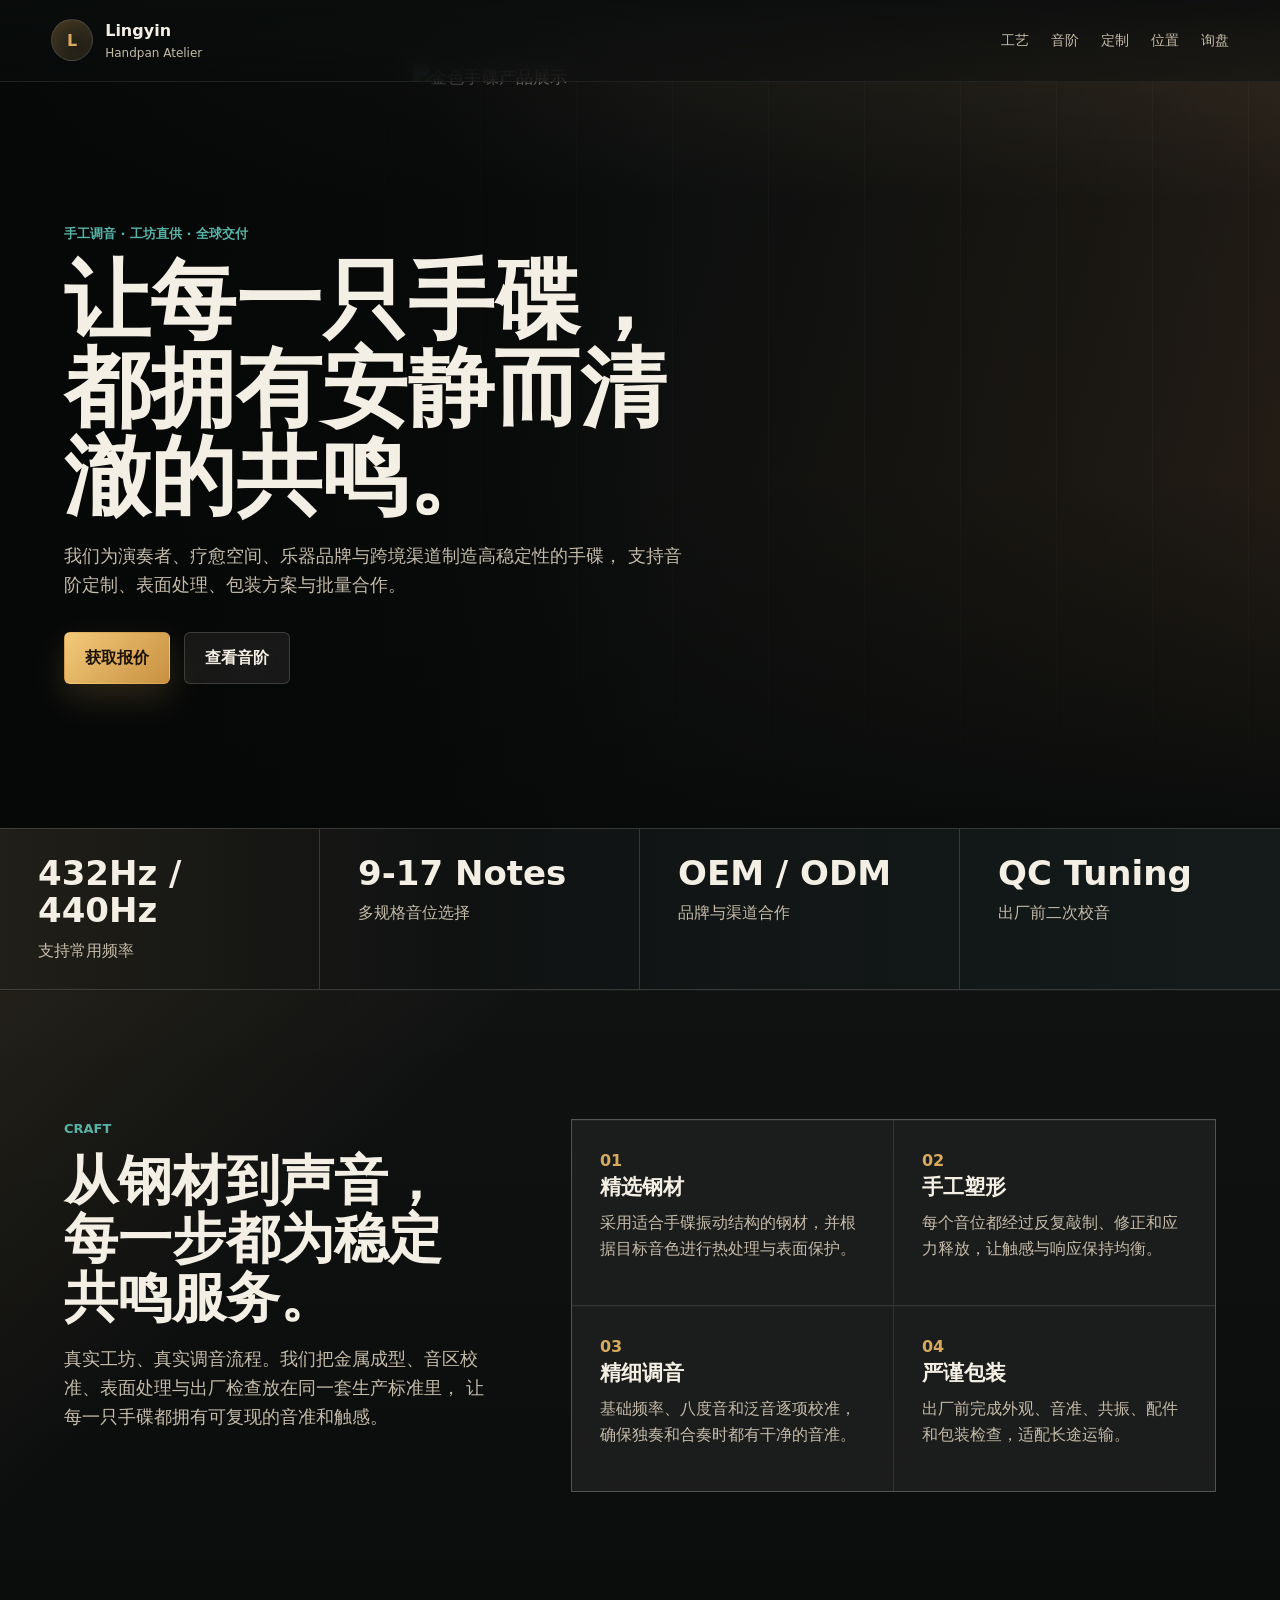
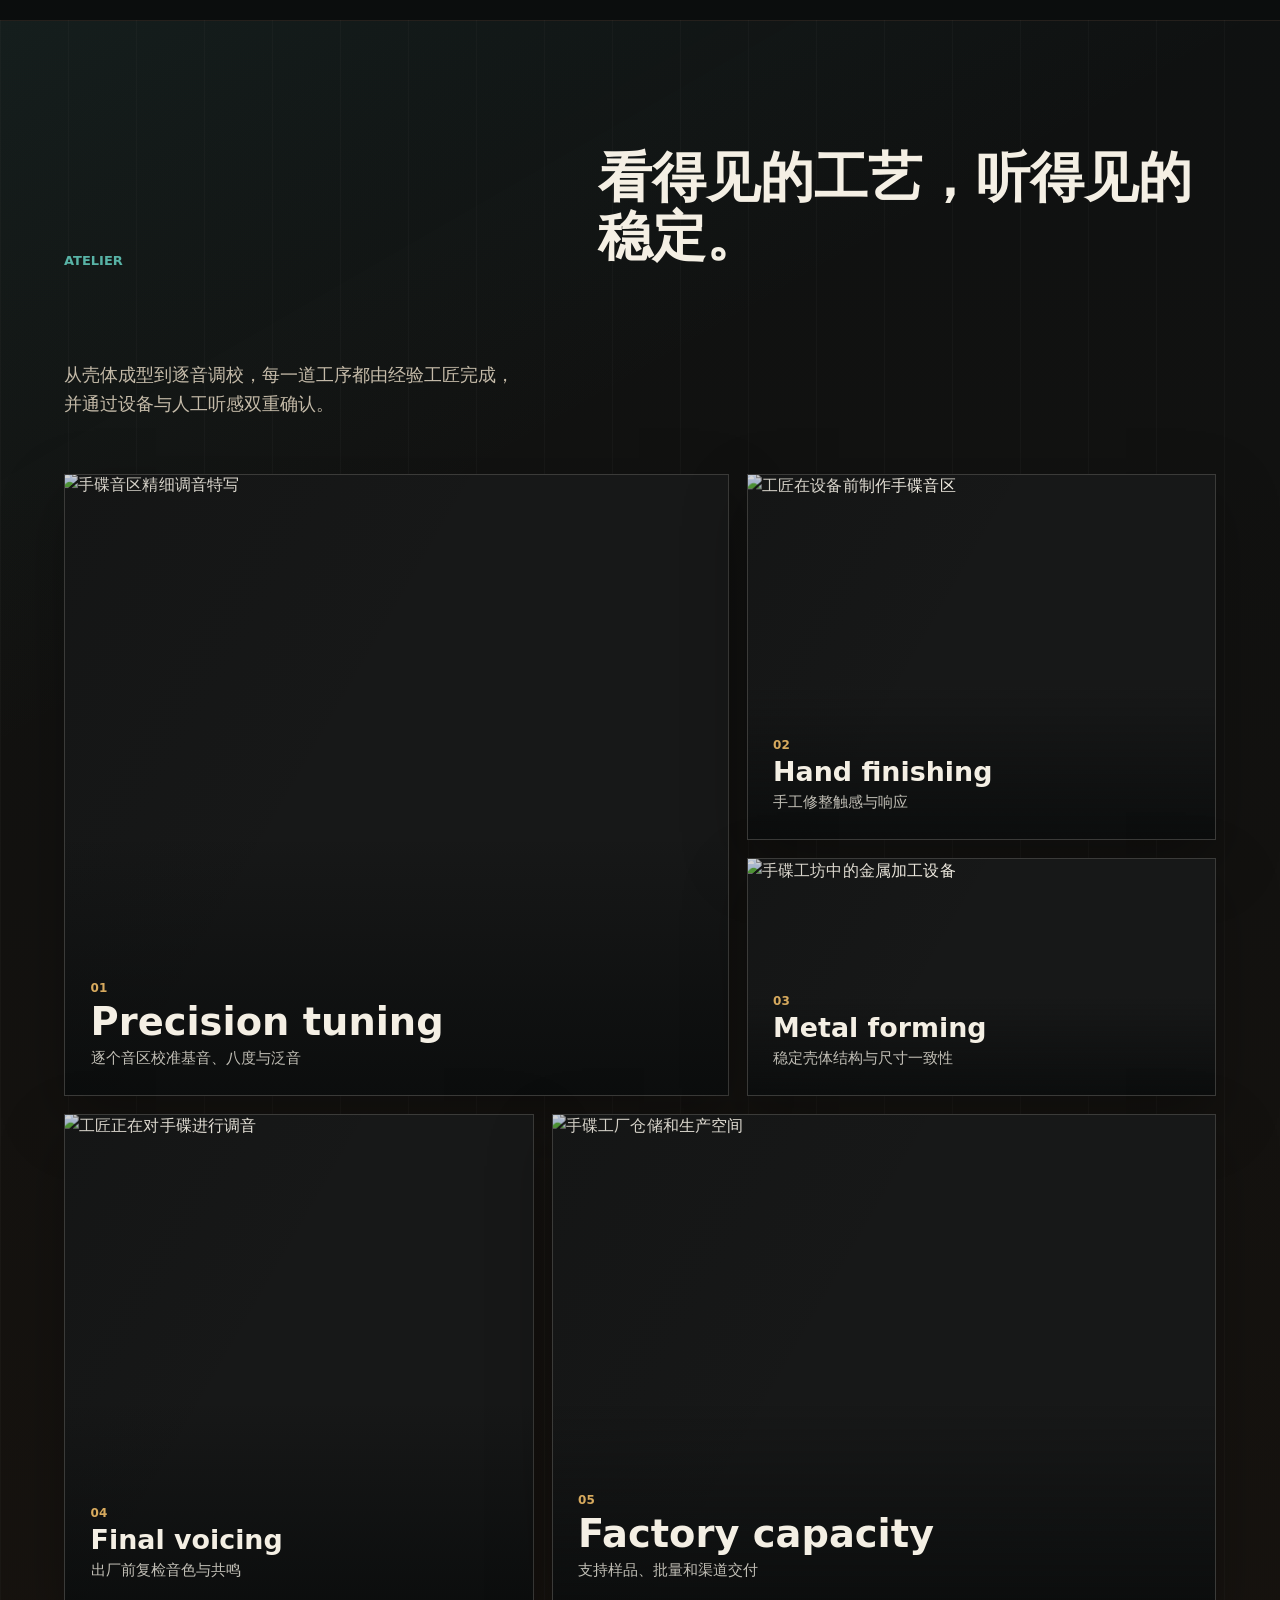
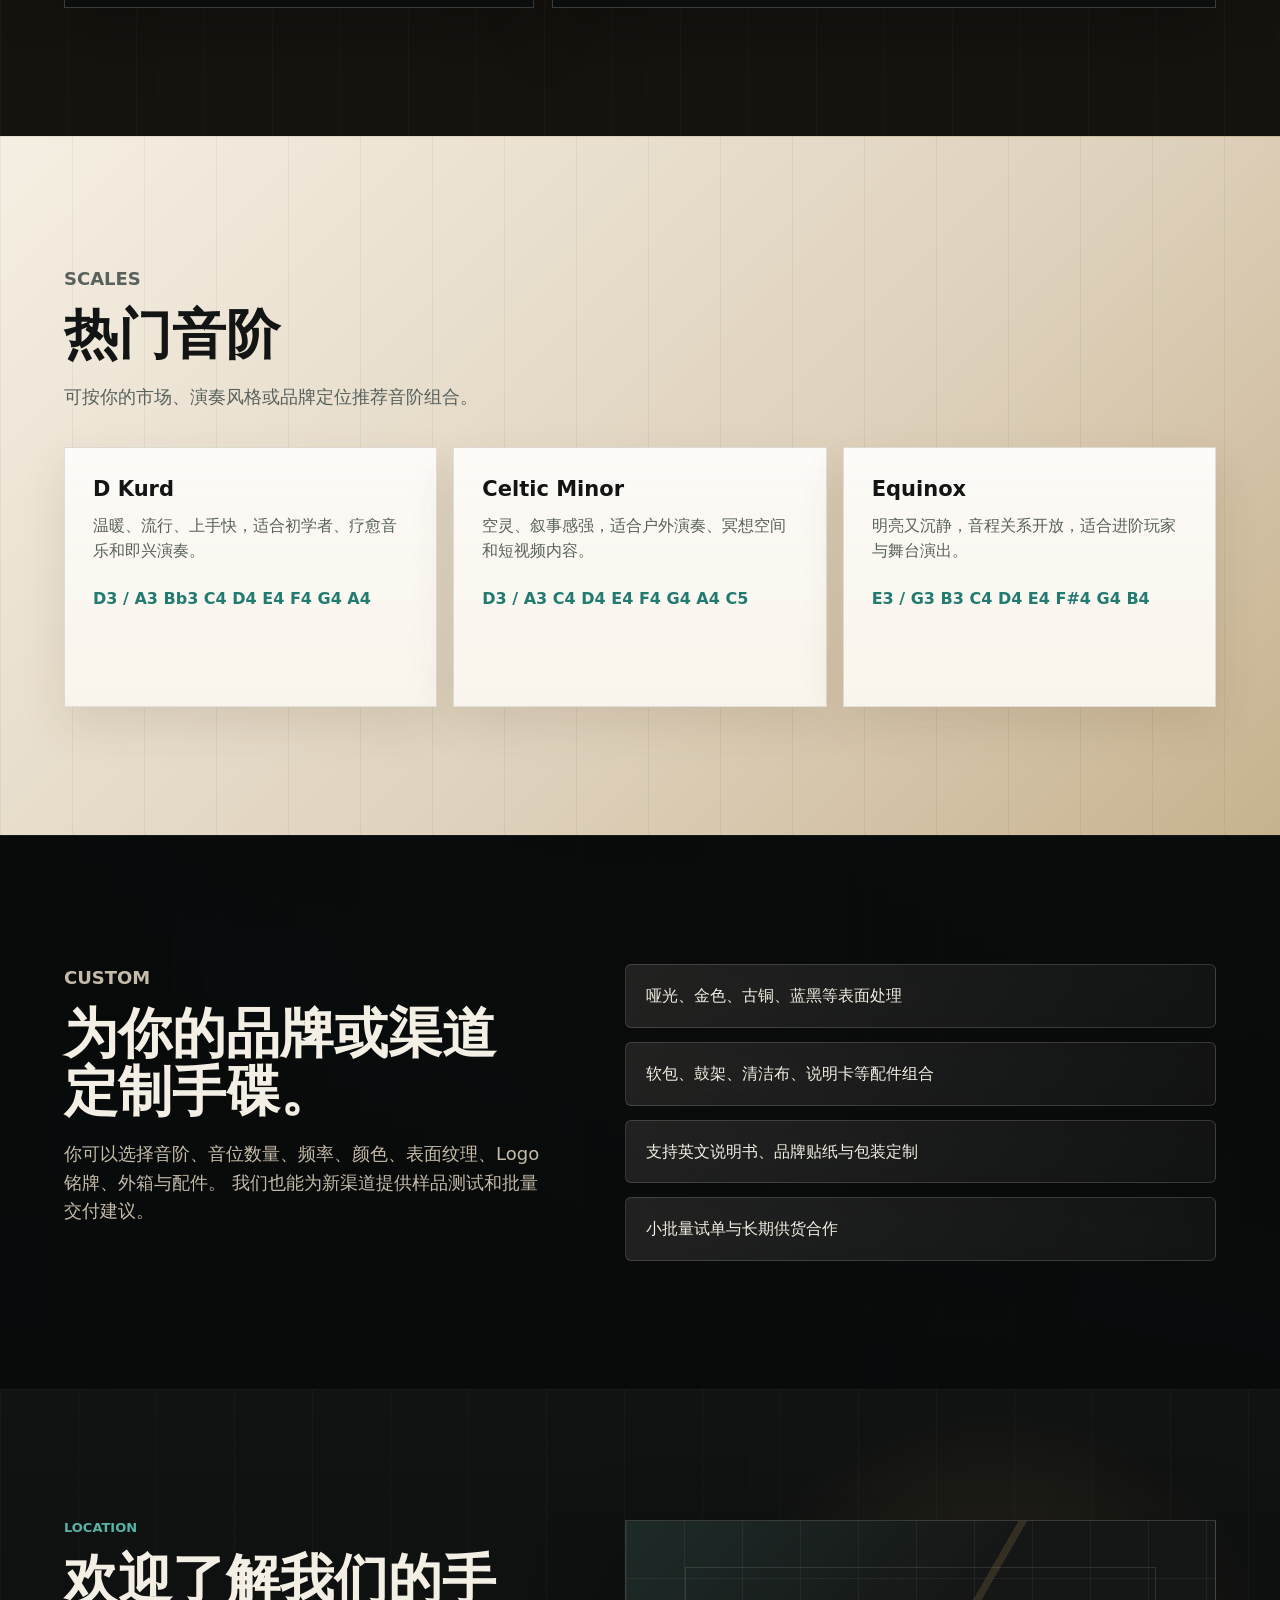
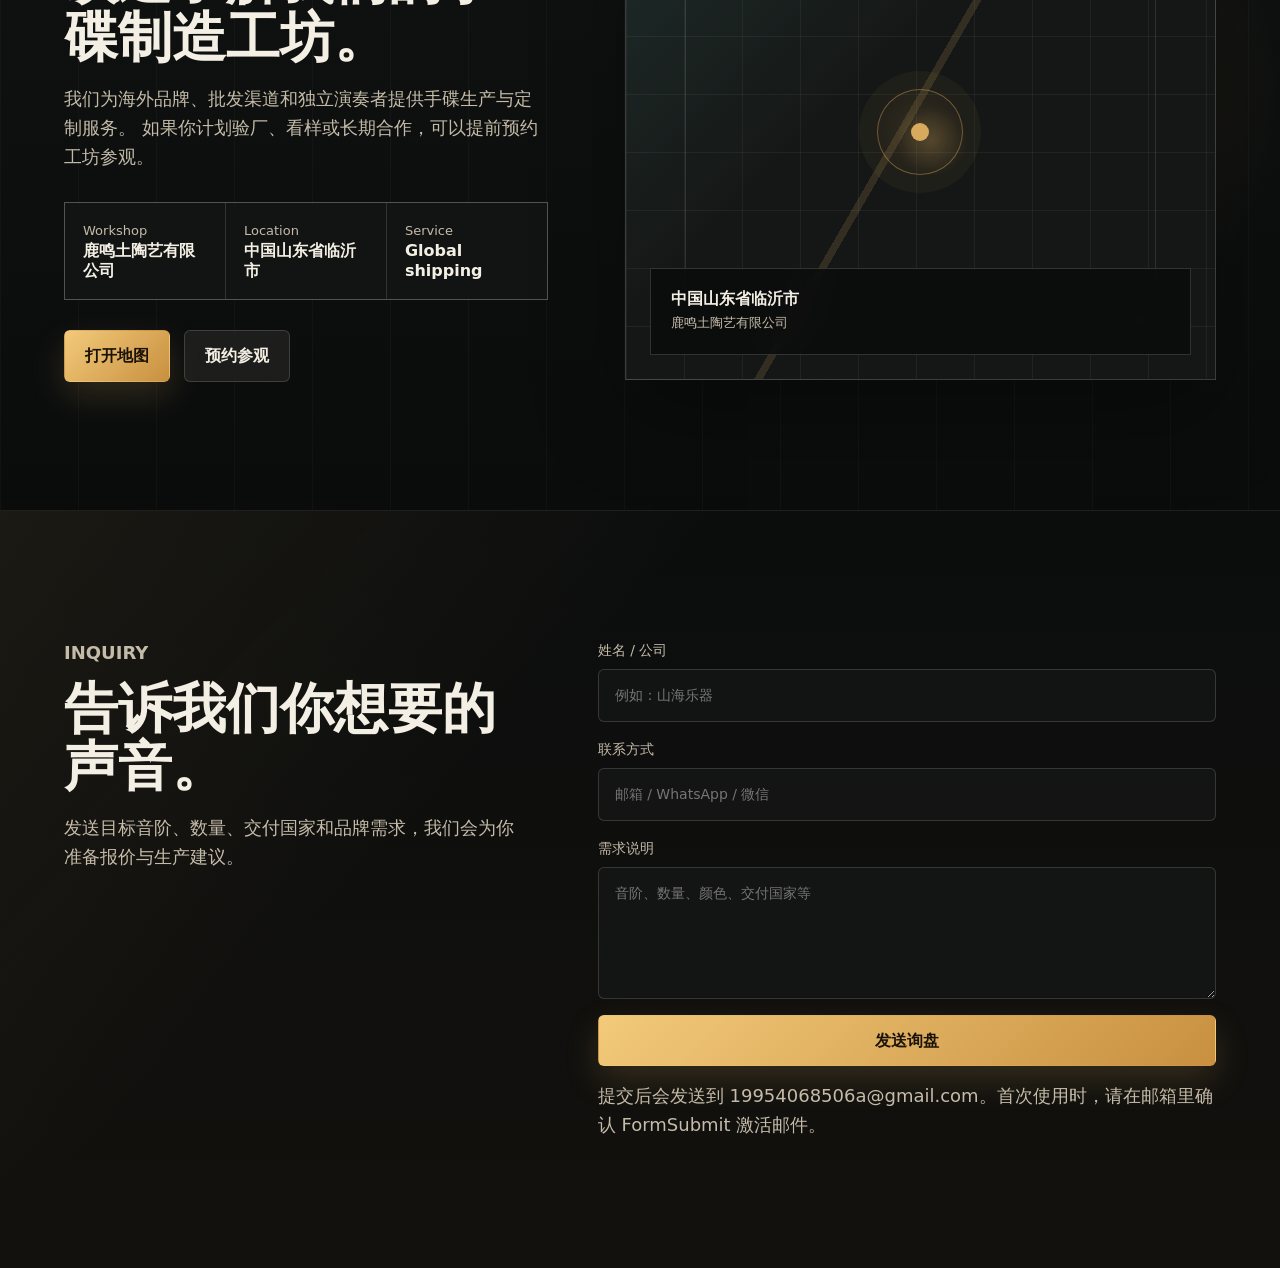
==== index.html @ 6cb2b8e4 "Deploy handpan website to GitHub Pages" ====
﻿<!doctype html>
<html lang="zh-CN">
  <head>
    <meta charset="utf-8" />
    <meta name="viewport" content="width=device-width, initial-scale=1" />
    <title>Lingyin Handpan | 手碟制造工坊</title>
    <meta
      name="description"
      content="Lingyin Handpan 是一家专注手工调音、定制音阶与出口交付的手碟制造工坊。"
    />
    <link rel="stylesheet" href="./styles.css" />
  </head>
  <body>
    <header class="site-header">
      <a class="brand" href="#top" aria-label="Lingyin Handpan 首页">
        <span class="brand-mark">L</span>
        <span>
          <strong>Lingyin</strong>
          <small>Handpan Atelier</small>
        </span>
      </a>
      <nav class="nav" aria-label="主导航">
        <a href="#craft">工艺</a>
        <a href="#scales">音阶</a>
        <a href="#custom">定制</a>
        <a href="#location">位置</a>
        <a href="#contact">询盘</a>
      </nav>
    </header>

    <main id="top">
      <section class="hero" aria-label="手碟品牌首页">
        <img class="hero-product" src="./assets/hero-gold-handpan-cutout-clean.png" alt="金色手碟产品展示" />
        <div class="hero-shade"></div>
        <div class="hero-copy">
          <p class="eyebrow">手工调音 · 工坊直供 · 全球交付</p>
          <h1>让每一只手碟，都拥有安静而清澈的共鸣。</h1>
          <p>
            我们为演奏者、疗愈空间、乐器品牌与跨境渠道制造高稳定性的手碟，
            支持音阶定制、表面处理、包装方案与批量合作。
          </p>
          <div class="hero-actions">
            <a class="button primary" href="#contact">获取报价</a>
            <a class="button secondary" href="#scales">查看音阶</a>
          </div>
        </div>
      </section>

      <section class="stats" aria-label="生产能力">
        <div>
          <strong>432Hz / 440Hz</strong>
          <span>支持常用频率</span>
        </div>
        <div>
          <strong>9-17 Notes</strong>
          <span>多规格音位选择</span>
        </div>
        <div>
          <strong>OEM / ODM</strong>
          <span>品牌与渠道合作</span>
        </div>
        <div>
          <strong>QC Tuning</strong>
          <span>出厂前二次校音</span>
        </div>
      </section>

      <section class="section split" id="craft">
        <div>
          <p class="eyebrow">Craft</p>
          <h2>从钢材到声音，每一步都为稳定共鸣服务。</h2>
          <p class="section-note">
            真实工坊、真实调音流程。我们把金属成型、音区校准、表面处理与出厂检查放在同一套生产标准里，
            让每一只手碟都拥有可复现的音准和触感。
          </p>
        </div>
        <div class="feature-grid">
          <article>
            <span>01</span>
            <h3>精选钢材</h3>
            <p>采用适合手碟振动结构的钢材，并根据目标音色进行热处理与表面保护。</p>
          </article>
          <article>
            <span>02</span>
            <h3>手工塑形</h3>
            <p>每个音位都经过反复敲制、修正和应力释放，让触感与响应保持均衡。</p>
          </article>
          <article>
            <span>03</span>
            <h3>精细调音</h3>
            <p>基础频率、八度音和泛音逐项校准，确保独奏和合奏时都有干净的音准。</p>
          </article>
          <article>
            <span>04</span>
            <h3>严谨包装</h3>
            <p>出厂前完成外观、音准、共振、配件和包装检查，适配长途运输。</p>
          </article>
        </div>
      </section>

      <section class="atelier-gallery" aria-label="手碟工坊实拍">
        <div class="gallery-intro">
          <p class="eyebrow">Atelier</p>
          <h2>看得见的工艺，听得见的稳定。</h2>
          <p>
            从壳体成型到逐音调校，每一道工序都由经验工匠完成，并通过设备与人工听感双重确认。
          </p>
        </div>
        <div class="gallery-grid refined">
          <figure class="gallery-card hero-shot">
            <img src="./assets/craft-tuning-close.jpg" alt="手碟音区精细调音特写" />
            <figcaption>
              <span>01</span>
              <strong>Precision tuning</strong>
              <em>逐个音区校准基音、八度与泛音</em>
            </figcaption>
          </figure>
          <figure class="gallery-card detail-shot">
            <img src="./assets/craft-maker.jpg" alt="工匠在设备前制作手碟音区" />
            <figcaption>
              <span>02</span>
              <strong>Hand finishing</strong>
              <em>手工修整触感与响应</em>
            </figcaption>
          </figure>
          <figure class="gallery-card detail-shot">
            <img src="./assets/craft-machine.jpg" alt="手碟工坊中的金属加工设备" />
            <figcaption>
              <span>03</span>
              <strong>Metal forming</strong>
              <em>稳定壳体结构与尺寸一致性</em>
            </figcaption>
          </figure>
          <figure class="gallery-card process-shot">
            <img src="./assets/craft-tuning-worker.jpg" alt="工匠正在对手碟进行调音" />
            <figcaption>
              <span>04</span>
              <strong>Final voicing</strong>
              <em>出厂前复检音色与共鸣</em>
            </figcaption>
          </figure>
          <figure class="gallery-card capacity-shot">
            <img src="./assets/craft-workshop-wide.jpg" alt="手碟工厂仓储和生产空间" />
            <figcaption>
              <span>05</span>
              <strong>Factory capacity</strong>
              <em>支持样品、批量和渠道交付</em>
            </figcaption>
          </figure>
        </div>
      </section>

      <section class="section tonal" id="scales">
        <div class="section-head">
          <p class="eyebrow">Scales</p>
          <h2>热门音阶</h2>
          <p>可按你的市场、演奏风格或品牌定位推荐音阶组合。</p>
        </div>
        <div class="scale-list">
          <article>
            <h3>D Kurd</h3>
            <p>温暖、流行、上手快，适合初学者、疗愈音乐和即兴演奏。</p>
            <span>D3 / A3 Bb3 C4 D4 E4 F4 G4 A4</span>
          </article>
          <article>
            <h3>Celtic Minor</h3>
            <p>空灵、叙事感强，适合户外演奏、冥想空间和短视频内容。</p>
            <span>D3 / A3 C4 D4 E4 F4 G4 A4 C5</span>
          </article>
          <article>
            <h3>Equinox</h3>
            <p>明亮又沉静，音程关系开放，适合进阶玩家与舞台演出。</p>
            <span>E3 / G3 B3 C4 D4 E4 F#4 G4 B4</span>
          </article>
        </div>
      </section>

      <section class="section product-band" id="custom">
        <div>
          <p class="eyebrow">Custom</p>
          <h2>为你的品牌或渠道定制手碟。</h2>
          <p>
            你可以选择音阶、音位数量、频率、颜色、表面纹理、Logo 铭牌、外箱与配件。
            我们也能为新渠道提供样品测试和批量交付建议。
          </p>
        </div>
        <ul class="check-list">
          <li>哑光、金色、古铜、蓝黑等表面处理</li>
          <li>软包、鼓架、清洁布、说明卡等配件组合</li>
          <li>支持英文说明书、品牌贴纸与包装定制</li>
          <li>小批量试单与长期供货合作</li>
        </ul>
      </section>

      <section class="section location-section" id="location">
        <div class="location-copy">
          <p class="eyebrow">Location</p>
          <h2>欢迎了解我们的手碟制造工坊。</h2>
          <p>
            我们为海外品牌、批发渠道和独立演奏者提供手碟生产与定制服务。
            如果你计划验厂、看样或长期合作，可以提前预约工坊参观。
          </p>
          <div class="location-meta">
            <div>
              <span>Workshop</span>
              <strong>鹿鸣土陶艺有限公司</strong>
            </div>
            <div>
              <span>Location</span>
              <strong>中国山东省临沂市</strong>
            </div>
            <div>
              <span>Service</span>
              <strong>Global shipping</strong>
            </div>
          </div>
          <div class="location-actions">
            <a class="button primary" href="https://www.google.com/maps/search/?api=1&query=%E4%B8%AD%E5%9B%BD%E5%B1%B1%E4%B8%9C%E7%9C%81%E4%B8%B4%E6%B2%82%E5%B8%82%E9%B9%BF%E9%B8%A3%E5%9C%9F%E9%99%B6%E8%89%BA%E6%9C%89%E9%99%90%E5%85%AC%E5%8F%B8" target="_blank" rel="noreferrer">打开地图</a>
            <a class="button secondary" href="#contact">预约参观</a>
          </div>
        </div>
        <div class="map-card" aria-label="工坊位置地图展示">
          <div class="map-grid"></div>
          <div class="map-pin">
            <span></span>
          </div>
          <div class="map-label">
            <strong>中国山东省临沂市</strong>
            <span>鹿鸣土陶艺有限公司</span>
          </div>
        </div>
      </section>

      <section class="section contact" id="contact">
        <div>
          <p class="eyebrow">Inquiry</p>
          <h2>告诉我们你想要的声音。</h2>
          <p>
            发送目标音阶、数量、交付国家和品牌需求，我们会为你准备报价与生产建议。
          </p>
        </div>
        <form name="inquiry" method="POST" action="https://formsubmit.co/19954068506a@gmail.com">
          <input type="hidden" name="_subject" value="Handpan website inquiry" />
          <input type="hidden" name="_template" value="table" />
          <input type="hidden" name="_captcha" value="false" />
          <input type="hidden" name="_next" value="https://ming172865.github.io/handpanfactorydirect/success.html" />
          <input type="hidden" name="source" value="handpanfactorydirect.com" />
          <label>
            姓名 / 公司
            <input type="text" name="name" placeholder="例如：山海乐器" required />
          </label>
          <label>
            联系方式
            <input type="text" name="contact" placeholder="邮箱 / WhatsApp / 微信" required />
          </label>
          <label>
            需求说明
            <textarea name="message" placeholder="音阶、数量、颜色、交付国家等" required></textarea>
          </label>
          <button type="submit">发送询盘</button>
          <p class="form-status" aria-live="polite">提交后会发送到 19954068506a@gmail.com。首次使用时，请在邮箱里确认 FormSubmit 激活邮件。</p>
        </form>
      </section>
    </main>
  </body>
</html>
---- styles.css ----
:root {
  color-scheme: dark;
  --ink: #f4efe4;
  --muted: #c5bba9;
  --panel: rgba(23, 24, 24, 0.84);
  --line: rgba(244, 239, 228, 0.16);
  --gold: #d7aa5e;
  --teal: #58b3a6;
  --deep: #0b0d0d;
  --bronze: #7a5632;
  --smoke: #111514;
}

* {
  box-sizing: border-box;
}

html {
  scroll-behavior: smooth;
}

body {
  margin: 0;
  background:
    linear-gradient(90deg, rgba(255, 255, 255, 0.025) 1px, transparent 1px) 0 0 / 72px 72px,
    linear-gradient(180deg, #090b0b 0%, #141716 34%, #090b0b 100%);
  color: var(--ink);
  font-family:
    Inter, "PingFang SC", "Microsoft YaHei", system-ui, -apple-system, sans-serif;
  line-height: 1.6;
}

body::before {
  content: "";
  position: fixed;
  z-index: -1;
  inset: 0;
  pointer-events: none;
  background:
    linear-gradient(125deg, rgba(215, 170, 94, 0.11), transparent 32%, rgba(88, 179, 166, 0.07) 62%, transparent 100%),
    repeating-linear-gradient(100deg, rgba(244, 239, 228, 0.035) 0 1px, transparent 1px 13px);
  opacity: 0.58;
}

a {
  color: inherit;
  text-decoration: none;
}

.site-header {
  position: fixed;
  z-index: 10;
  top: 0;
  left: 0;
  right: 0;
  display: flex;
  align-items: center;
  justify-content: space-between;
  gap: 24px;
  padding: 18px clamp(18px, 4vw, 56px);
  border-bottom: 1px solid rgba(244, 239, 228, 0.09);
  background: linear-gradient(rgba(11, 13, 13, 0.9), rgba(11, 13, 13, 0.46));
  backdrop-filter: blur(14px);
}

.brand {
  display: flex;
  align-items: center;
  gap: 12px;
  min-width: 188px;
}

.brand-mark {
  display: grid;
  width: 42px;
  height: 42px;
  place-items: center;
  border: 1px solid var(--line);
  border-radius: 50%;
  background:
    linear-gradient(145deg, rgba(215, 170, 94, 0.24), rgba(244, 239, 228, 0.04));
  color: var(--gold);
  font-weight: 800;
  box-shadow: inset 0 0 22px rgba(215, 170, 94, 0.12);
}

.brand strong,
.brand small {
  display: block;
}

.brand small {
  color: var(--muted);
  font-size: 12px;
}

.nav {
  display: flex;
  flex-wrap: wrap;
  justify-content: flex-end;
  gap: 8px 22px;
  color: var(--muted);
  font-size: 14px;
}

.nav a:hover {
  color: var(--ink);
}

.hero {
  position: relative;
  min-height: 92svh;
  display: grid;
  align-items: center;
  overflow: hidden;
  background:
    linear-gradient(90deg, rgba(244, 239, 228, 0.035) 1px, transparent 1px) 0 0 / 96px 96px,
    linear-gradient(180deg, rgba(255, 255, 255, 0.035), transparent 25%),
    linear-gradient(110deg, #080a0a 0%, #111313 45%, #2c2318 100%);
}

.hero img {
  position: absolute;
  inset: 0;
  width: 100%;
  height: 100%;
}

.hero-product {
  object-fit: contain;
  object-position: 88% 60%;
  padding: clamp(54px, 7vw, 96px) clamp(0px, 2vw, 28px) clamp(22px, 4vw, 52px) clamp(220px, 35vw, 480px);
  transform: scale(1.07);
  transform-origin: 74% 56%;
  mix-blend-mode: normal;
  opacity: 1;
  filter: drop-shadow(0 46px 72px rgba(0, 0, 0, 0.66)) brightness(1.03) saturate(1.12) contrast(1.05);
}

.hero-shade {
  position: absolute;
  inset: 0;
  background:
    linear-gradient(90deg, rgba(6, 8, 8, 0.98), rgba(6, 8, 8, 0.8) 34%, rgba(6, 8, 8, 0.42) 52%, rgba(6, 8, 8, 0.18) 100%),
    linear-gradient(0deg, var(--deep), transparent 42%),
    linear-gradient(180deg, rgba(215, 170, 94, 0.1), transparent 24%);
}

.hero-copy {
  position: relative;
  z-index: 1;
  width: min(760px, calc(100% - 36px));
  margin-left: clamp(18px, 5vw, 72px);
  padding-top: 80px;
}

.eyebrow {
  margin: 0 0 12px;
  color: var(--teal);
  font-size: 13px;
  font-weight: 700;
  letter-spacing: 0;
  text-transform: uppercase;
}

h1,
h2,
h3,
p {
  margin-top: 0;
}

h1 {
  max-width: 680px;
  margin-bottom: 22px;
  font-size: clamp(42px, 8vw, 86px);
  line-height: 1.02;
  letter-spacing: 0;
}

h2 {
  margin-bottom: 18px;
  font-size: clamp(30px, 5vw, 54px);
  line-height: 1.08;
  letter-spacing: 0;
}

h3 {
  margin-bottom: 10px;
  font-size: 21px;
  line-height: 1.25;
}

.hero-copy p:not(.eyebrow),
.section-head p,
.section-note,
.product-band p,
.contact p {
  max-width: 620px;
  color: var(--muted);
  font-size: 18px;
}

.hero-actions {
  display: flex;
  flex-wrap: wrap;
  gap: 14px;
  margin-top: 32px;
}

.button,
button {
  min-height: 48px;
  border: 1px solid var(--line);
  border-radius: 6px;
  padding: 12px 20px;
  font: inherit;
  font-weight: 700;
  cursor: pointer;
}

.button.primary,
button {
  background: linear-gradient(135deg, #f2ca7a, #c89040);
  color: #1b1308;
  border-color: transparent;
  box-shadow: 0 14px 34px rgba(215, 170, 94, 0.18);
}

.button.secondary {
  background: rgba(244, 239, 228, 0.07);
  backdrop-filter: blur(10px);
}

.stats {
  display: grid;
  grid-template-columns: repeat(4, 1fr);
  border-top: 1px solid var(--line);
  border-bottom: 1px solid var(--line);
  background:
    linear-gradient(90deg, rgba(215, 170, 94, 0.08), transparent 35%, rgba(88, 179, 166, 0.06)),
    #101212;
}

.stats div {
  min-height: 124px;
  padding: 26px clamp(18px, 3vw, 38px);
  border-right: 1px solid var(--line);
}

.stats div:last-child {
  border-right: 0;
}

.stats strong,
.stats span {
  display: block;
}

.stats strong {
  font-size: clamp(22px, 3vw, 34px);
  line-height: 1.1;
}

.stats span {
  margin-top: 8px;
  color: var(--muted);
}

.section {
  padding: clamp(72px, 10vw, 128px) clamp(18px, 5vw, 72px);
  position: relative;
  border-top: 1px solid rgba(244, 239, 228, 0.06);
}

.split {
  display: grid;
  grid-template-columns: minmax(260px, 0.8fr) minmax(300px, 1.2fr);
  gap: clamp(32px, 6vw, 88px);
  background:
    linear-gradient(135deg, rgba(215, 170, 94, 0.09), transparent 28%),
    linear-gradient(180deg, rgba(255, 255, 255, 0.02), transparent),
    var(--deep);
}

.feature-grid {
  display: grid;
  grid-template-columns: repeat(2, minmax(0, 1fr));
  gap: 1px;
  background: var(--line);
  border: 1px solid var(--line);
}

.feature-grid article,
.scale-list article {
  background: var(--panel);
  padding: 28px;
}

.feature-grid article {
  backdrop-filter: blur(18px);
  box-shadow: inset 0 1px 0 rgba(255, 255, 255, 0.04);
}

.feature-grid span {
  color: var(--gold);
  font-weight: 800;
}

.feature-grid p,
.scale-list p {
  color: var(--muted);
}

.atelier-gallery {
  padding: clamp(72px, 10vw, 128px) clamp(18px, 5vw, 72px);
  border-top: 1px solid rgba(244, 239, 228, 0.06);
  background:
    linear-gradient(90deg, rgba(255, 255, 255, 0.025) 1px, transparent 1px) 0 0 / 68px 68px,
    linear-gradient(150deg, rgba(88, 179, 166, 0.08), transparent 30%),
    linear-gradient(180deg, #0f1111, #17130f 100%);
}

.gallery-intro {
  display: grid;
  grid-template-columns: minmax(260px, 0.85fr) minmax(300px, 1.15fr);
  gap: clamp(24px, 6vw, 90px);
  align-items: end;
  margin-bottom: clamp(30px, 5vw, 56px);
}

.gallery-intro p:not(.eyebrow) {
  max-width: 620px;
  margin-bottom: 0;
  color: var(--muted);
  font-size: 18px;
}

.gallery-grid {
  display: grid;
  grid-template-columns: repeat(12, minmax(0, 1fr));
  grid-auto-rows: 110px;
  gap: 18px;
}

.gallery-card {
  position: relative;
  min-height: 0;
  margin: 0;
  overflow: hidden;
  border: 1px solid var(--line);
  background: #171818;
  box-shadow: 0 22px 60px rgba(0, 0, 0, 0.28);
}

.gallery-card.hero-shot {
  grid-column: 1 / span 7;
  grid-row: 1 / span 5;
}

.gallery-card.detail-shot:nth-of-type(2) {
  grid-column: 8 / span 5;
  grid-row: 1 / span 3;
}

.gallery-card.detail-shot:nth-of-type(3) {
  grid-column: 8 / span 5;
  grid-row: 4 / span 2;
}

.gallery-card.process-shot {
  grid-column: 1 / span 5;
  grid-row: 6 / span 4;
}

.gallery-card.capacity-shot {
  grid-column: 6 / span 7;
  grid-row: 6 / span 4;
}

.gallery-card img {
  width: 100%;
  height: 100%;
  display: block;
  object-fit: cover;
  transform: scale(1.01);
  filter: saturate(0.92) contrast(1.05);
}

.gallery-card.hero-shot img {
  object-position: 50% 50%;
}

.gallery-card.detail-shot:nth-of-type(2) img {
  object-position: 52% 44%;
}

.gallery-card.detail-shot:nth-of-type(3) img {
  object-position: 50% 52%;
}

.gallery-card.process-shot img {
  object-position: 58% 50%;
}

.gallery-card.capacity-shot img {
  object-position: 50% 46%;
}

.gallery-card::after {
  content: "";
  position: absolute;
  inset: 0;
  background:
    linear-gradient(0deg, rgba(8, 10, 10, 0.76), transparent 42%),
    linear-gradient(120deg, rgba(8, 10, 10, 0.18), transparent 45%);
}

.gallery-card figcaption {
  position: absolute;
  z-index: 1;
  left: clamp(18px, 2vw, 28px);
  right: clamp(18px, 2vw, 28px);
  bottom: clamp(18px, 2vw, 28px);
  display: grid;
  gap: 2px;
}

.gallery-card span {
  color: var(--gold);
  font-size: 12px;
  font-weight: 800;
}

.gallery-card strong {
  font-size: clamp(22px, 2.1vw, 32px);
  line-height: 1.15;
}

.gallery-card.hero-shot strong,
.gallery-card.capacity-shot strong {
  font-size: clamp(30px, 3vw, 48px);
}

.gallery-card em {
  color: rgba(244, 239, 228, 0.78);
  font-style: normal;
  font-size: 15px;
}

.tonal {
  background:
    linear-gradient(90deg, rgba(18, 21, 20, 0.05) 1px, transparent 1px) 0 0 / 72px 72px,
    linear-gradient(135deg, #f5efe3, #dfd2bd 58%, #c7b28f);
  color: #121514;
}

.tonal .eyebrow,
.tonal .scale-list span {
  color: #217b71;
}

.tonal .section-head p,
.tonal .scale-list p {
  color: #58615c;
}

.scale-list {
  display: grid;
  grid-template-columns: repeat(3, 1fr);
  gap: 16px;
  margin-top: 36px;
}

.scale-list article {
  min-height: 260px;
  border: 1px solid rgba(18, 21, 20, 0.12);
  background:
    linear-gradient(180deg, rgba(255, 255, 255, 0.68), rgba(255, 255, 255, 0.2)),
    #f8f2e7;
  color: #121514;
  box-shadow: 0 18px 42px rgba(74, 55, 25, 0.12);
}

.scale-list span {
  display: block;
  margin-top: 22px;
  font-weight: 800;
}

.product-band {
  display: grid;
  grid-template-columns: minmax(280px, 0.9fr) minmax(280px, 1.1fr);
  gap: clamp(28px, 6vw, 88px);
  background:
    linear-gradient(90deg, rgba(9, 11, 11, 0.92), rgba(9, 11, 11, 0.76)),
    linear-gradient(0deg, rgba(9, 11, 11, 0.75), rgba(9, 11, 11, 0.35)),
    url("./assets/craft-workshop-wide.jpg") center / cover;
}

.location-section {
  display: grid;
  grid-template-columns: minmax(280px, 0.9fr) minmax(320px, 1.1fr);
  gap: clamp(32px, 6vw, 86px);
  align-items: center;
  overflow: hidden;
  background:
    radial-gradient(circle at 78% 42%, rgba(215, 170, 94, 0.18), transparent 26%),
    linear-gradient(90deg, rgba(244, 239, 228, 0.028) 1px, transparent 1px) 0 0 / 78px 78px,
    linear-gradient(180deg, #111312, #0a0c0c);
}

.location-copy p:not(.eyebrow) {
  max-width: 620px;
  color: var(--muted);
  font-size: 18px;
}

.location-meta {
  display: grid;
  grid-template-columns: repeat(3, minmax(0, 1fr));
  gap: 1px;
  margin: 30px 0;
  border: 1px solid var(--line);
  background: var(--line);
}

.location-meta div {
  padding: 18px;
  background: rgba(15, 17, 17, 0.9);
}

.location-meta span,
.map-label span {
  display: block;
  color: var(--muted);
  font-size: 13px;
}

.location-meta strong,
.map-label strong {
  display: block;
  color: var(--ink);
  line-height: 1.25;
}

.location-actions {
  display: flex;
  flex-wrap: wrap;
  gap: 14px;
}

.map-card {
  position: relative;
  min-height: 460px;
  overflow: hidden;
  border: 1px solid var(--line);
  background:
    radial-gradient(circle at 52% 48%, rgba(215, 170, 94, 0.22), transparent 9%),
    linear-gradient(135deg, rgba(88, 179, 166, 0.13), transparent 38%),
    #151716;
  box-shadow: 0 34px 80px rgba(0, 0, 0, 0.34);
}

.map-card::before {
  content: "";
  position: absolute;
  inset: 10%;
  border: 1px solid rgba(244, 239, 228, 0.12);
}

.map-grid {
  position: absolute;
  inset: 0;
  background:
    linear-gradient(90deg, rgba(244, 239, 228, 0.08) 1px, transparent 1px) 0 0 / 58px 58px,
    linear-gradient(0deg, rgba(244, 239, 228, 0.08) 1px, transparent 1px) 0 0 / 58px 58px,
    linear-gradient(120deg, transparent 0 46%, rgba(215, 170, 94, 0.22) 46% 47%, transparent 47% 100%);
  opacity: 0.72;
}

.map-pin {
  position: absolute;
  left: 50%;
  top: 46%;
  width: 86px;
  height: 86px;
  transform: translate(-50%, -50%);
  border: 1px solid rgba(215, 170, 94, 0.42);
  border-radius: 50%;
  background: rgba(215, 170, 94, 0.08);
  box-shadow: 0 0 0 18px rgba(215, 170, 94, 0.05);
}

.map-pin span {
  position: absolute;
  left: 50%;
  top: 50%;
  width: 18px;
  height: 18px;
  transform: translate(-50%, -50%);
  border-radius: 50%;
  background: var(--gold);
  box-shadow: 0 0 34px rgba(215, 170, 94, 0.72);
}

.map-label {
  position: absolute;
  left: 24px;
  right: 24px;
  bottom: 24px;
  display: grid;
  gap: 4px;
  padding: 20px;
  border: 1px solid var(--line);
  background: rgba(9, 11, 11, 0.78);
  backdrop-filter: blur(14px);
}

.check-list {
  display: grid;
  gap: 14px;
  margin: 0;
  padding: 0;
  list-style: none;
}

.check-list li {
  border: 1px solid var(--line);
  border-radius: 6px;
  padding: 18px 20px;
  background:
    linear-gradient(120deg, rgba(244, 239, 228, 0.1), rgba(244, 239, 228, 0.04));
  backdrop-filter: blur(8px);
}

.contact {
  display: grid;
  grid-template-columns: minmax(280px, 0.85fr) minmax(300px, 1.15fr);
  gap: clamp(30px, 6vw, 90px);
  background:
    linear-gradient(135deg, rgba(215, 170, 94, 0.08), transparent 36%),
    linear-gradient(180deg, #0b0d0d, #13110e);
}

form {
  display: grid;
  gap: 16px;
}

.hidden-field {
  display: none;
}

.form-status {
  min-height: 1.5em;
  margin: 0;
  color: var(--teal);
  font-size: 15px;
}

label {
  display: grid;
  gap: 8px;
  color: var(--muted);
  font-size: 14px;
}

input,
textarea {
  width: 100%;
  border: 1px solid var(--line);
  border-radius: 6px;
  background: rgba(20, 22, 22, 0.86);
  color: var(--ink);
  font: inherit;
  padding: 14px 16px;
  outline: none;
}

textarea {
  min-height: 132px;
  resize: vertical;
}

input:focus,
textarea:focus {
  border-color: var(--teal);
}

@media (max-width: 860px) {
  .site-header {
    position: absolute;
    align-items: flex-start;
  }

  .nav {
    max-width: 190px;
  }

  .hero {
    min-height: 860px;
  }

  .hero {
    background:
      linear-gradient(90deg, rgba(244, 239, 228, 0.035) 1px, transparent 1px) 0 0 / 64px 64px,
      linear-gradient(180deg, #15120f 0%, #29231b 38%, #0b0d0d 76%);
  }

  .hero-product {
    object-position: center center;
    padding: clamp(210px, 28svh, 250px) 24px clamp(380px, 48svh, 430px);
    transform: scale(1.12);
    transform-origin: 50% 43%;
    opacity: 0.95;
    filter: drop-shadow(0 34px 54px rgba(0, 0, 0, 0.58)) brightness(0.98) saturate(1.1) contrast(1.06);
  }

  .hero-copy {
    align-self: end;
    margin: 0 auto;
    padding-bottom: 70px;
  }

  .hero-shade {
    background:
      linear-gradient(0deg, rgba(6, 8, 8, 0.97), rgba(6, 8, 8, 0.72) 42%, rgba(6, 8, 8, 0.14) 72%),
      linear-gradient(0deg, var(--deep), transparent 35%);
  }

  .stats,
  .split,
  .gallery-intro,
  .scale-list,
  .product-band,
  .location-section,
  .contact {
    grid-template-columns: 1fr;
  }

  .location-meta {
    grid-template-columns: 1fr;
  }

  .map-card {
    min-height: 340px;
  }

  .stats div {
    border-right: 0;
    border-bottom: 1px solid var(--line);
  }

  .stats div:last-child {
    border-bottom: 0;
  }

  .feature-grid {
    grid-template-columns: 1fr;
  }

  .gallery-grid {
    display: flex;
    flex-direction: column;
    gap: 18px;
  }

  .gallery-card.large,
  .gallery-card.tall,
  .gallery-card.wide,
  .gallery-card.hero-shot,
  .gallery-card.detail-shot,
  .gallery-card.process-shot,
  .gallery-card.capacity-shot,
  .gallery-card:not(.hero-shot):not(.detail-shot):not(.process-shot):not(.capacity-shot) {
    width: 100%;
    min-height: 320px;
    grid-column: auto;
    grid-row: auto;
  }

  .gallery-card.hero-shot strong,
  .gallery-card.capacity-shot strong {
    font-size: 28px;
  }
}

@media (max-width: 560px) {
  .site-header {
    display: grid;
  }

  .nav {
    justify-content: flex-start;
    max-width: none;
  }

  h1 {
    font-size: 40px;
  }

  h2 {
    font-size: 30px;
  }

  .hero-copy p:not(.eyebrow),
  .section-head p,
  .product-band p,
  .contact p {
    font-size: 16px;
  }

  .hero-product {
    padding: 168px 22px 438px;
    transform: scale(1.08);
  }
}
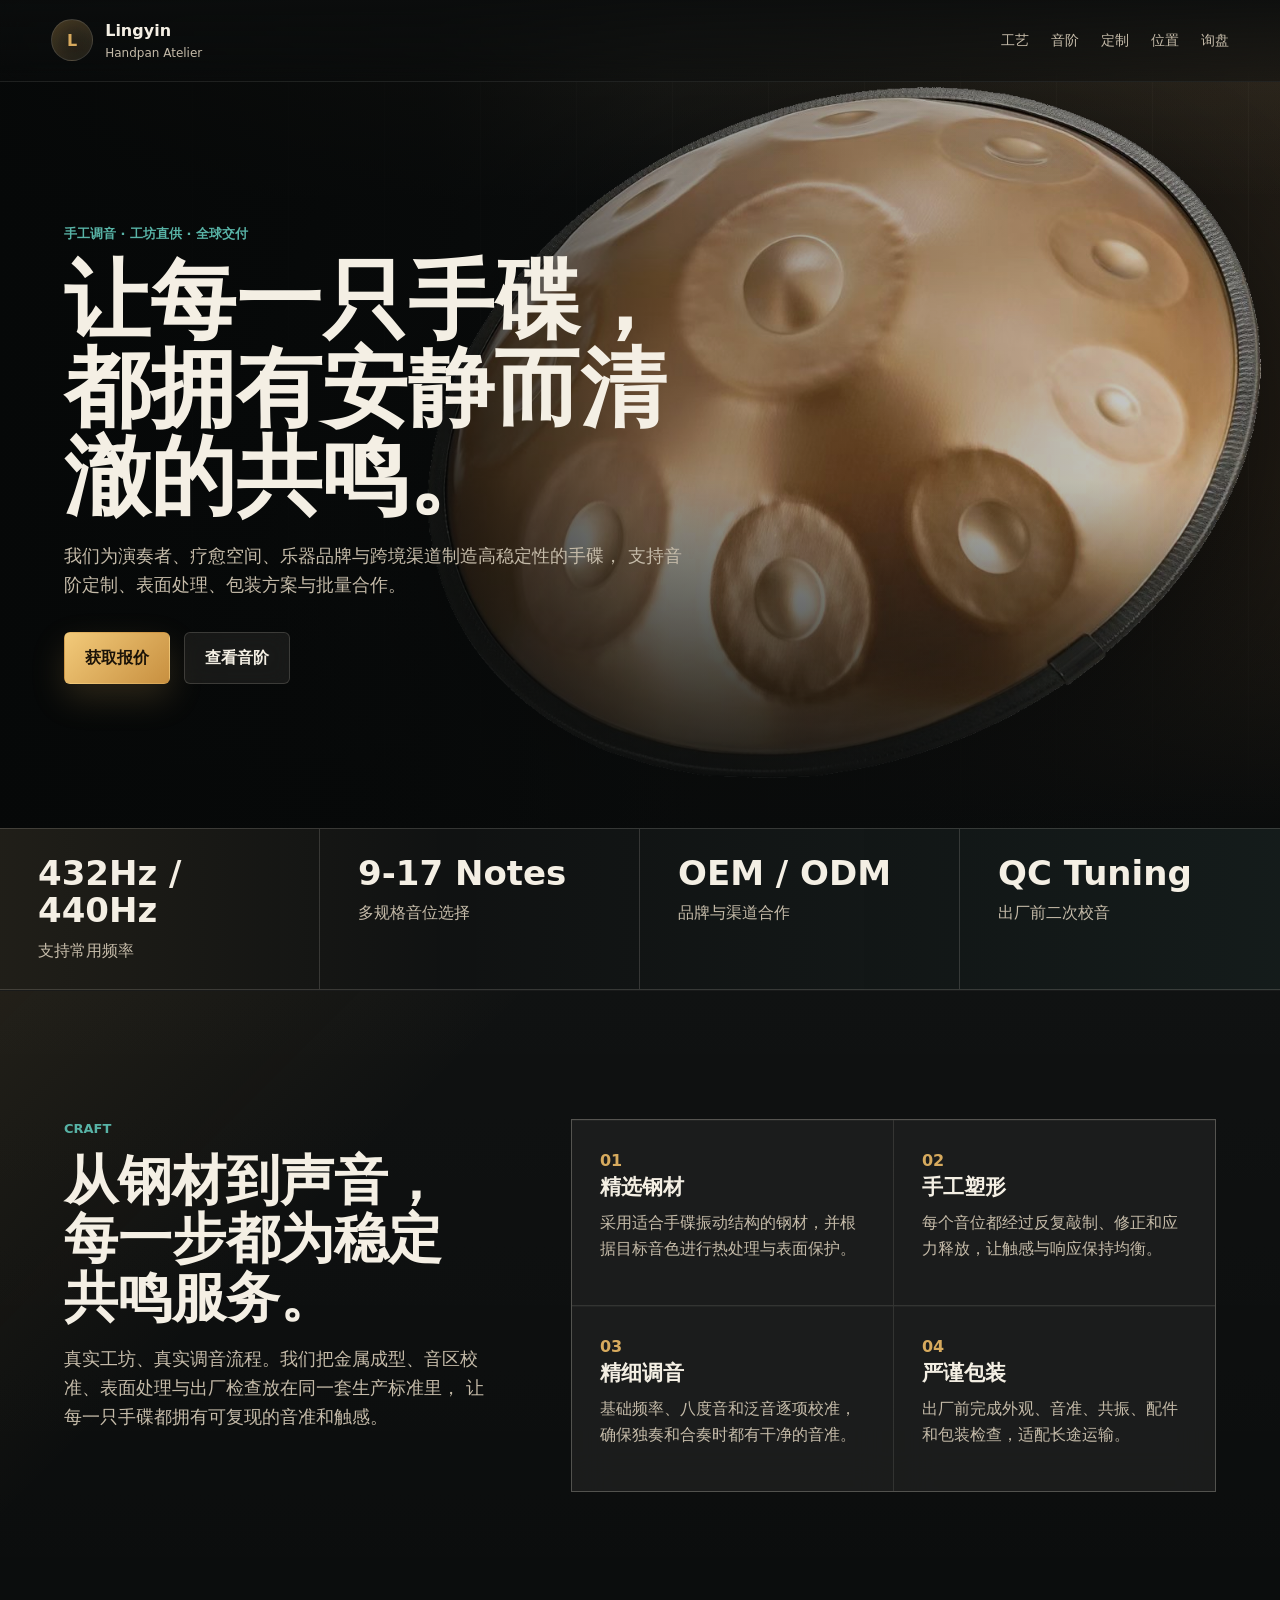
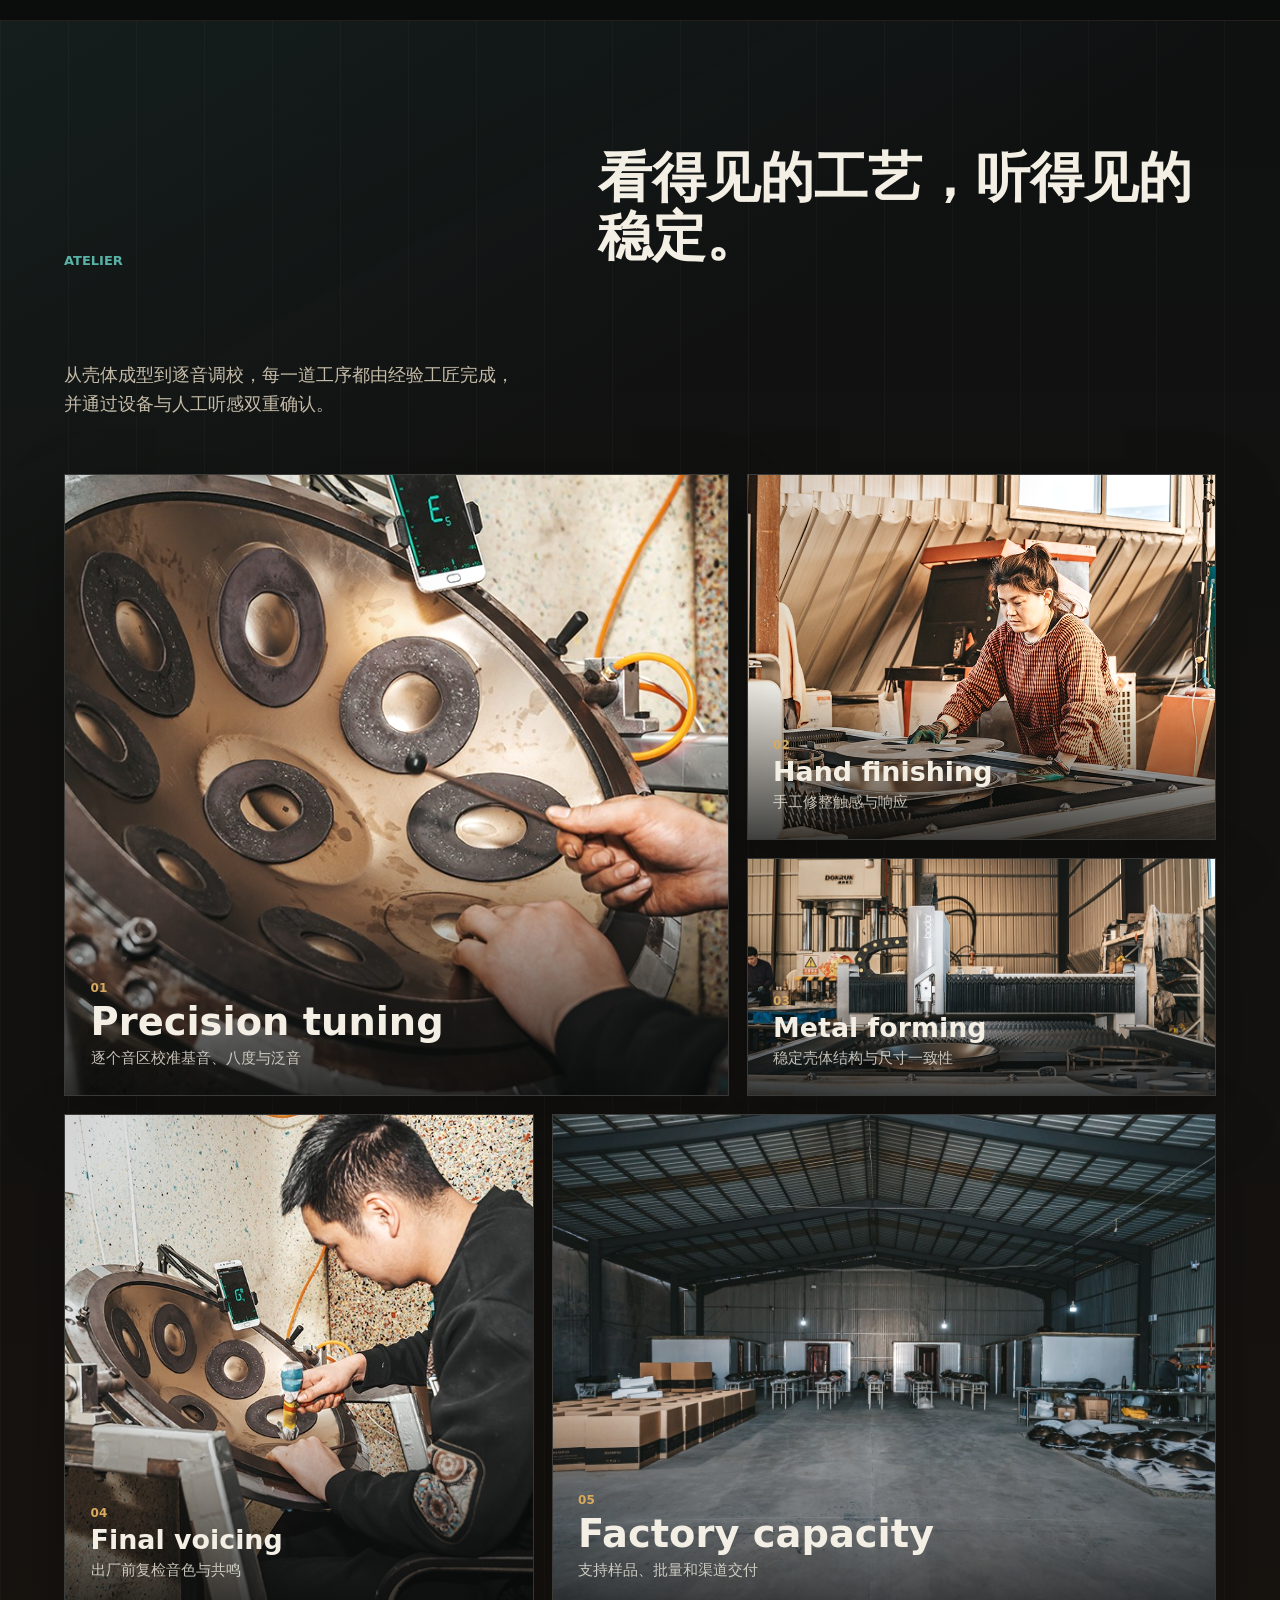
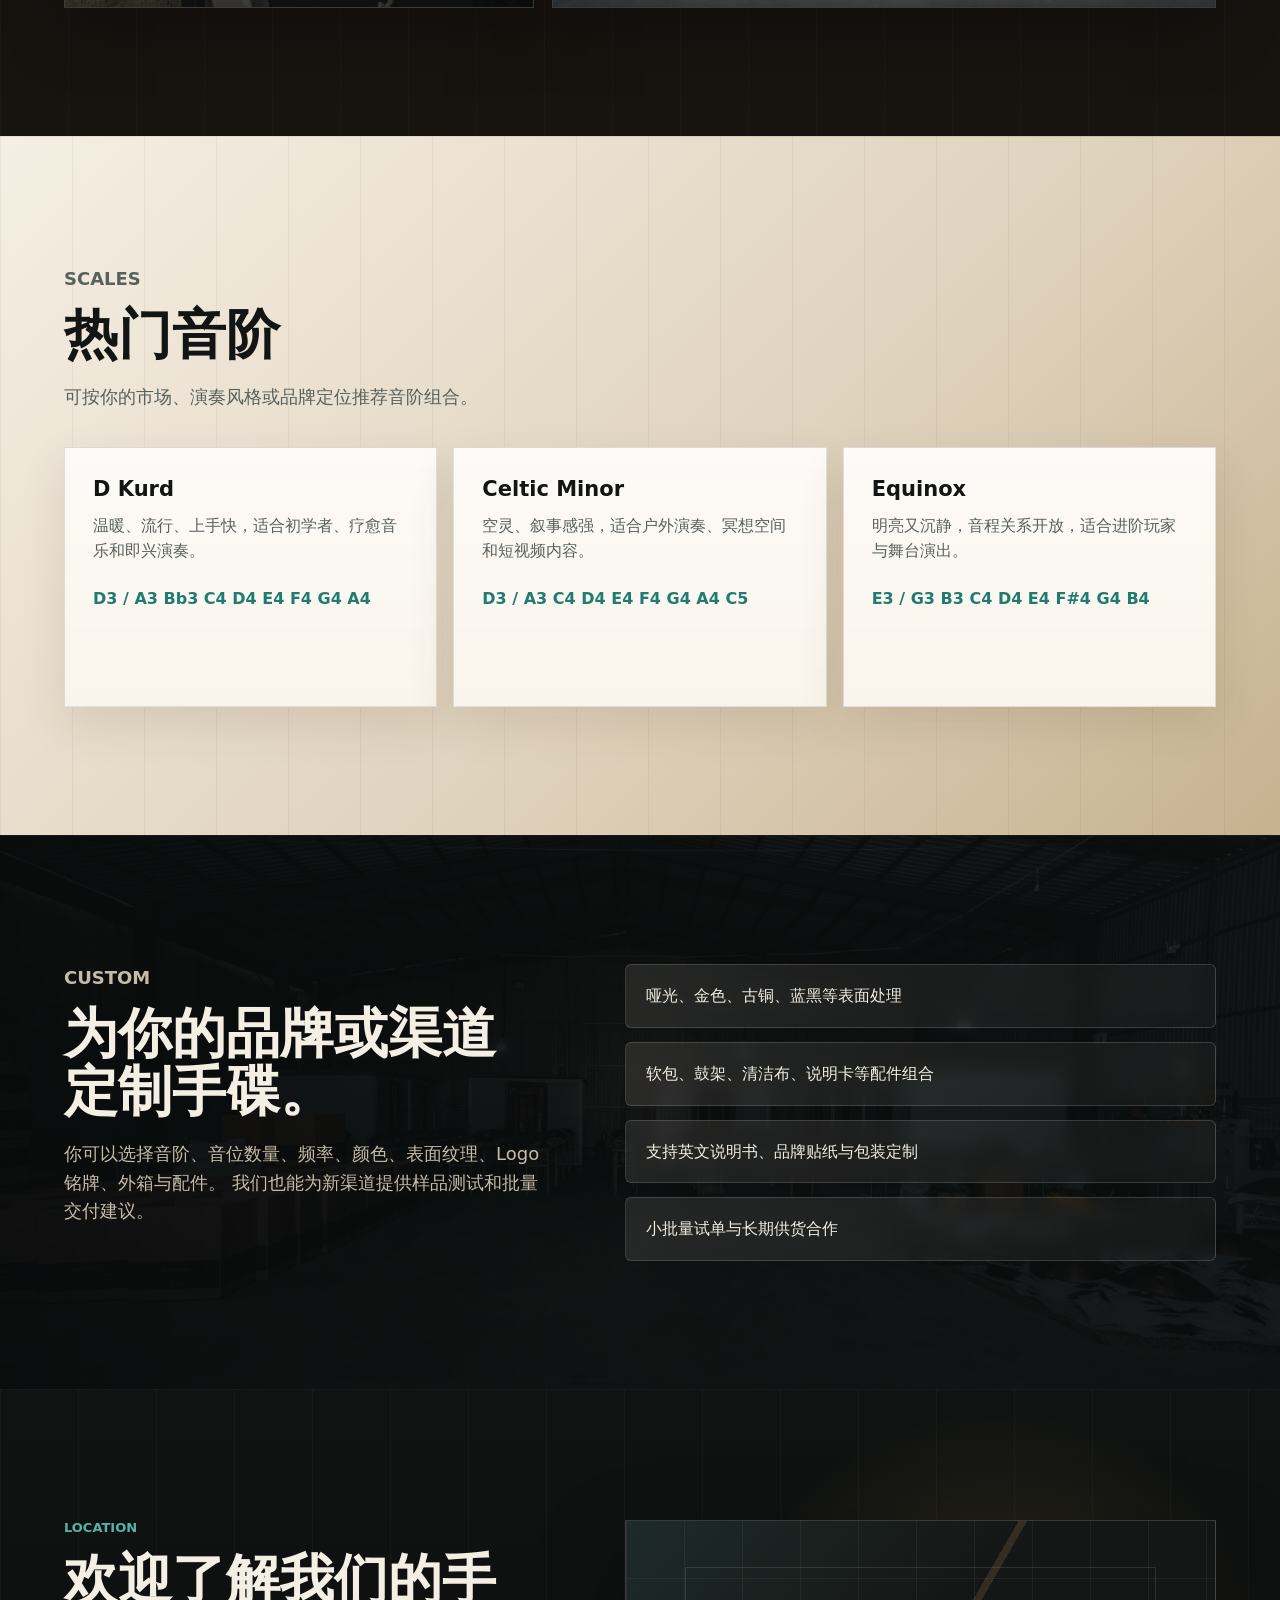
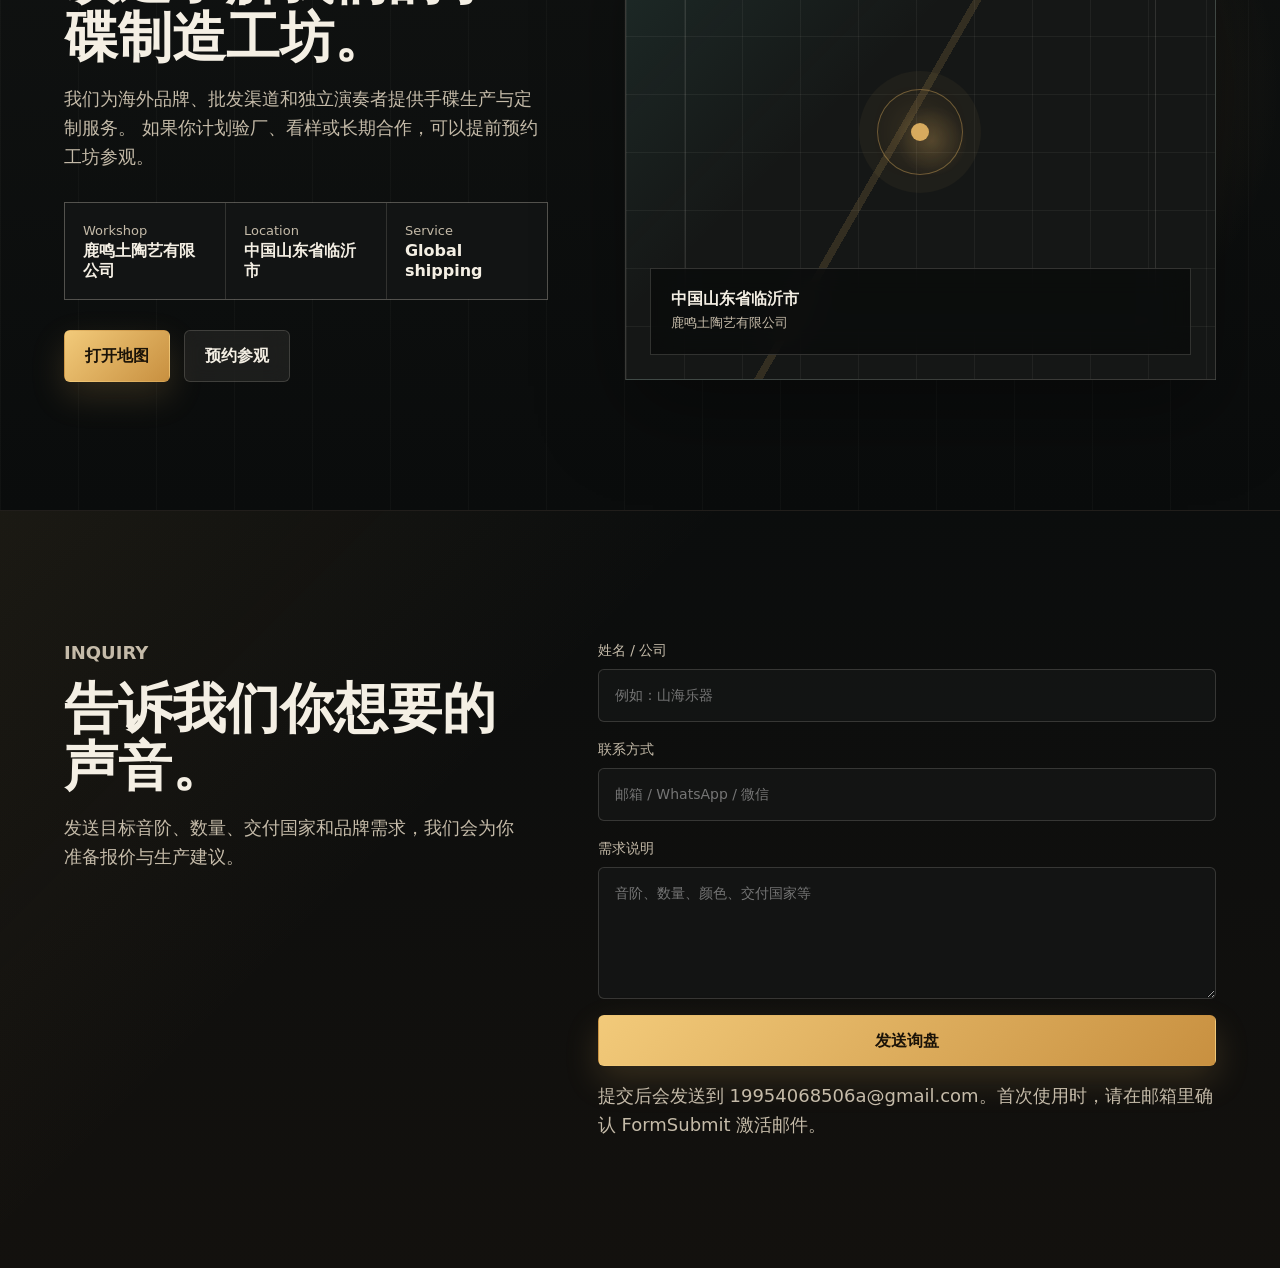
==== commit b4a41cc2: "Configure custom domain for GitHub Pages" ====
--- a/index.html
+++ b/index.html
@@ -243,7 +243,7 @@
           <input type="hidden" name="_subject" value="Handpan website inquiry" />
           <input type="hidden" name="_template" value="table" />
           <input type="hidden" name="_captcha" value="false" />
-          <input type="hidden" name="_next" value="https://ming172865.github.io/handpanfactorydirect/success.html" />
+          <input type="hidden" name="_next" value="https://handpanfactorydirect.com/success.html" />
           <input type="hidden" name="source" value="handpanfactorydirect.com" />
           <label>
             姓名 / 公司
@@ -265,3 +265,4 @@
   </body>
 </html>
 
+
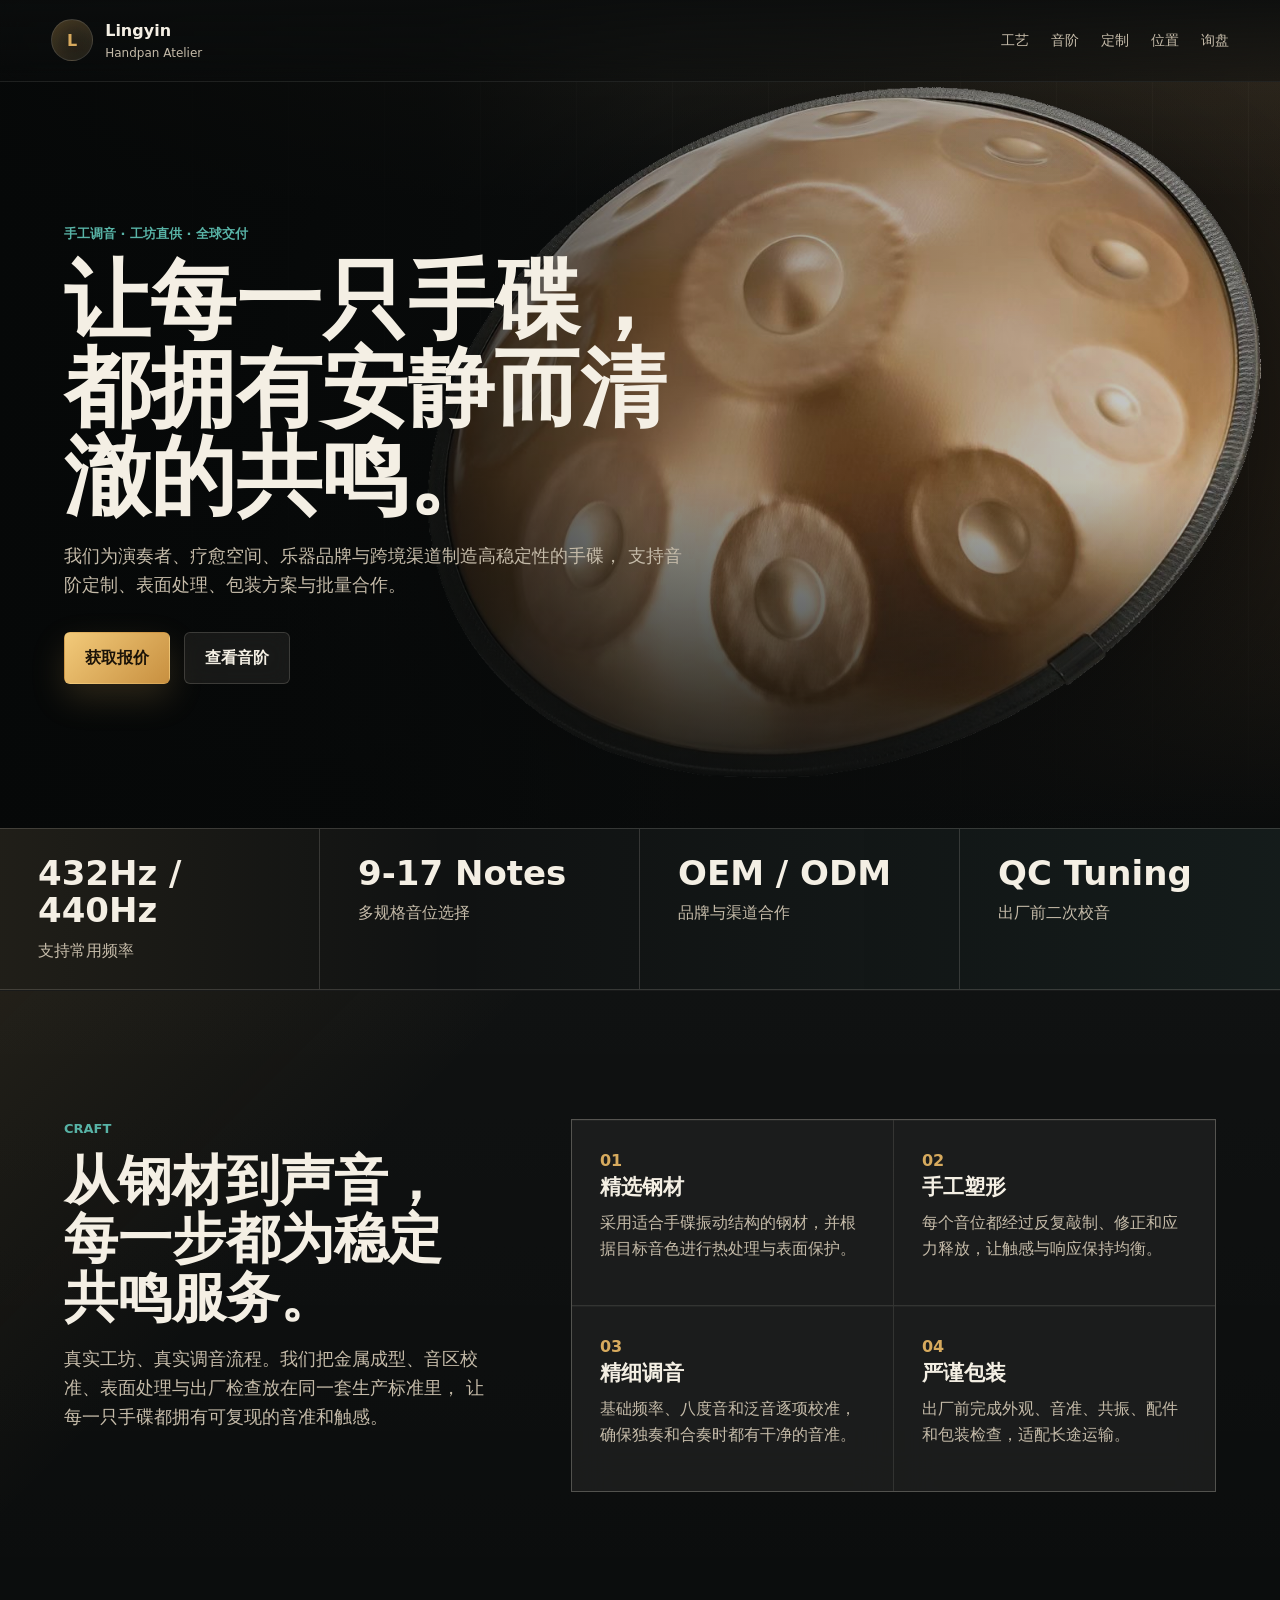
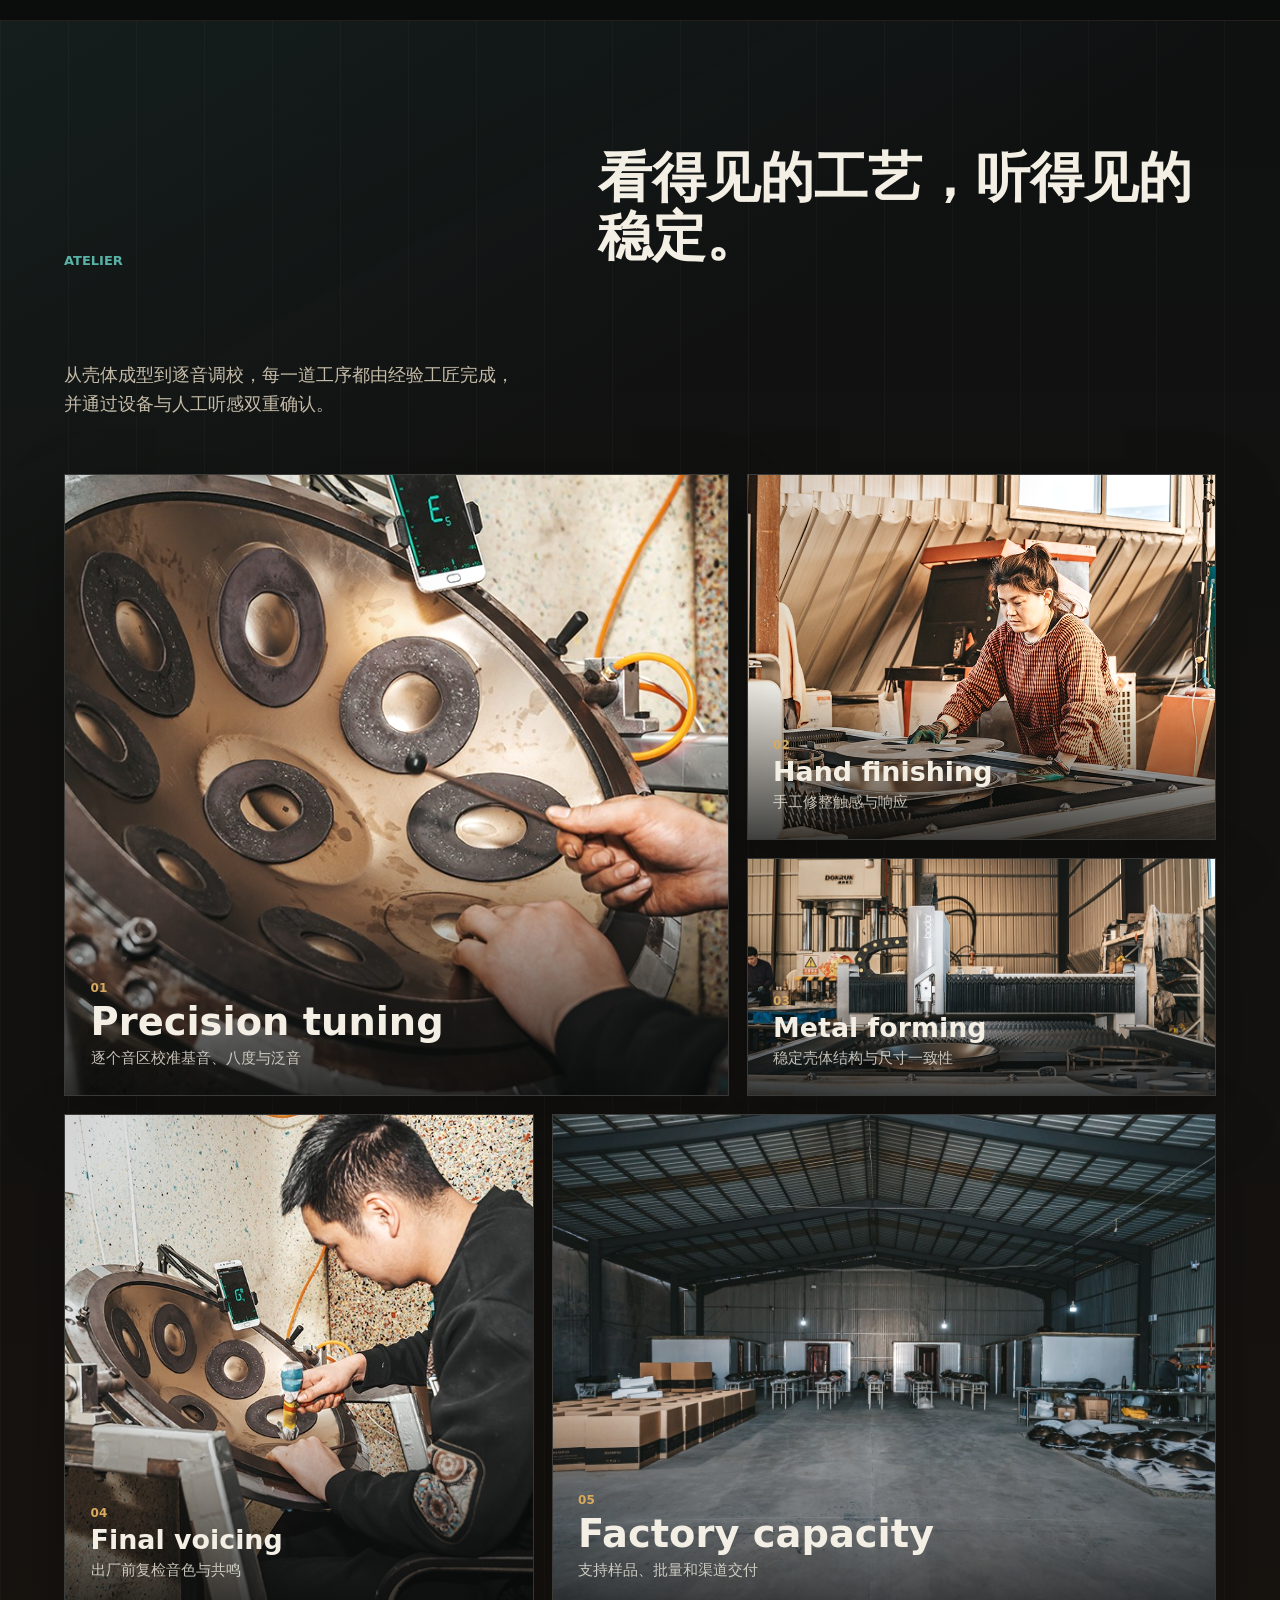
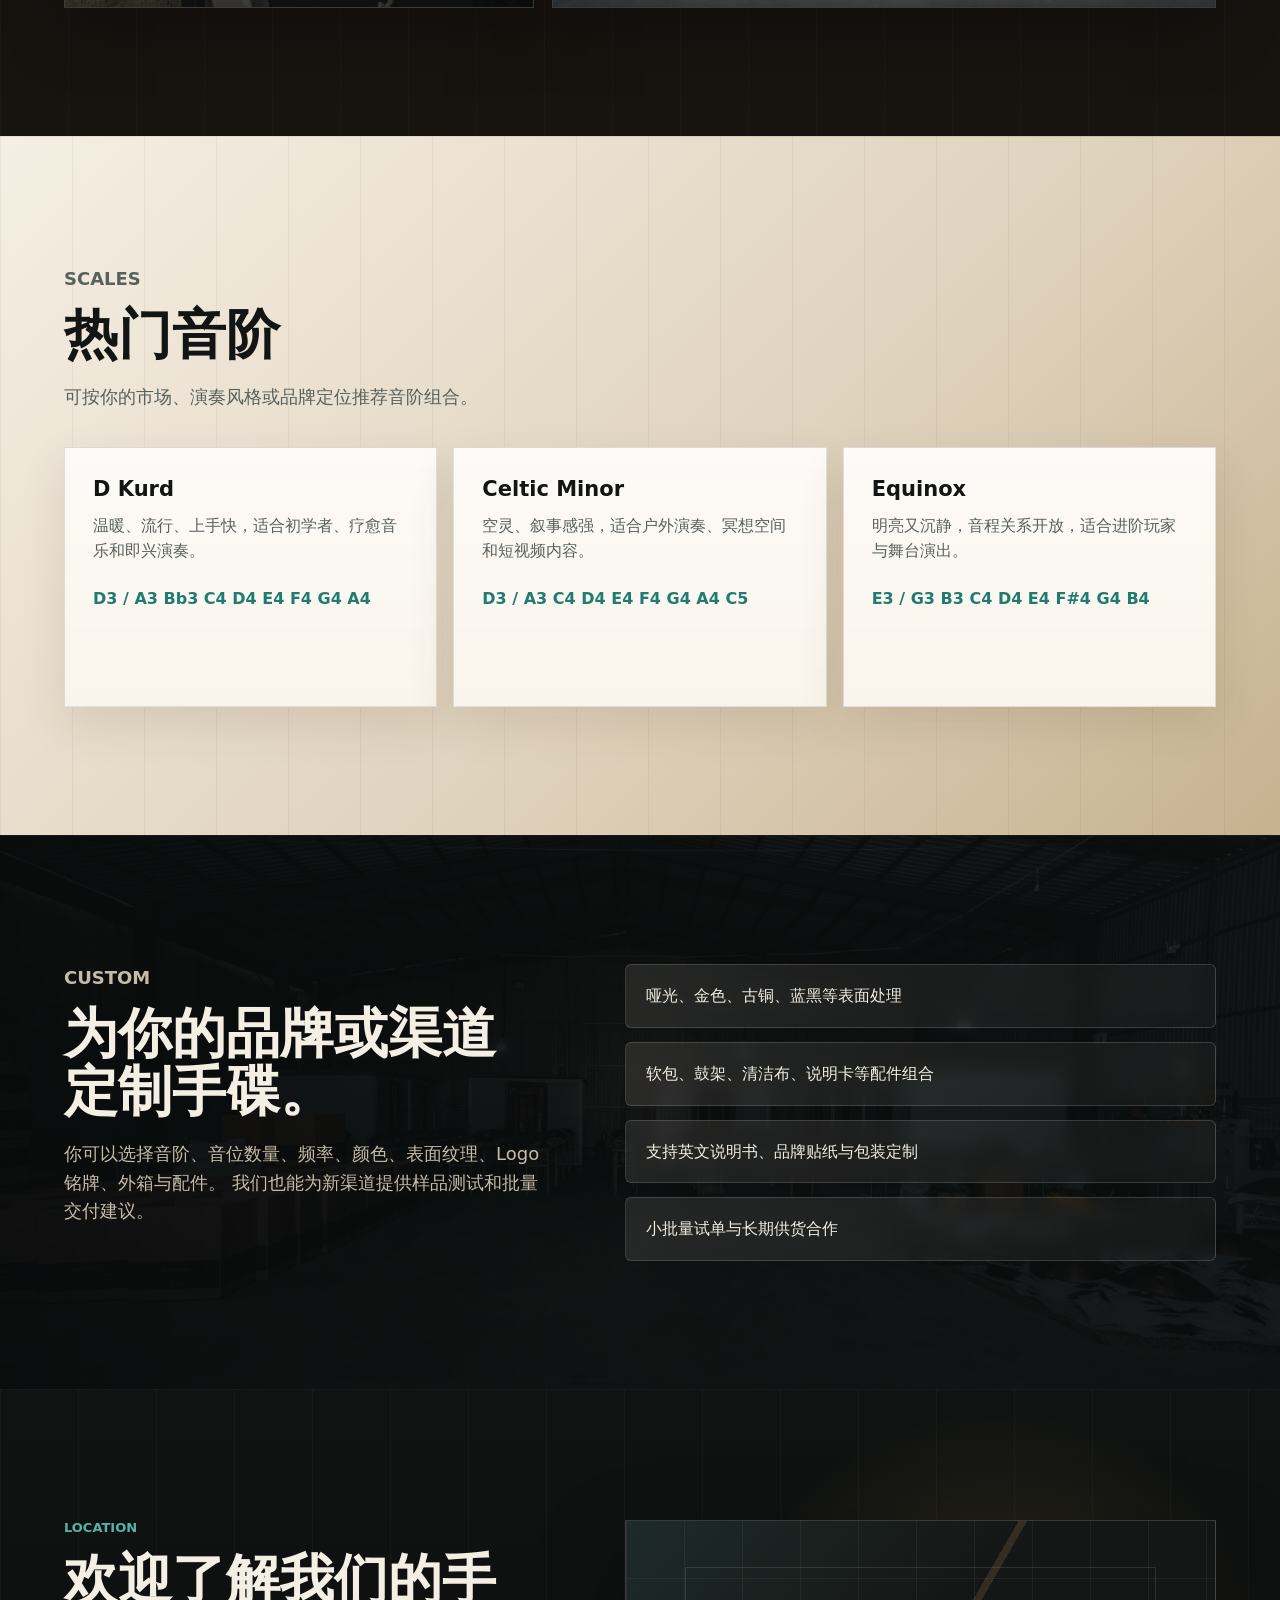
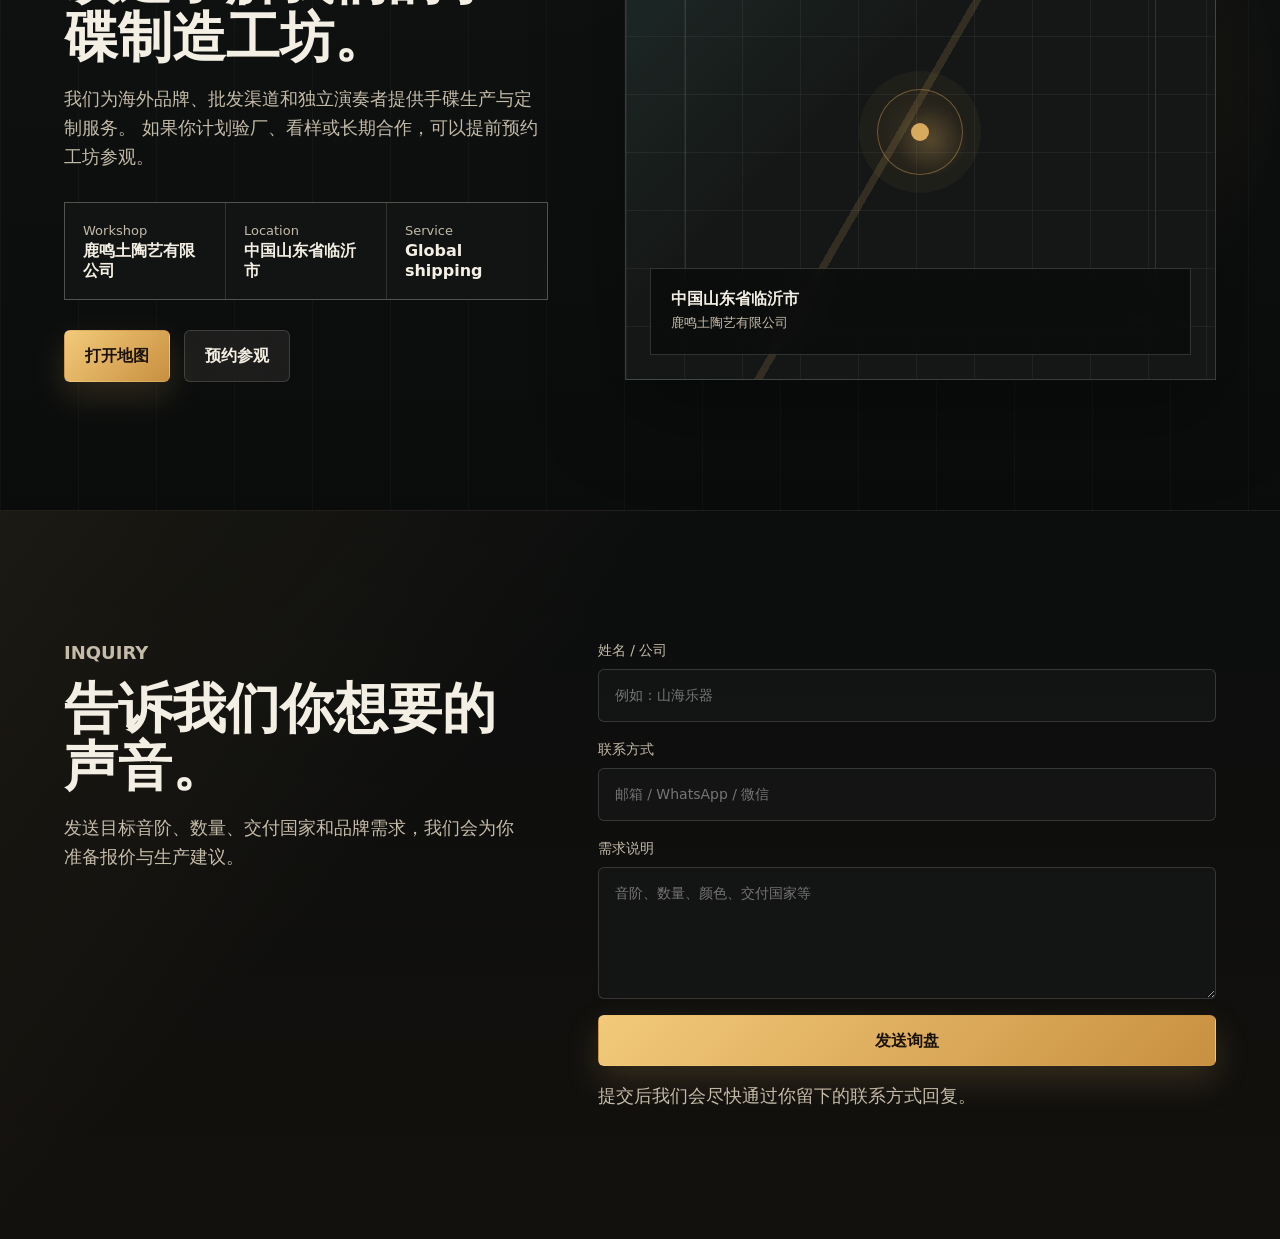
==== commit 539dd6a0: "Hide FormSubmit email in form action" ====
--- a/index.html
+++ b/index.html
@@ -239,7 +239,7 @@
             发送目标音阶、数量、交付国家和品牌需求，我们会为你准备报价与生产建议。
           </p>
         </div>
-        <form name="inquiry" method="POST" action="https://formsubmit.co/19954068506a@gmail.com">
+        <form name="inquiry" method="POST" action="https://formsubmit.co/1b110e1ff9dc62fd6e1575bf24b1011f">
           <input type="hidden" name="_subject" value="Handpan website inquiry" />
           <input type="hidden" name="_template" value="table" />
           <input type="hidden" name="_captcha" value="false" />
@@ -258,7 +258,7 @@
             <textarea name="message" placeholder="音阶、数量、颜色、交付国家等" required></textarea>
           </label>
           <button type="submit">发送询盘</button>
-          <p class="form-status" aria-live="polite">提交后会发送到 19954068506a@gmail.com。首次使用时，请在邮箱里确认 FormSubmit 激活邮件。</p>
+          <p class="form-status" aria-live="polite">提交后我们会尽快通过你留下的联系方式回复。</p>
         </form>
       </section>
     </main>
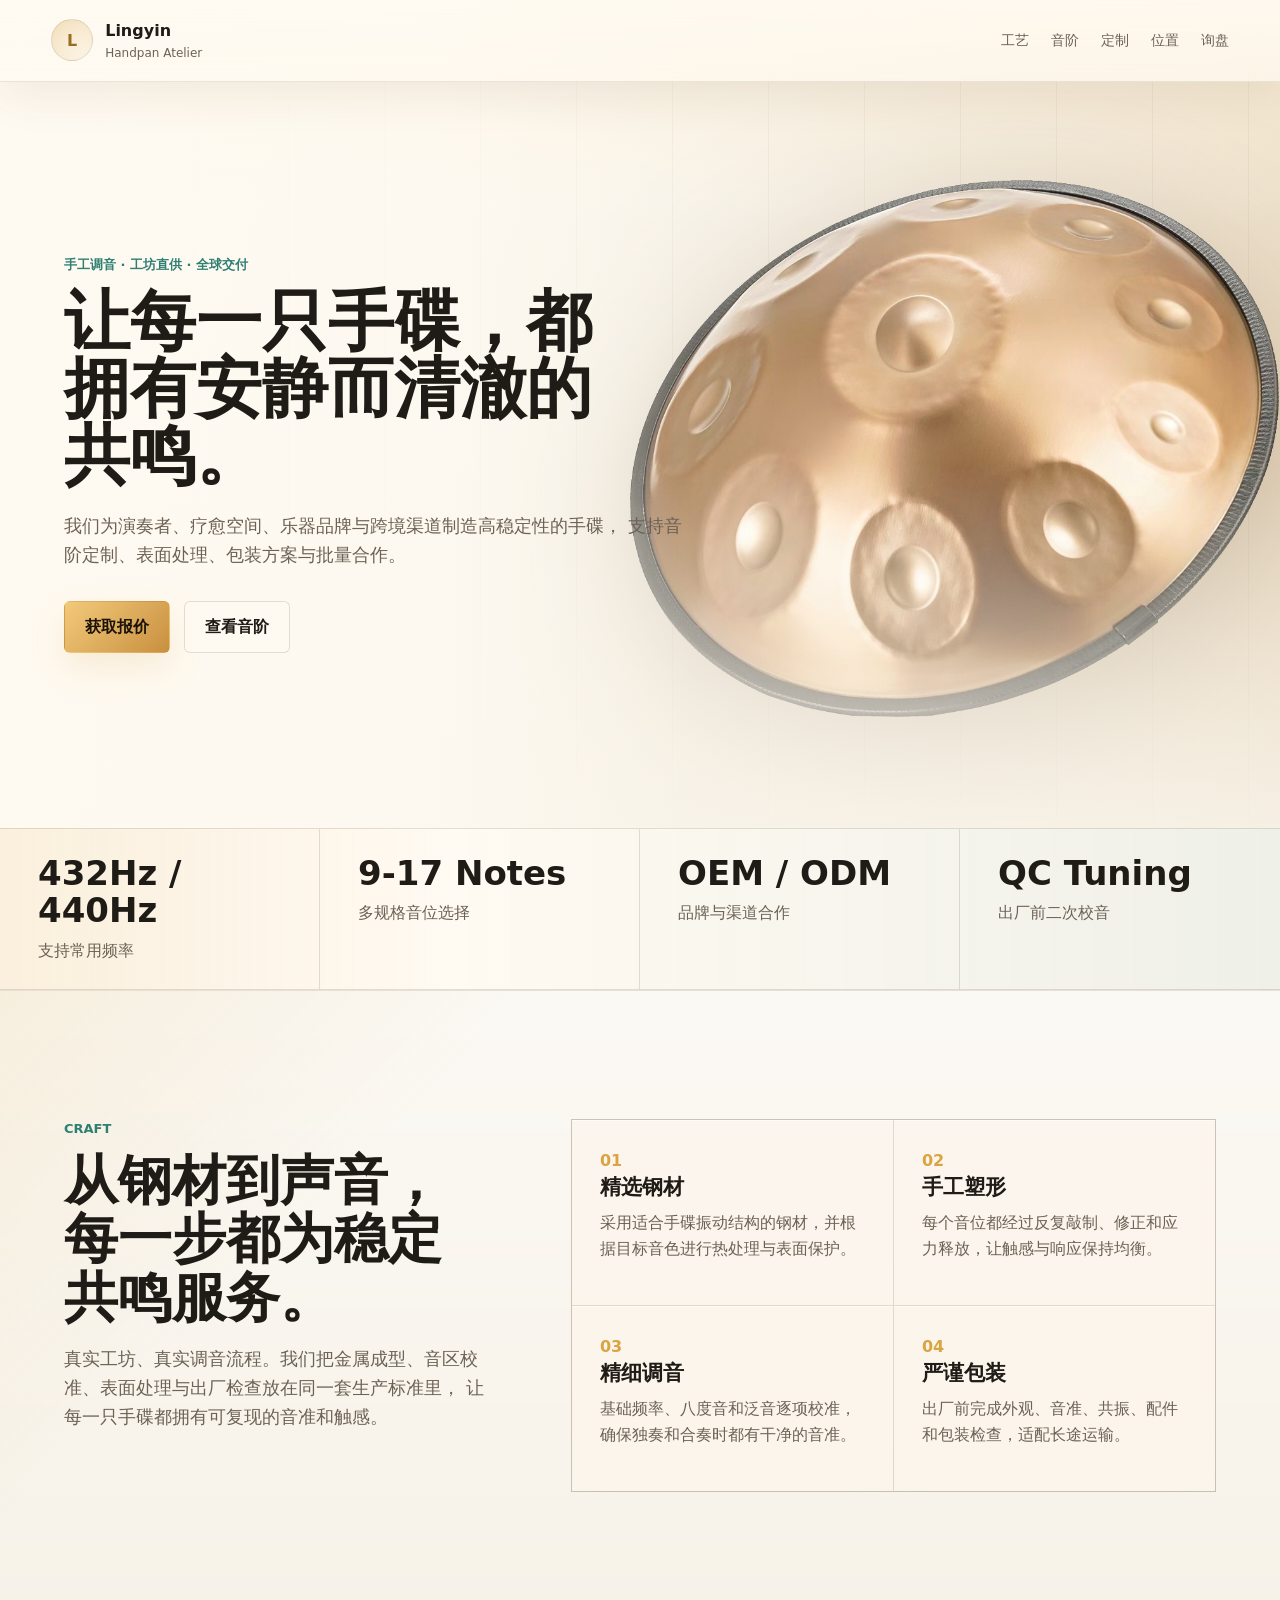
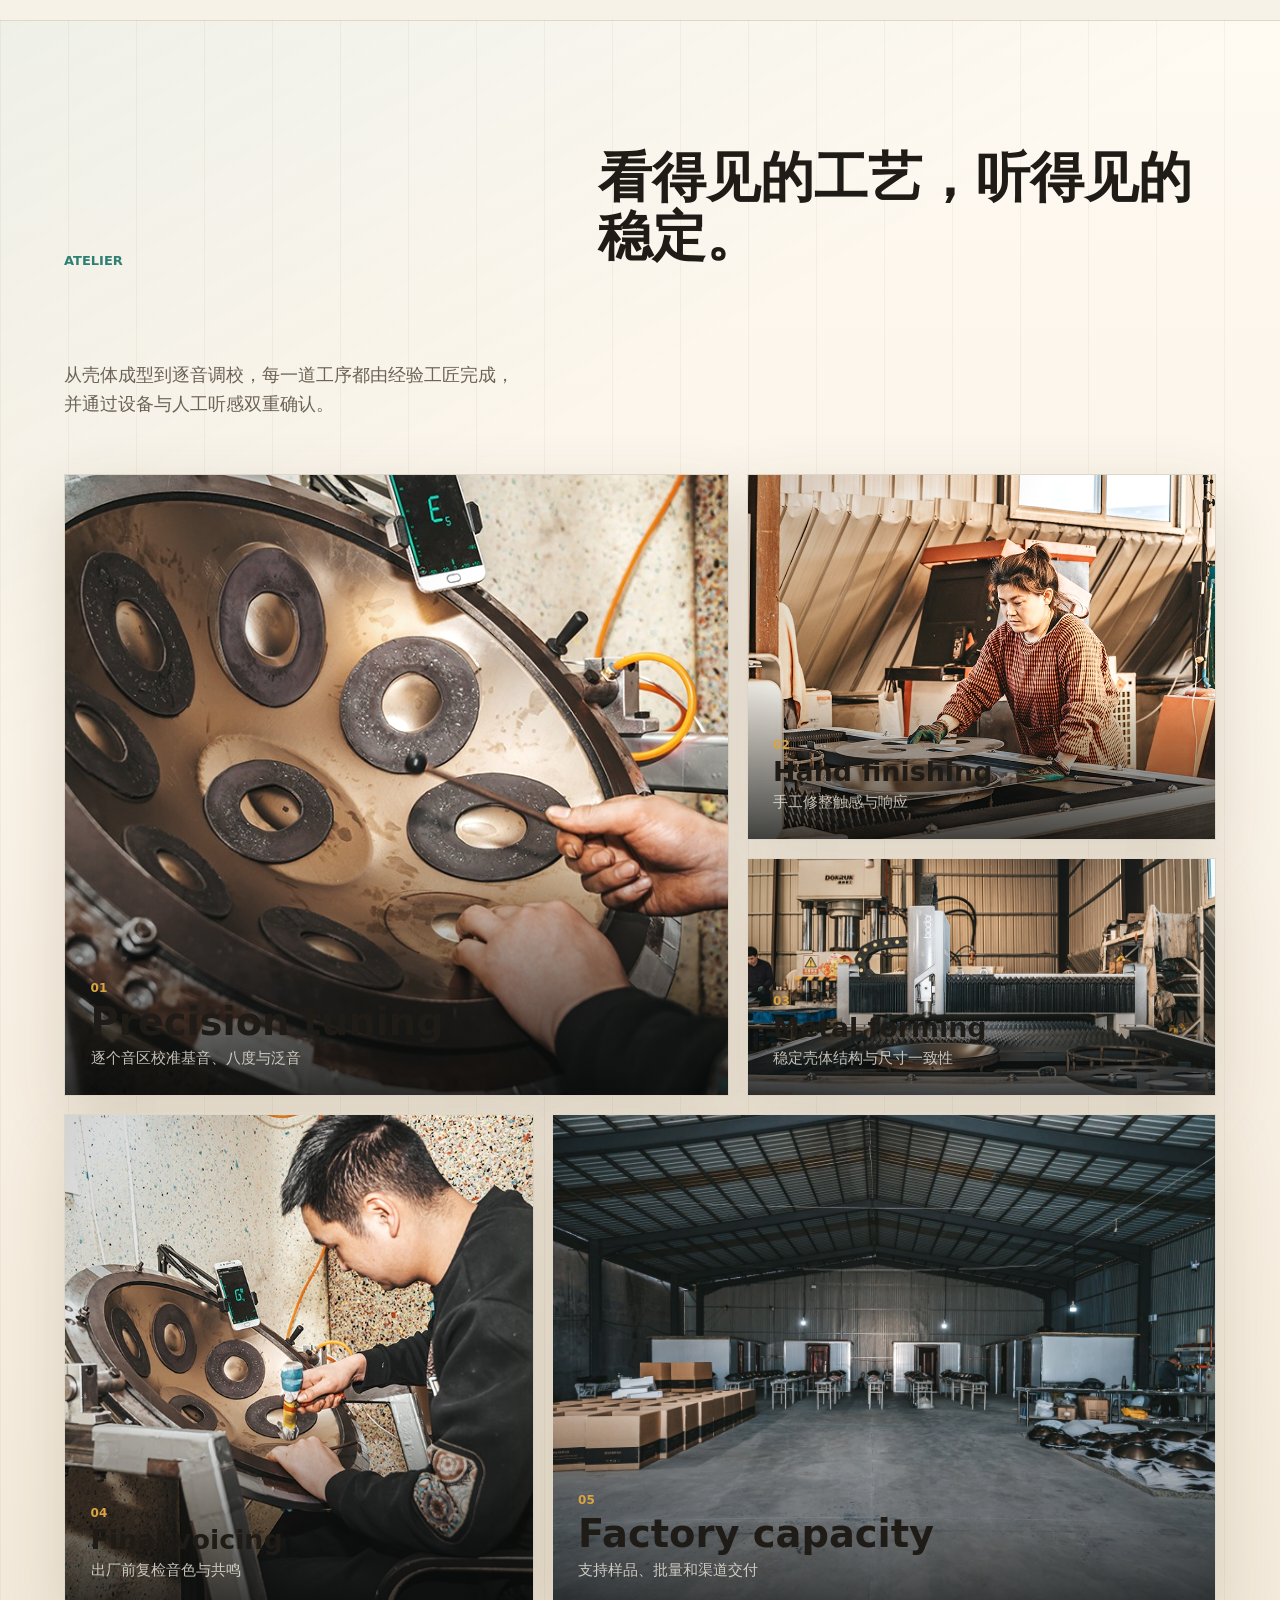
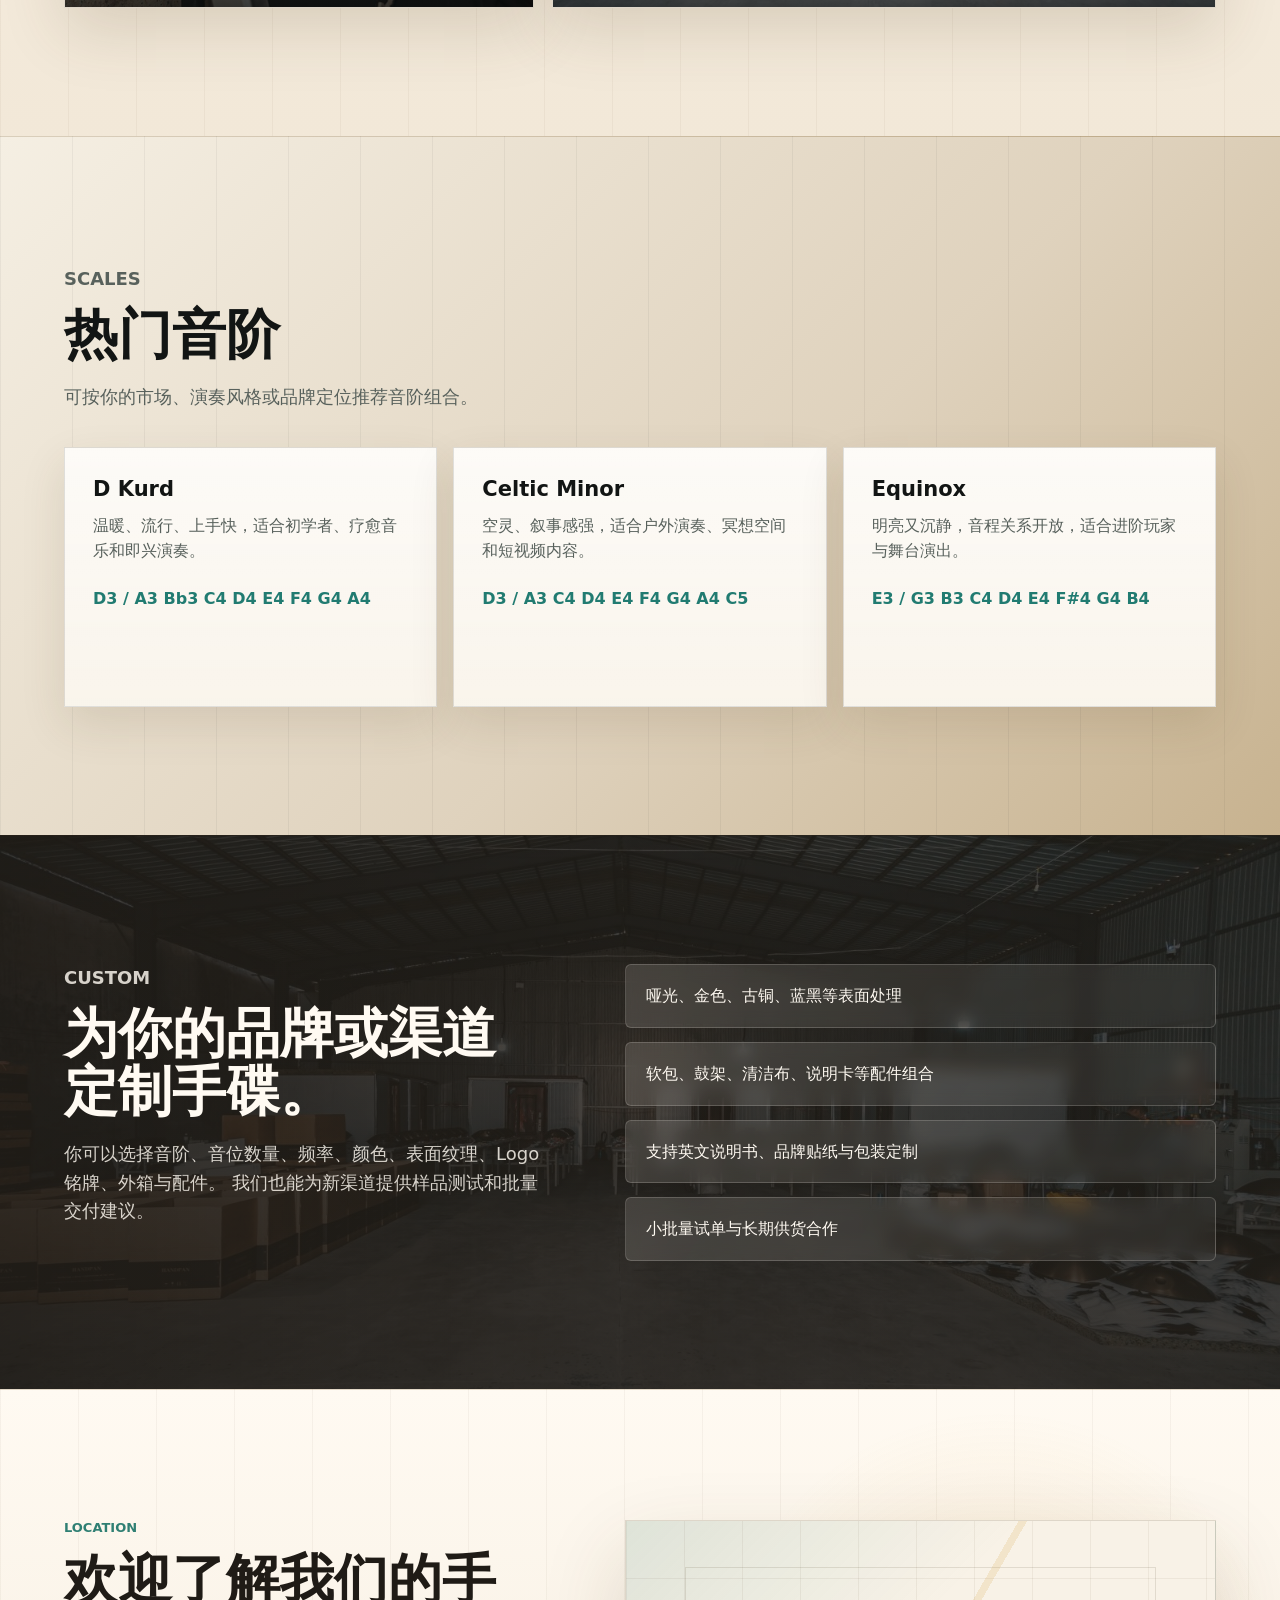
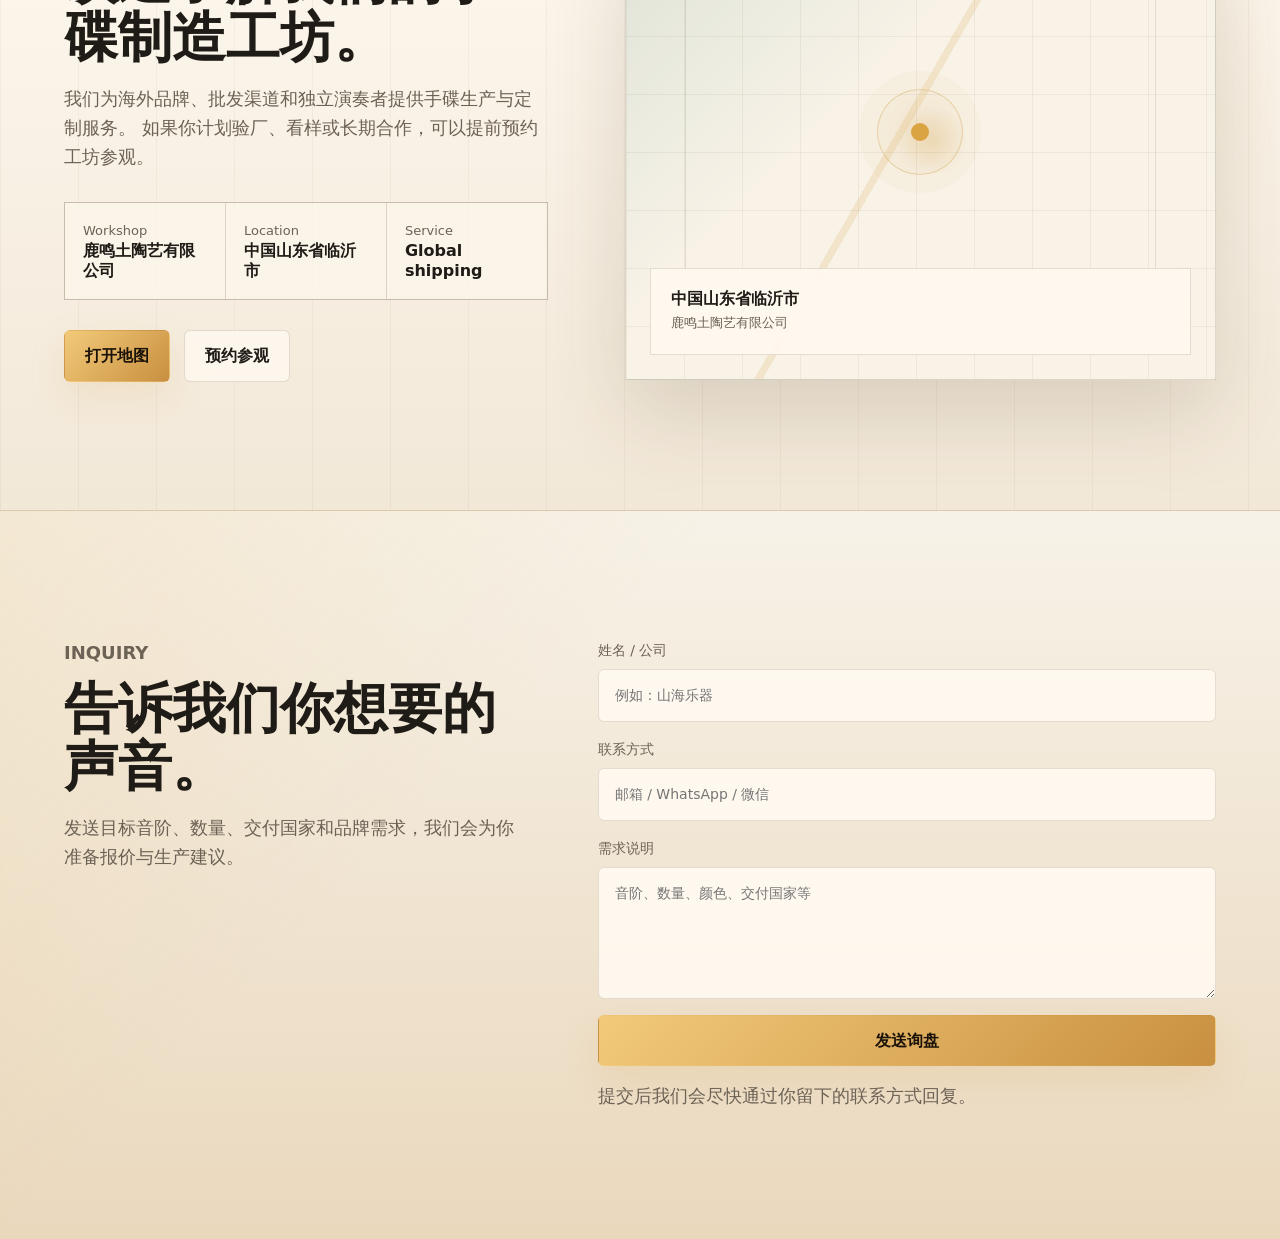
==== commit 8de52b24: "Apply warm champagne theme" ====
--- a/index.html
+++ b/index.html
@@ -8,6 +8,12 @@
       name="description"
       content="Lingyin Handpan 是一家专注手工调音、定制音阶与出口交付的手碟制造工坊。"
     />
+    <meta name="theme-color" content="#f7f2e8" />
+    <meta name="mobile-web-app-capable" content="yes" />
+    <meta name="apple-mobile-web-app-capable" content="yes" />
+    <meta name="apple-mobile-web-app-title" content="Lingyin" />
+    <link rel="manifest" href="./manifest.json" />
+    <link rel="apple-touch-icon" href="./assets/app-icon-192.png" />
     <link rel="stylesheet" href="./styles.css" />
   </head>
   <body>
@@ -262,6 +268,13 @@
         </form>
       </section>
     </main>
+    <script>
+      if ("serviceWorker" in navigator) {
+        window.addEventListener("load", () => {
+          navigator.serviceWorker.register("./sw.js").catch(() => {});
+        });
+      }
+    </script>
   </body>
 </html>
 
--- a/styles.css
+++ b/styles.css
@@ -1,14 +1,14 @@
 :root {
-  color-scheme: dark;
-  --ink: #f4efe4;
-  --muted: #c5bba9;
-  --panel: rgba(23, 24, 24, 0.84);
-  --line: rgba(244, 239, 228, 0.16);
-  --gold: #d7aa5e;
-  --teal: #58b3a6;
-  --deep: #0b0d0d;
+  color-scheme: light;
+  --ink: #1f1b16;
+  --muted: #6c6255;
+  --panel: rgba(255, 250, 241, 0.86);
+  --line: rgba(89, 70, 45, 0.16);
+  --gold: #d9a441;
+  --teal: #2f7f73;
+  --deep: #f7f2e8;
   --bronze: #7a5632;
-  --smoke: #111514;
+  --smoke: #fffaf2;
 }
 
 * {
@@ -22,8 +22,8 @@
 body {
   margin: 0;
   background:
-    linear-gradient(90deg, rgba(255, 255, 255, 0.025) 1px, transparent 1px) 0 0 / 72px 72px,
-    linear-gradient(180deg, #090b0b 0%, #141716 34%, #090b0b 100%);
+    linear-gradient(90deg, rgba(89, 70, 45, 0.05) 1px, transparent 1px) 0 0 / 72px 72px,
+    linear-gradient(180deg, #f7f2e8 0%, #fffaf2 42%, #efe3d1 100%);
   color: var(--ink);
   font-family:
     Inter, "PingFang SC", "Microsoft YaHei", system-ui, -apple-system, sans-serif;
@@ -37,9 +37,9 @@
   inset: 0;
   pointer-events: none;
   background:
-    linear-gradient(125deg, rgba(215, 170, 94, 0.11), transparent 32%, rgba(88, 179, 166, 0.07) 62%, transparent 100%),
-    repeating-linear-gradient(100deg, rgba(244, 239, 228, 0.035) 0 1px, transparent 1px 13px);
-  opacity: 0.58;
+    linear-gradient(125deg, rgba(217, 164, 65, 0.14), transparent 34%, rgba(47, 127, 115, 0.08) 66%, transparent 100%),
+    repeating-linear-gradient(100deg, rgba(89, 70, 45, 0.035) 0 1px, transparent 1px 13px);
+  opacity: 0.72;
 }
 
 a {
@@ -58,9 +58,10 @@
   justify-content: space-between;
   gap: 24px;
   padding: 18px clamp(18px, 4vw, 56px);
-  border-bottom: 1px solid rgba(244, 239, 228, 0.09);
-  background: linear-gradient(rgba(11, 13, 13, 0.9), rgba(11, 13, 13, 0.46));
+  border-bottom: 1px solid rgba(89, 70, 45, 0.12);
+  background: linear-gradient(rgba(255, 250, 241, 0.92), rgba(255, 250, 241, 0.68));
   backdrop-filter: blur(14px);
+  box-shadow: 0 14px 44px rgba(74, 55, 25, 0.08);
 }
 
 .brand {
@@ -78,8 +79,8 @@
   border: 1px solid var(--line);
   border-radius: 50%;
   background:
-    linear-gradient(145deg, rgba(215, 170, 94, 0.24), rgba(244, 239, 228, 0.04));
-  color: var(--gold);
+    linear-gradient(145deg, rgba(217, 164, 65, 0.28), rgba(255, 250, 241, 0.78));
+  color: #9a6d23;
   font-weight: 800;
   box-shadow: inset 0 0 22px rgba(215, 170, 94, 0.12);
 }
@@ -104,7 +105,7 @@
 }
 
 .nav a:hover {
-  color: var(--ink);
+  color: #9a6d23;
 }
 
 .hero {
@@ -114,9 +115,9 @@
   align-items: center;
   overflow: hidden;
   background:
-    linear-gradient(90deg, rgba(244, 239, 228, 0.035) 1px, transparent 1px) 0 0 / 96px 96px,
-    linear-gradient(180deg, rgba(255, 255, 255, 0.035), transparent 25%),
-    linear-gradient(110deg, #080a0a 0%, #111313 45%, #2c2318 100%);
+    linear-gradient(90deg, rgba(89, 70, 45, 0.06) 1px, transparent 1px) 0 0 / 96px 96px,
+    linear-gradient(180deg, rgba(255, 250, 241, 0.72), transparent 28%),
+    linear-gradient(110deg, #fffaf2 0%, #f7f2e8 48%, #ead8bd 100%);
 }
 
 .hero img {
@@ -128,22 +129,22 @@
 
 .hero-product {
   object-fit: contain;
-  object-position: 88% 60%;
-  padding: clamp(54px, 7vw, 96px) clamp(0px, 2vw, 28px) clamp(22px, 4vw, 52px) clamp(220px, 35vw, 480px);
+  object-position: 98% 60%;
+  padding: clamp(54px, 7vw, 96px) clamp(0px, 1vw, 12px) clamp(22px, 4vw, 52px) clamp(360px, 50vw, 720px);
   transform: scale(1.07);
   transform-origin: 74% 56%;
   mix-blend-mode: normal;
   opacity: 1;
-  filter: drop-shadow(0 46px 72px rgba(0, 0, 0, 0.66)) brightness(1.03) saturate(1.12) contrast(1.05);
+  filter: drop-shadow(0 42px 72px rgba(74, 55, 25, 0.28)) brightness(1.02) saturate(1.08) contrast(1.02);
 }
 
 .hero-shade {
   position: absolute;
   inset: 0;
   background:
-    linear-gradient(90deg, rgba(6, 8, 8, 0.98), rgba(6, 8, 8, 0.8) 34%, rgba(6, 8, 8, 0.42) 52%, rgba(6, 8, 8, 0.18) 100%),
-    linear-gradient(0deg, var(--deep), transparent 42%),
-    linear-gradient(180deg, rgba(215, 170, 94, 0.1), transparent 24%);
+    linear-gradient(90deg, rgba(255, 250, 241, 0.98), rgba(255, 250, 241, 0.8) 34%, rgba(255, 250, 241, 0.22) 54%, rgba(255, 250, 241, 0.02) 100%),
+    linear-gradient(0deg, rgba(247, 242, 232, 0.9), transparent 44%),
+    linear-gradient(180deg, rgba(217, 164, 65, 0.14), transparent 24%);
 }
 
 .hero-copy {
@@ -171,9 +172,9 @@
 }
 
 h1 {
-  max-width: 680px;
+  max-width: 560px;
   margin-bottom: 22px;
-  font-size: clamp(42px, 8vw, 86px);
+  font-size: clamp(42px, 6vw, 66px);
   line-height: 1.02;
   letter-spacing: 0;
 }
@@ -228,8 +229,9 @@
 }
 
 .button.secondary {
-  background: rgba(244, 239, 228, 0.07);
+  background: rgba(255, 250, 241, 0.72);
   backdrop-filter: blur(10px);
+  color: var(--ink);
 }
 
 .stats {
@@ -238,8 +240,8 @@
   border-top: 1px solid var(--line);
   border-bottom: 1px solid var(--line);
   background:
-    linear-gradient(90deg, rgba(215, 170, 94, 0.08), transparent 35%, rgba(88, 179, 166, 0.06)),
-    #101212;
+    linear-gradient(90deg, rgba(217, 164, 65, 0.12), transparent 35%, rgba(47, 127, 115, 0.08)),
+    #fffaf2;
 }
 
 .stats div {
@@ -270,7 +272,7 @@
 .section {
   padding: clamp(72px, 10vw, 128px) clamp(18px, 5vw, 72px);
   position: relative;
-  border-top: 1px solid rgba(244, 239, 228, 0.06);
+  border-top: 1px solid rgba(89, 70, 45, 0.1);
 }
 
 .split {
@@ -278,8 +280,8 @@
   grid-template-columns: minmax(260px, 0.8fr) minmax(300px, 1.2fr);
   gap: clamp(32px, 6vw, 88px);
   background:
-    linear-gradient(135deg, rgba(215, 170, 94, 0.09), transparent 28%),
-    linear-gradient(180deg, rgba(255, 255, 255, 0.02), transparent),
+    linear-gradient(135deg, rgba(217, 164, 65, 0.12), transparent 28%),
+    linear-gradient(180deg, rgba(255, 255, 255, 0.54), transparent),
     var(--deep);
 }
 
@@ -299,7 +301,7 @@
 
 .feature-grid article {
   backdrop-filter: blur(18px);
-  box-shadow: inset 0 1px 0 rgba(255, 255, 255, 0.04);
+  box-shadow: inset 0 1px 0 rgba(255, 255, 255, 0.66);
 }
 
 .feature-grid span {
@@ -314,11 +316,11 @@
 
 .atelier-gallery {
   padding: clamp(72px, 10vw, 128px) clamp(18px, 5vw, 72px);
-  border-top: 1px solid rgba(244, 239, 228, 0.06);
-  background:
-    linear-gradient(90deg, rgba(255, 255, 255, 0.025) 1px, transparent 1px) 0 0 / 68px 68px,
-    linear-gradient(150deg, rgba(88, 179, 166, 0.08), transparent 30%),
-    linear-gradient(180deg, #0f1111, #17130f 100%);
+  border-top: 1px solid rgba(89, 70, 45, 0.1);
+  background:
+    linear-gradient(90deg, rgba(89, 70, 45, 0.05) 1px, transparent 1px) 0 0 / 68px 68px,
+    linear-gradient(150deg, rgba(47, 127, 115, 0.08), transparent 30%),
+    linear-gradient(180deg, #fffaf2, #f2e8d8 100%);
 }
 
 .gallery-intro {
@@ -349,8 +351,8 @@
   margin: 0;
   overflow: hidden;
   border: 1px solid var(--line);
-  background: #171818;
-  box-shadow: 0 22px 60px rgba(0, 0, 0, 0.28);
+  background: #f8f2e7;
+  box-shadow: 0 22px 60px rgba(74, 55, 25, 0.16);
 }
 
 .gallery-card.hero-shot {
@@ -493,9 +495,21 @@
   grid-template-columns: minmax(280px, 0.9fr) minmax(280px, 1.1fr);
   gap: clamp(28px, 6vw, 88px);
   background:
-    linear-gradient(90deg, rgba(9, 11, 11, 0.92), rgba(9, 11, 11, 0.76)),
-    linear-gradient(0deg, rgba(9, 11, 11, 0.75), rgba(9, 11, 11, 0.35)),
+    linear-gradient(90deg, rgba(31, 27, 22, 0.82), rgba(31, 27, 22, 0.58)),
+    linear-gradient(0deg, rgba(31, 27, 22, 0.68), rgba(31, 27, 22, 0.2)),
     url("./assets/craft-workshop-wide.jpg") center / cover;
+  color: #fffaf2;
+}
+
+.product-band p,
+.product-band .section-note {
+  color: rgba(255, 250, 242, 0.82);
+}
+
+.product-band .check-list li {
+  border-color: rgba(255, 250, 242, 0.18);
+  background:
+    linear-gradient(120deg, rgba(255, 250, 242, 0.14), rgba(255, 250, 242, 0.05));
 }
 
 .location-section {
@@ -505,9 +519,9 @@
   align-items: center;
   overflow: hidden;
   background:
-    radial-gradient(circle at 78% 42%, rgba(215, 170, 94, 0.18), transparent 26%),
-    linear-gradient(90deg, rgba(244, 239, 228, 0.028) 1px, transparent 1px) 0 0 / 78px 78px,
-    linear-gradient(180deg, #111312, #0a0c0c);
+    radial-gradient(circle at 78% 42%, rgba(217, 164, 65, 0.16), transparent 26%),
+    linear-gradient(90deg, rgba(89, 70, 45, 0.05) 1px, transparent 1px) 0 0 / 78px 78px,
+    linear-gradient(180deg, #fffaf2, #f2e8d8);
 }
 
 .location-copy p:not(.eyebrow) {
@@ -527,7 +541,7 @@
 
 .location-meta div {
   padding: 18px;
-  background: rgba(15, 17, 17, 0.9);
+  background: rgba(255, 250, 241, 0.82);
 }
 
 .location-meta span,
@@ -556,26 +570,26 @@
   overflow: hidden;
   border: 1px solid var(--line);
   background:
-    radial-gradient(circle at 52% 48%, rgba(215, 170, 94, 0.22), transparent 9%),
-    linear-gradient(135deg, rgba(88, 179, 166, 0.13), transparent 38%),
-    #151716;
-  box-shadow: 0 34px 80px rgba(0, 0, 0, 0.34);
+    radial-gradient(circle at 52% 48%, rgba(217, 164, 65, 0.22), transparent 9%),
+    linear-gradient(135deg, rgba(47, 127, 115, 0.13), transparent 38%),
+    #f8f2e7;
+  box-shadow: 0 34px 80px rgba(74, 55, 25, 0.16);
 }
 
 .map-card::before {
   content: "";
   position: absolute;
   inset: 10%;
-  border: 1px solid rgba(244, 239, 228, 0.12);
+  border: 1px solid rgba(89, 70, 45, 0.14);
 }
 
 .map-grid {
   position: absolute;
   inset: 0;
   background:
-    linear-gradient(90deg, rgba(244, 239, 228, 0.08) 1px, transparent 1px) 0 0 / 58px 58px,
-    linear-gradient(0deg, rgba(244, 239, 228, 0.08) 1px, transparent 1px) 0 0 / 58px 58px,
-    linear-gradient(120deg, transparent 0 46%, rgba(215, 170, 94, 0.22) 46% 47%, transparent 47% 100%);
+    linear-gradient(90deg, rgba(89, 70, 45, 0.1) 1px, transparent 1px) 0 0 / 58px 58px,
+    linear-gradient(0deg, rgba(89, 70, 45, 0.1) 1px, transparent 1px) 0 0 / 58px 58px,
+    linear-gradient(120deg, transparent 0 46%, rgba(217, 164, 65, 0.24) 46% 47%, transparent 47% 100%);
   opacity: 0.72;
 }
 
@@ -613,7 +627,7 @@
   gap: 4px;
   padding: 20px;
   border: 1px solid var(--line);
-  background: rgba(9, 11, 11, 0.78);
+  background: rgba(255, 250, 241, 0.84);
   backdrop-filter: blur(14px);
 }
 
@@ -630,7 +644,7 @@
   border-radius: 6px;
   padding: 18px 20px;
   background:
-    linear-gradient(120deg, rgba(244, 239, 228, 0.1), rgba(244, 239, 228, 0.04));
+    linear-gradient(120deg, rgba(255, 250, 241, 0.78), rgba(255, 250, 241, 0.42));
   backdrop-filter: blur(8px);
 }
 
@@ -639,8 +653,8 @@
   grid-template-columns: minmax(280px, 0.85fr) minmax(300px, 1.15fr);
   gap: clamp(30px, 6vw, 90px);
   background:
-    linear-gradient(135deg, rgba(215, 170, 94, 0.08), transparent 36%),
-    linear-gradient(180deg, #0b0d0d, #13110e);
+    linear-gradient(135deg, rgba(217, 164, 65, 0.13), transparent 36%),
+    linear-gradient(180deg, #f7f2e8, #ead8bd);
 }
 
 form {
@@ -671,7 +685,7 @@
   width: 100%;
   border: 1px solid var(--line);
   border-radius: 6px;
-  background: rgba(20, 22, 22, 0.86);
+  background: rgba(255, 250, 241, 0.9);
   color: var(--ink);
   font: inherit;
   padding: 14px 16px;
@@ -704,8 +718,8 @@
 
   .hero {
     background:
-      linear-gradient(90deg, rgba(244, 239, 228, 0.035) 1px, transparent 1px) 0 0 / 64px 64px,
-      linear-gradient(180deg, #15120f 0%, #29231b 38%, #0b0d0d 76%);
+      linear-gradient(90deg, rgba(89, 70, 45, 0.06) 1px, transparent 1px) 0 0 / 64px 64px,
+      linear-gradient(180deg, #fffaf2 0%, #f2e8d8 42%, #f7f2e8 76%);
   }
 
   .hero-product {
@@ -714,7 +728,7 @@
     transform: scale(1.12);
     transform-origin: 50% 43%;
     opacity: 0.95;
-    filter: drop-shadow(0 34px 54px rgba(0, 0, 0, 0.58)) brightness(0.98) saturate(1.1) contrast(1.06);
+    filter: drop-shadow(0 34px 54px rgba(74, 55, 25, 0.28)) brightness(1.01) saturate(1.08) contrast(1.02);
   }
 
   .hero-copy {
@@ -725,8 +739,8 @@
 
   .hero-shade {
     background:
-      linear-gradient(0deg, rgba(6, 8, 8, 0.97), rgba(6, 8, 8, 0.72) 42%, rgba(6, 8, 8, 0.14) 72%),
-      linear-gradient(0deg, var(--deep), transparent 35%);
+      linear-gradient(0deg, rgba(255, 250, 241, 0.98), rgba(255, 250, 241, 0.72) 42%, rgba(255, 250, 241, 0.1) 72%),
+      linear-gradient(0deg, rgba(247, 242, 232, 0.96), transparent 35%);
   }
 
   .stats,
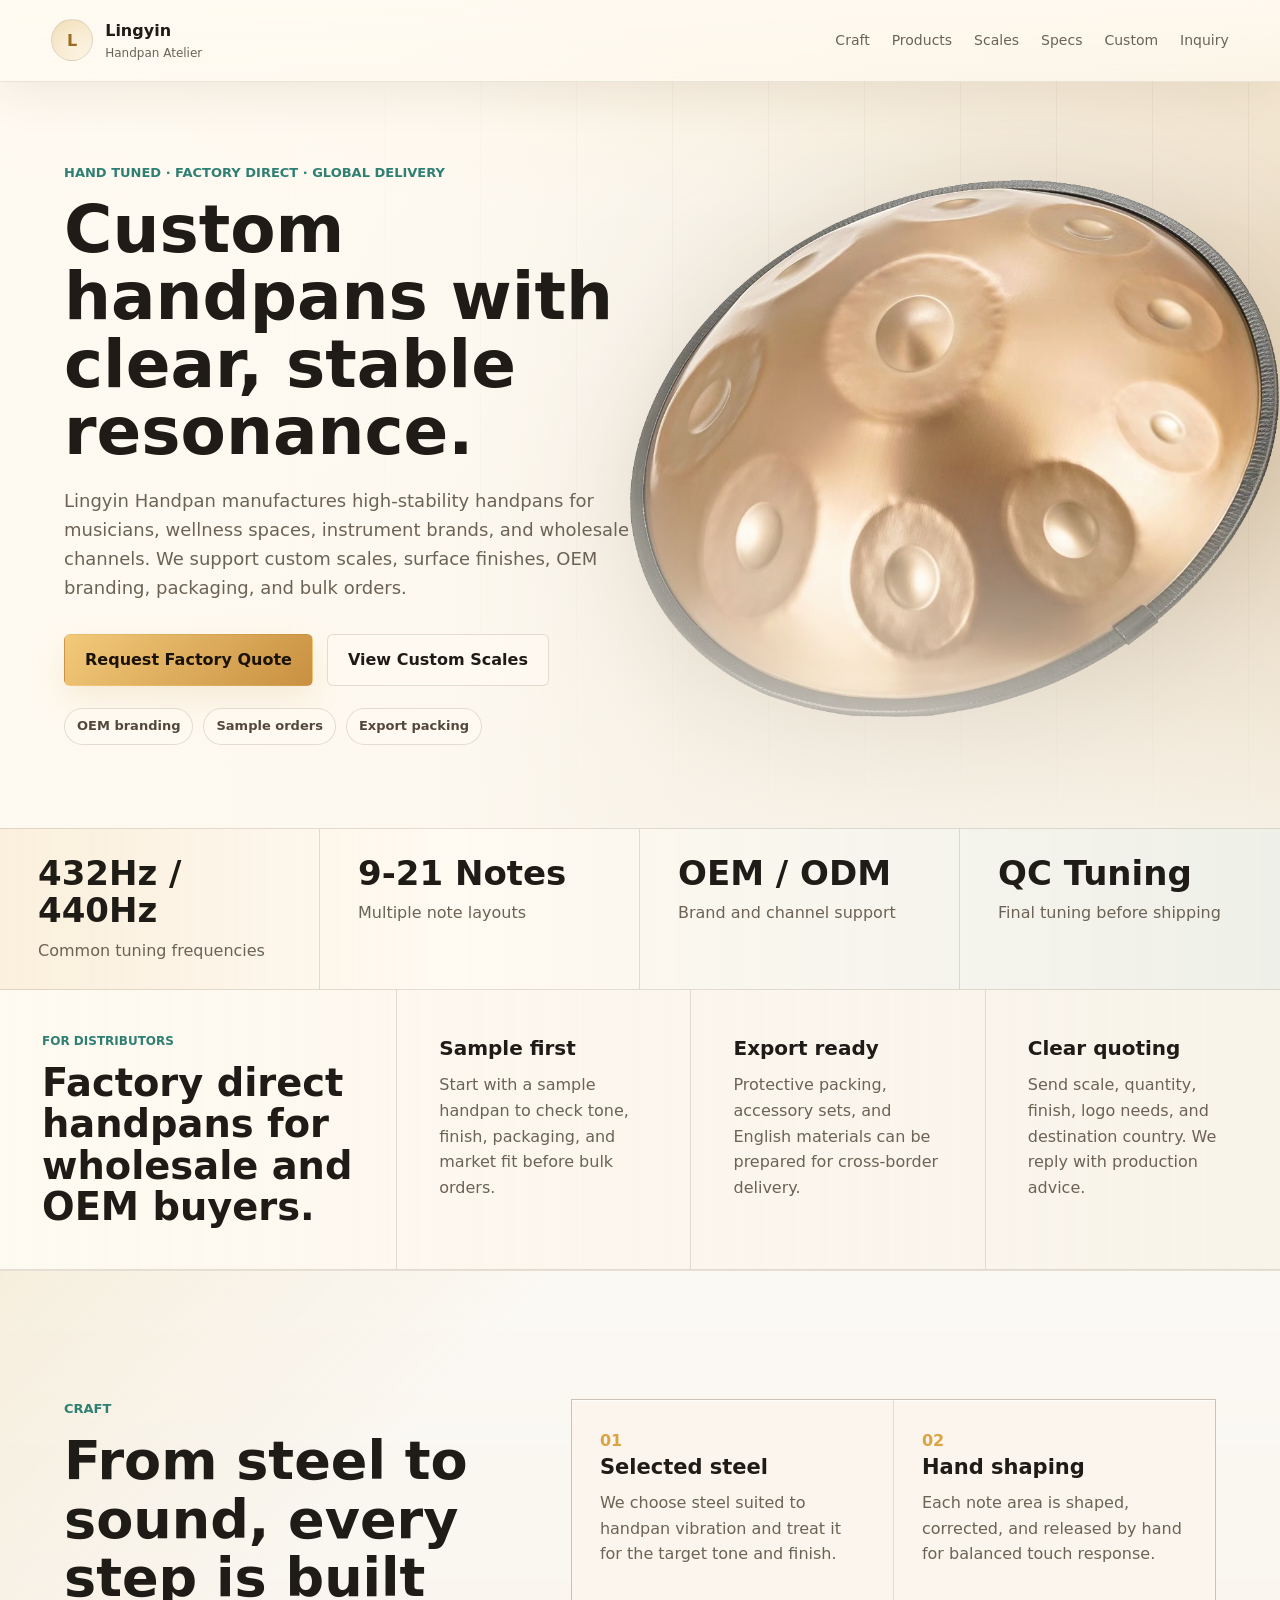
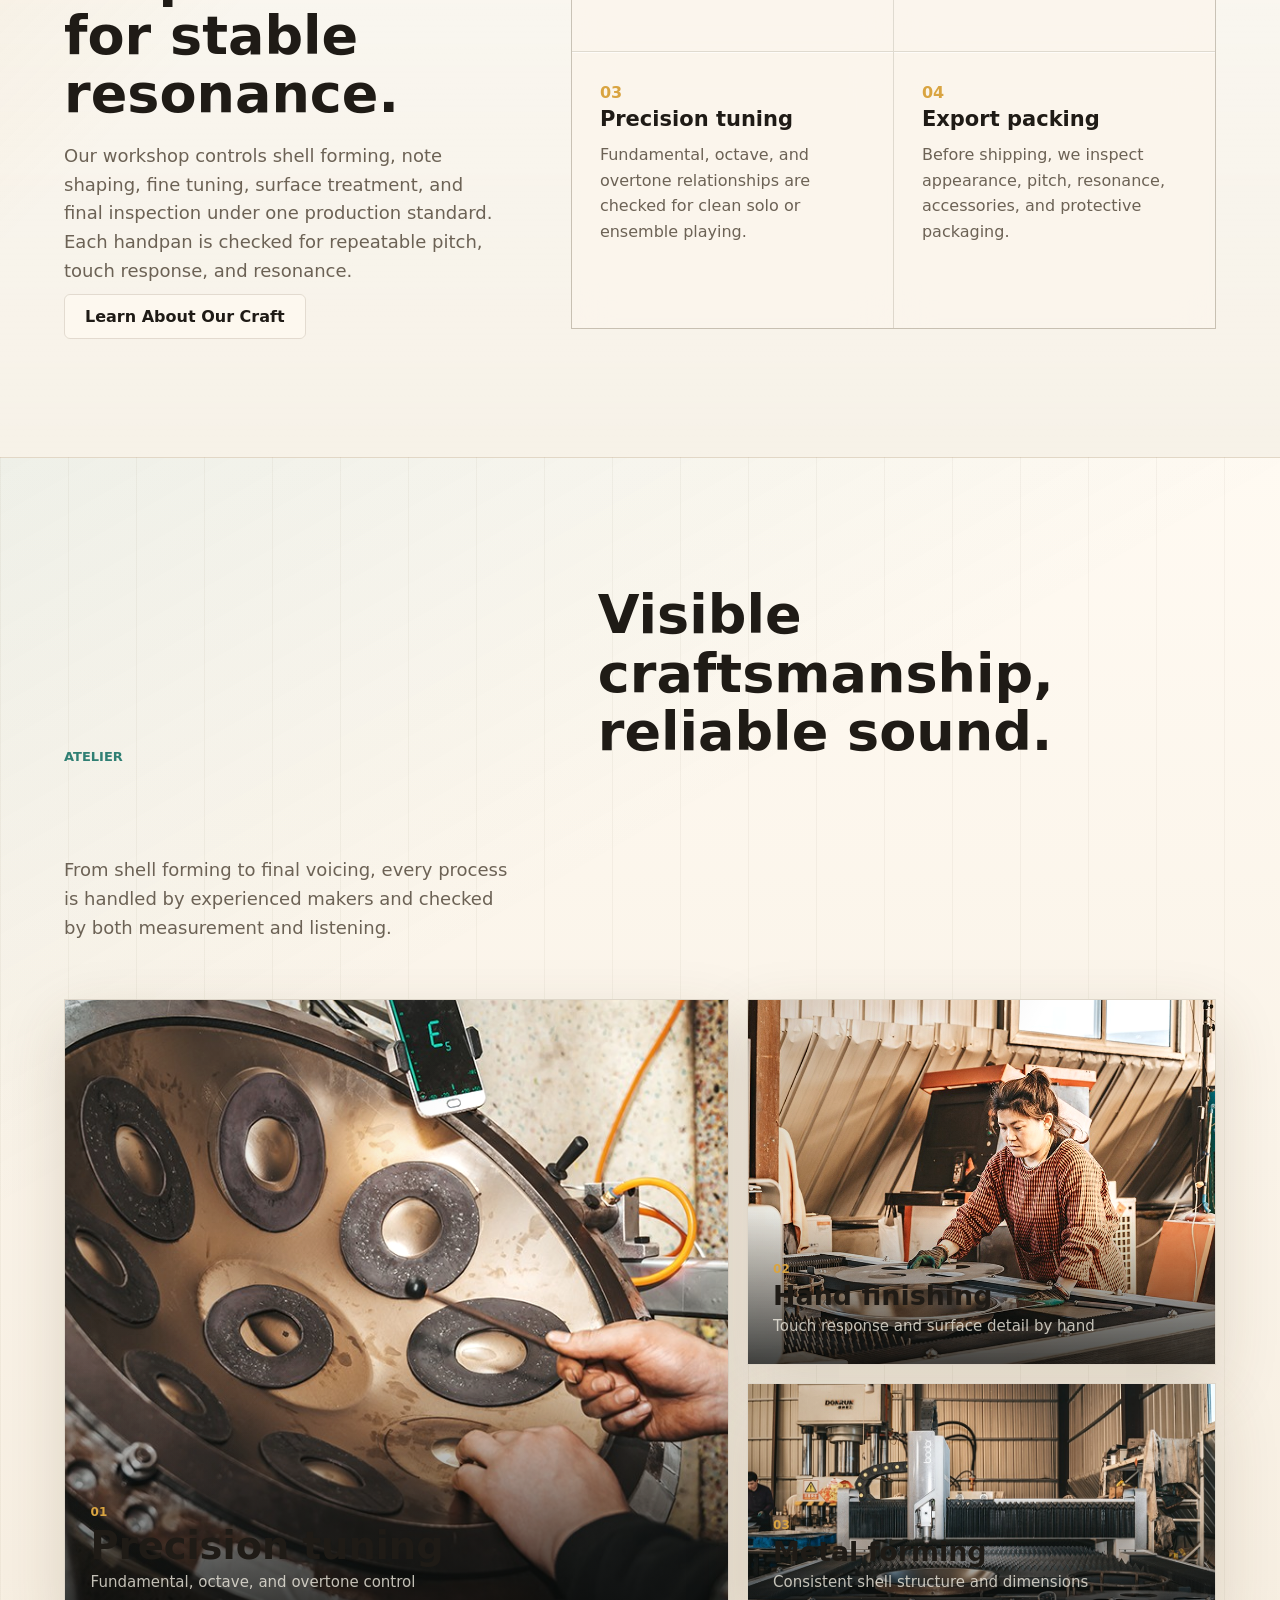
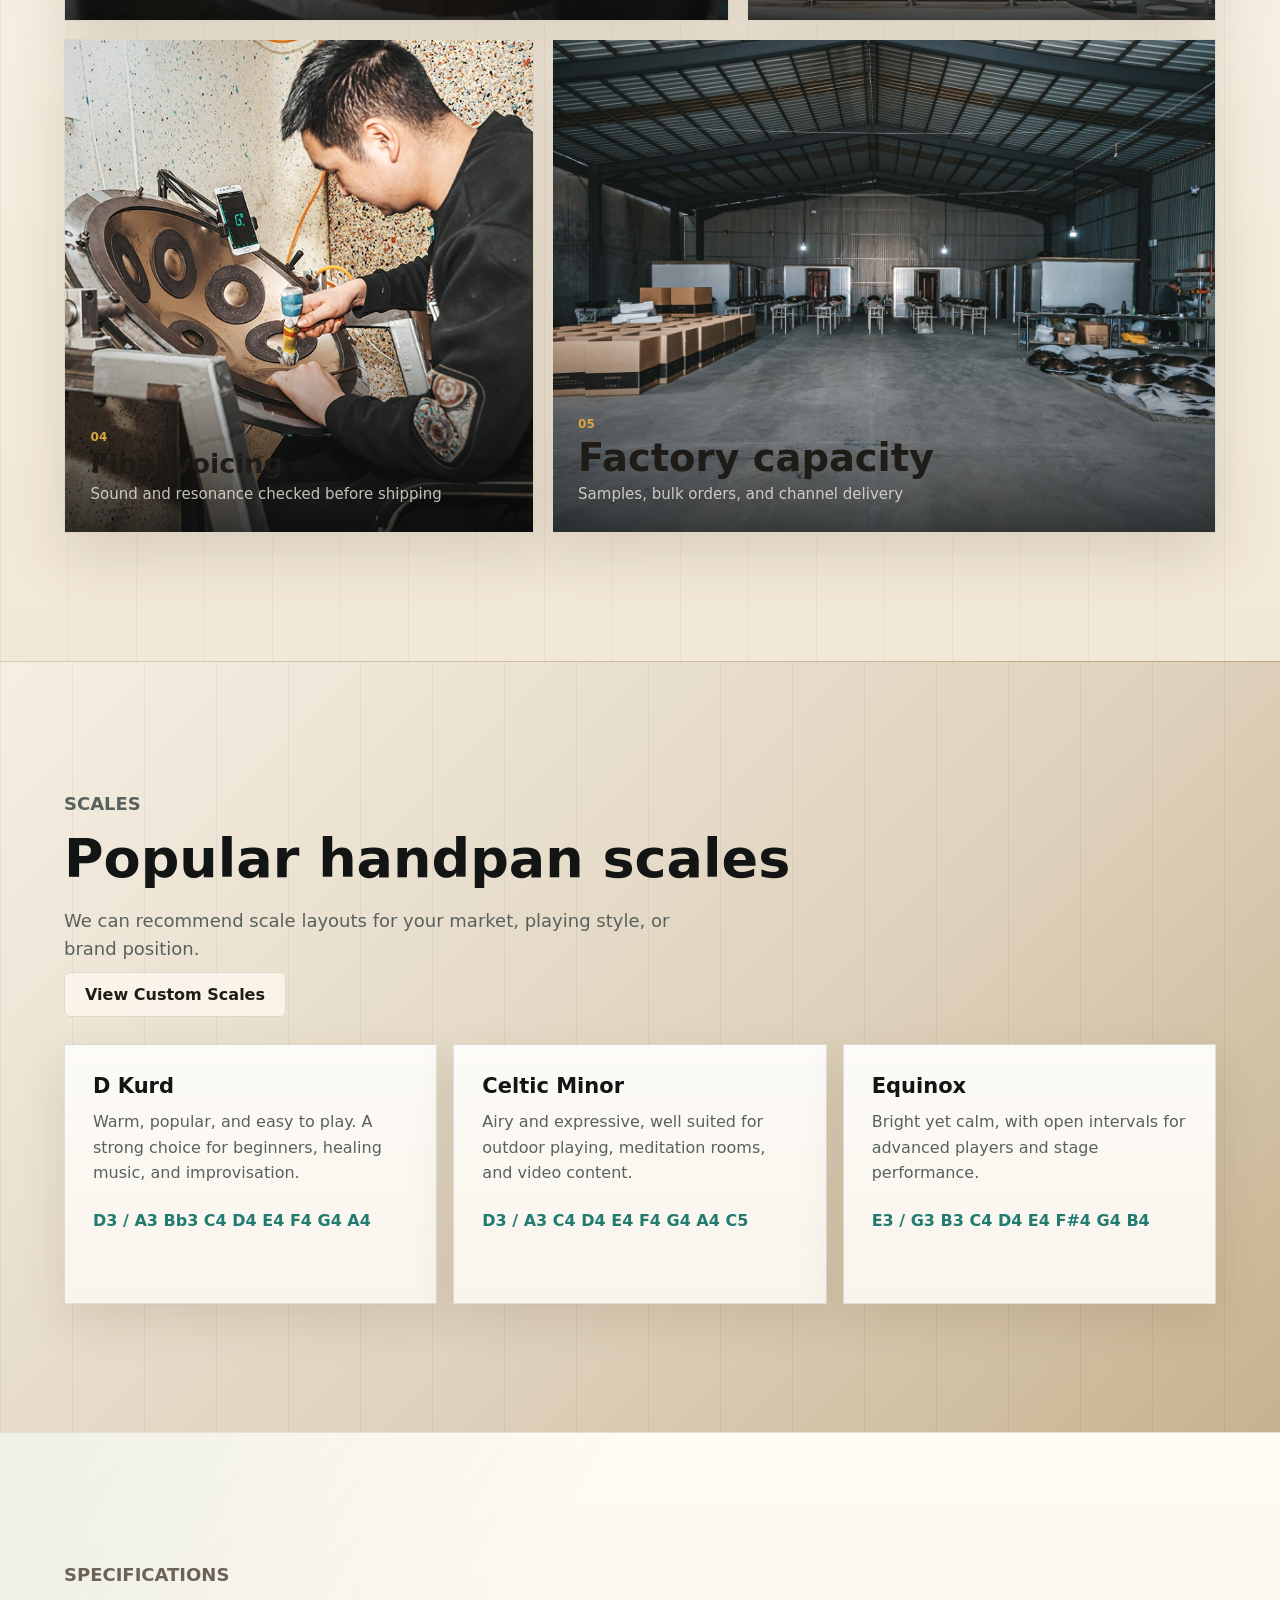
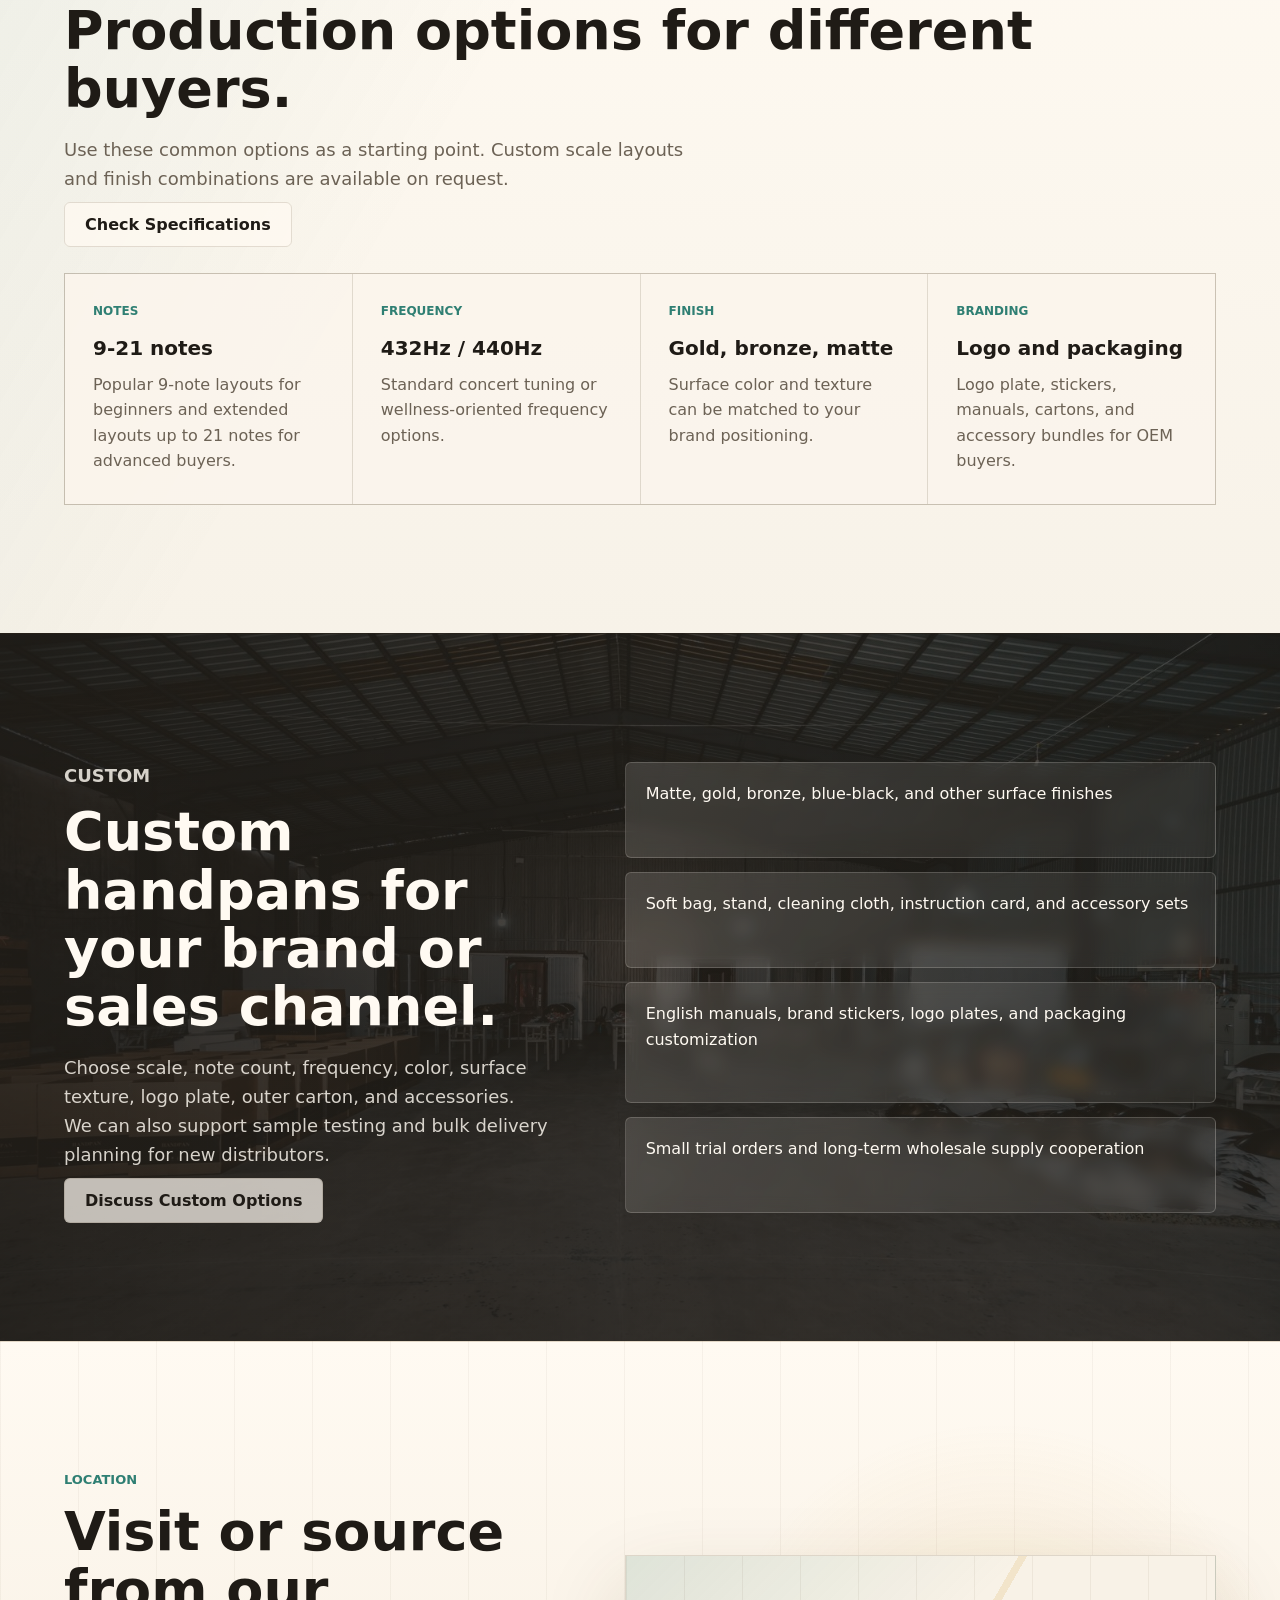
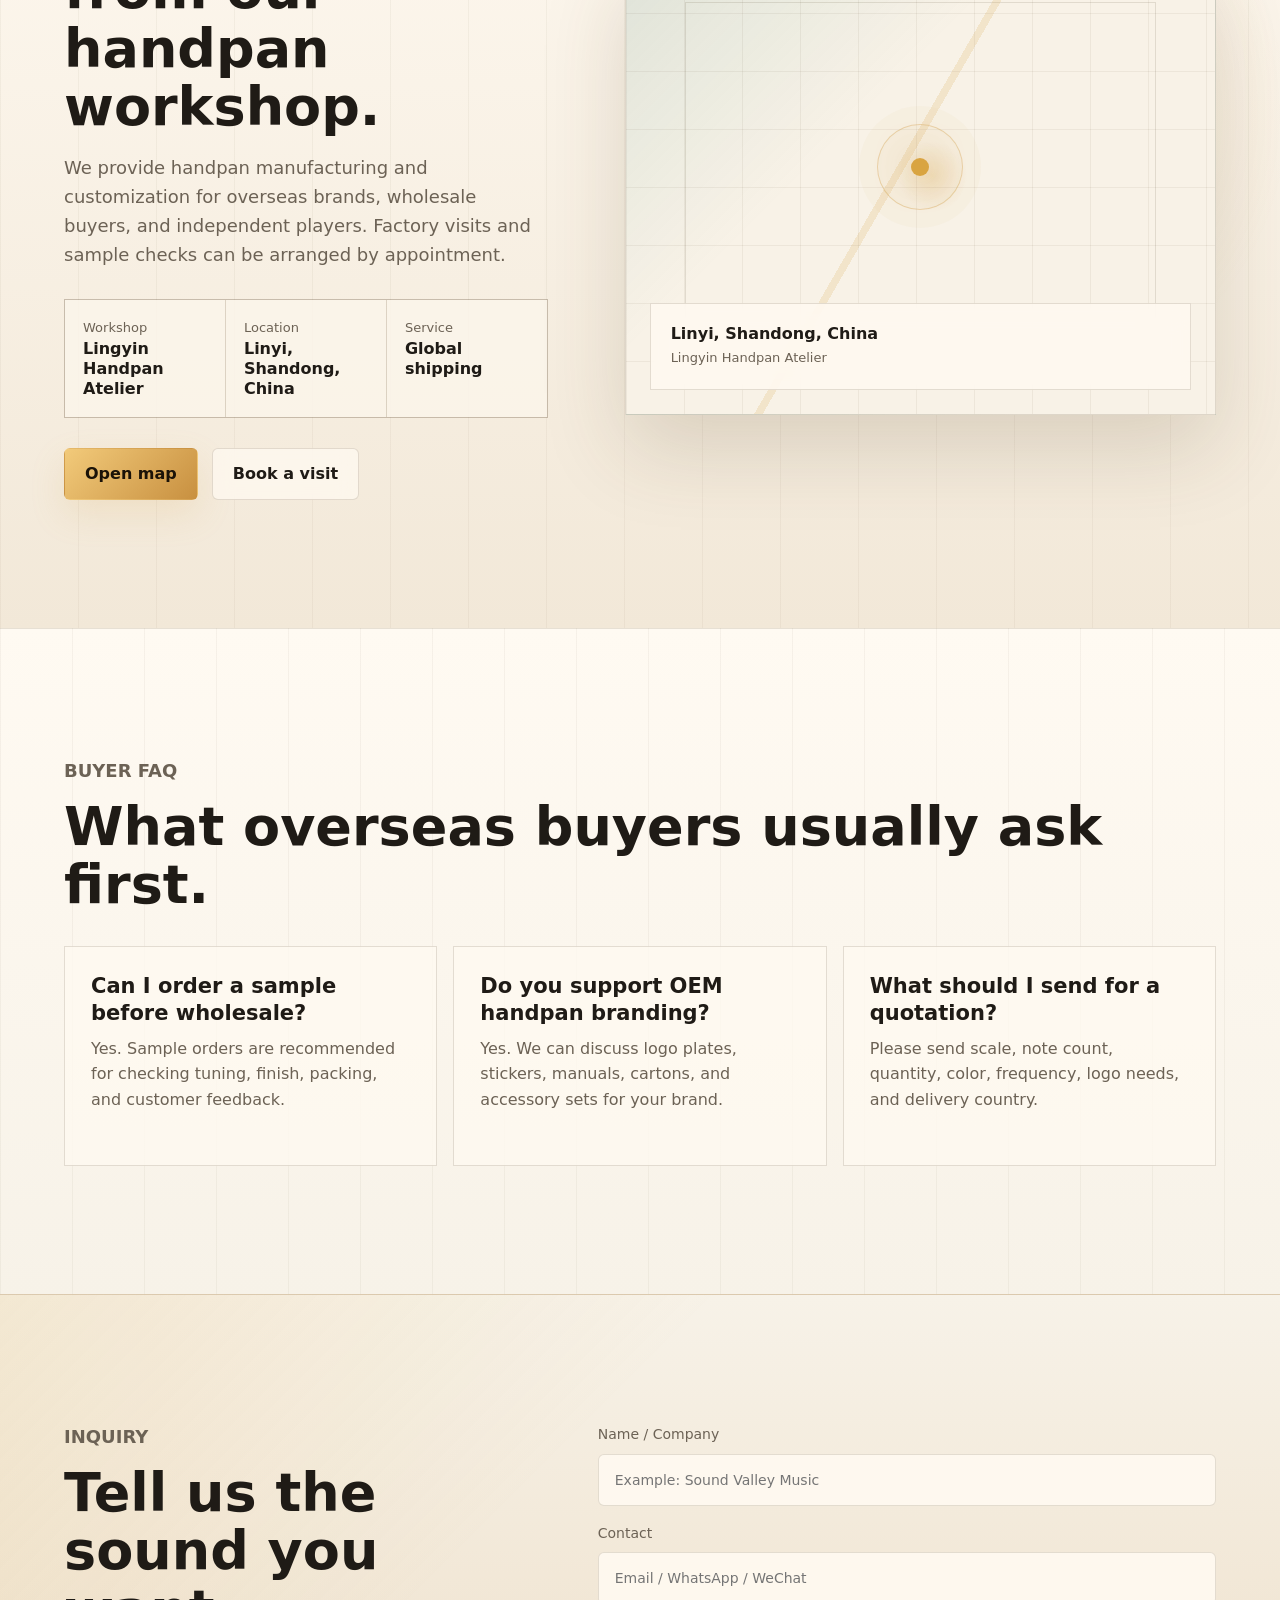
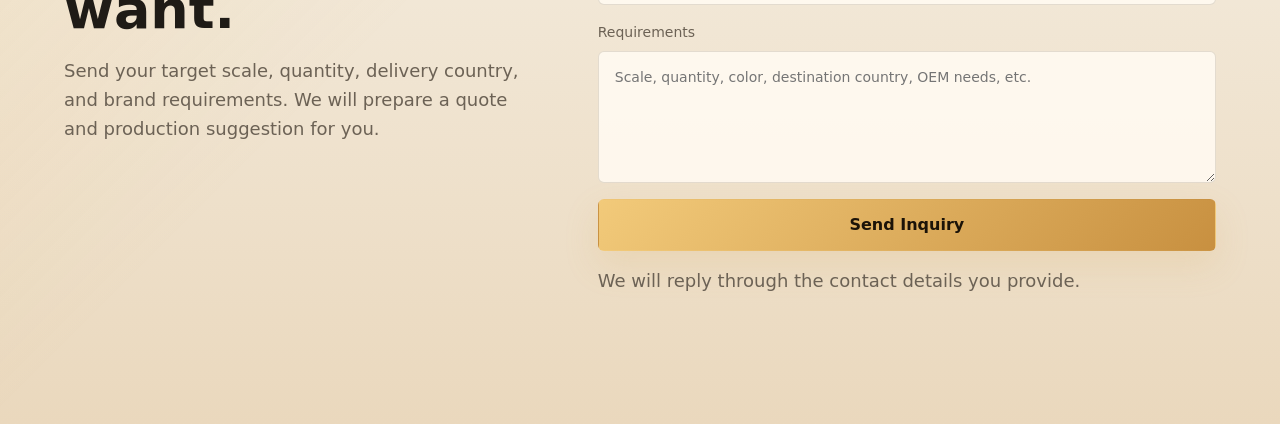
==== commit 8e0b6b05: "Add stable Cloudflare Pages baseline" ====
--- a/index.html
+++ b/index.html
@@ -1,156 +1,198 @@
 ﻿<!doctype html>
-<html lang="zh-CN">
+<html lang="en">
   <head>
     <meta charset="utf-8" />
     <meta name="viewport" content="width=device-width, initial-scale=1" />
-    <title>Lingyin Handpan | 手碟制造工坊</title>
+    <title>Handpan Manufacturer & Custom Handpan Supplier | Lingyin Handpan</title>
     <meta
       name="description"
-      content="Lingyin Handpan 是一家专注手工调音、定制音阶与出口交付的手碟制造工坊。"
+      content="Lingyin Handpan is a China handpan manufacturer offering custom scales, OEM handpan production, wholesale supply, factory direct pricing, and global delivery."
     />
+    <meta name="robots" content="index,follow" />
+    <link rel="canonical" href="https://handpanmanufacturer.com/" />
+    <meta property="og:title" content="Lingyin Handpan | Custom Handpan Manufacturer" />
+    <meta property="og:description" content="Factory direct handpan manufacturing, custom scales, OEM branding, wholesale supply, and global delivery." />
+    <meta property="og:type" content="website" />
+    <meta property="og:site_name" content="Lingyin Handpan" />
+    <meta property="og:url" content="https://handpanmanufacturer.com/" />
+    <meta property="og:image" content="https://handpanmanufacturer.com/assets/hero-gold-handpan-cutout-clean.png" />
+    <meta name="twitter:card" content="summary_large_image" />
+    <meta name="twitter:title" content="Lingyin Handpan | Custom Handpan Manufacturer" />
+    <meta name="twitter:description" content="Factory direct handpan manufacturing, custom scales, OEM branding, wholesale supply, and global delivery." />
+    <meta name="twitter:image" content="https://handpanmanufacturer.com/assets/hero-gold-handpan-cutout-clean.png" />
     <meta name="theme-color" content="#f7f2e8" />
     <meta name="mobile-web-app-capable" content="yes" />
     <meta name="apple-mobile-web-app-capable" content="yes" />
     <meta name="apple-mobile-web-app-title" content="Lingyin" />
     <link rel="manifest" href="./manifest.json" />
     <link rel="apple-touch-icon" href="./assets/app-icon-192.png" />
-    <link rel="stylesheet" href="./styles.css" />
+    <link rel="stylesheet" href="./styles.css?v=20260610-nav-pages" />
   </head>
   <body>
     <header class="site-header">
-      <a class="brand" href="#top" aria-label="Lingyin Handpan 首页">
+      <a class="brand" href="#top" aria-label="Lingyin Handpan home">
         <span class="brand-mark">L</span>
         <span>
           <strong>Lingyin</strong>
           <small>Handpan Atelier</small>
         </span>
       </a>
-      <nav class="nav" aria-label="主导航">
-        <a href="#craft">工艺</a>
-        <a href="#scales">音阶</a>
-        <a href="#custom">定制</a>
-        <a href="#location">位置</a>
-        <a href="#contact">询盘</a>
+      <nav class="nav" aria-label="Main navigation">
+        <a href="/craft">Craft</a>
+        <a href="/products">Products</a>
+        <a href="/scales">Scales</a>
+        <a href="/specs">Specs</a>
+        <a href="/custom">Custom</a>
+        <a href="/inquiry">Inquiry</a>
       </nav>
     </header>
 
     <main id="top">
-      <section class="hero" aria-label="手碟品牌首页">
-        <img class="hero-product" src="./assets/hero-gold-handpan-cutout-clean.png" alt="金色手碟产品展示" />
+      <section class="hero" aria-label="Custom handpan manufacturer homepage">
+        <img class="hero-product" src="./assets/hero-gold-handpan-cutout-clean.png" alt="Golden custom handpan product" />
         <div class="hero-shade"></div>
         <div class="hero-copy">
-          <p class="eyebrow">手工调音 · 工坊直供 · 全球交付</p>
-          <h1>让每一只手碟，都拥有安静而清澈的共鸣。</h1>
+          <p class="eyebrow">Hand tuned · Factory direct · Global delivery</p>
+          <img class="mobile-hero-product" src="./assets/hero-gold-handpan-cutout-clean.png" alt="Golden custom handpan product" style="display: none; width: min(78vw, 292px); height: auto; max-height: 190px; margin: 0 auto 16px; object-fit: contain;" />
+          <h1>Custom handpans with clear, stable resonance.</h1>
           <p>
-            我们为演奏者、疗愈空间、乐器品牌与跨境渠道制造高稳定性的手碟，
-            支持音阶定制、表面处理、包装方案与批量合作。
+            Lingyin Handpan manufactures high-stability handpans for musicians,
+            wellness spaces, instrument brands, and wholesale channels. We support
+            custom scales, surface finishes, OEM branding, packaging, and bulk orders.
           </p>
           <div class="hero-actions">
-            <a class="button primary" href="#contact">获取报价</a>
-            <a class="button secondary" href="#scales">查看音阶</a>
-          </div>
-        </div>
-      </section>
-
-      <section class="stats" aria-label="生产能力">
+            <a class="button primary" href="/inquiry">Request Factory Quote</a>
+            <a class="button secondary" href="/scales">View Custom Scales</a>
+          </div>
+          <div class="hero-trust" aria-label="Buyer trust points">
+            <span>OEM branding</span>
+            <span>Sample orders</span>
+            <span>Export packing</span>
+          </div>
+        </div>
+      </section>
+
+      <section class="stats" aria-label="Manufacturing capabilities">
         <div>
           <strong>432Hz / 440Hz</strong>
-          <span>支持常用频率</span>
-        </div>
-        <div>
-          <strong>9-17 Notes</strong>
-          <span>多规格音位选择</span>
+          <span>Common tuning frequencies</span>
+        </div>
+        <div>
+          <strong>9-21 Notes</strong>
+          <span>Multiple note layouts</span>
         </div>
         <div>
           <strong>OEM / ODM</strong>
-          <span>品牌与渠道合作</span>
+          <span>Brand and channel support</span>
         </div>
         <div>
           <strong>QC Tuning</strong>
-          <span>出厂前二次校音</span>
-        </div>
+          <span>Final tuning before shipping</span>
+        </div>
+      </section>
+
+      <section class="buyer-panel" aria-label="Wholesale buyer information">
+        <article>
+          <span>For distributors</span>
+          <h2>Factory direct handpans for wholesale and OEM buyers.</h2>
+        </article>
+        <article>
+          <strong>Sample first</strong>
+          <p>Start with a sample handpan to check tone, finish, packaging, and market fit before bulk orders.</p>
+        </article>
+        <article>
+          <strong>Export ready</strong>
+          <p>Protective packing, accessory sets, and English materials can be prepared for cross-border delivery.</p>
+        </article>
+        <article>
+          <strong>Clear quoting</strong>
+          <p>Send scale, quantity, finish, logo needs, and destination country. We reply with production advice.</p>
+        </article>
       </section>
 
       <section class="section split" id="craft">
         <div>
           <p class="eyebrow">Craft</p>
-          <h2>从钢材到声音，每一步都为稳定共鸣服务。</h2>
+          <h2>From steel to sound, every step is built for stable resonance.</h2>
           <p class="section-note">
-            真实工坊、真实调音流程。我们把金属成型、音区校准、表面处理与出厂检查放在同一套生产标准里，
-            让每一只手碟都拥有可复现的音准和触感。
-          </p>
+            Our workshop controls shell forming, note shaping, fine tuning, surface
+            treatment, and final inspection under one production standard. Each
+            handpan is checked for repeatable pitch, touch response, and resonance.
+          </p>
+          <a class="button secondary" href="/craft">Learn About Our Craft</a>
         </div>
         <div class="feature-grid">
           <article>
             <span>01</span>
-            <h3>精选钢材</h3>
-            <p>采用适合手碟振动结构的钢材，并根据目标音色进行热处理与表面保护。</p>
+            <h3>Selected steel</h3>
+            <p>We choose steel suited to handpan vibration and treat it for the target tone and finish.</p>
           </article>
           <article>
             <span>02</span>
-            <h3>手工塑形</h3>
-            <p>每个音位都经过反复敲制、修正和应力释放，让触感与响应保持均衡。</p>
+            <h3>Hand shaping</h3>
+            <p>Each note area is shaped, corrected, and released by hand for balanced touch response.</p>
           </article>
           <article>
             <span>03</span>
-            <h3>精细调音</h3>
-            <p>基础频率、八度音和泛音逐项校准，确保独奏和合奏时都有干净的音准。</p>
+            <h3>Precision tuning</h3>
+            <p>Fundamental, octave, and overtone relationships are checked for clean solo or ensemble playing.</p>
           </article>
           <article>
             <span>04</span>
-            <h3>严谨包装</h3>
-            <p>出厂前完成外观、音准、共振、配件和包装检查，适配长途运输。</p>
-          </article>
-        </div>
-      </section>
-
-      <section class="atelier-gallery" aria-label="手碟工坊实拍">
+            <h3>Export packing</h3>
+            <p>Before shipping, we inspect appearance, pitch, resonance, accessories, and protective packaging.</p>
+          </article>
+        </div>
+      </section>
+
+      <section class="atelier-gallery" id="atelier" aria-label="Handpan workshop photos">
         <div class="gallery-intro">
           <p class="eyebrow">Atelier</p>
-          <h2>看得见的工艺，听得见的稳定。</h2>
+          <h2>Visible craftsmanship, reliable sound.</h2>
           <p>
-            从壳体成型到逐音调校，每一道工序都由经验工匠完成，并通过设备与人工听感双重确认。
+            From shell forming to final voicing, every process is handled by experienced
+            makers and checked by both measurement and listening.
           </p>
         </div>
         <div class="gallery-grid refined">
           <figure class="gallery-card hero-shot">
-            <img src="./assets/craft-tuning-close.jpg" alt="手碟音区精细调音特写" />
+            <img src="./assets/craft-tuning-close.jpg" alt="Close-up of precision handpan tuning" />
             <figcaption>
               <span>01</span>
               <strong>Precision tuning</strong>
-              <em>逐个音区校准基音、八度与泛音</em>
+              <em>Fundamental, octave, and overtone control</em>
             </figcaption>
           </figure>
           <figure class="gallery-card detail-shot">
-            <img src="./assets/craft-maker.jpg" alt="工匠在设备前制作手碟音区" />
+            <img src="./assets/craft-maker.jpg" alt="Handpan maker shaping note areas" />
             <figcaption>
               <span>02</span>
               <strong>Hand finishing</strong>
-              <em>手工修整触感与响应</em>
+              <em>Touch response and surface detail by hand</em>
             </figcaption>
           </figure>
           <figure class="gallery-card detail-shot">
-            <img src="./assets/craft-machine.jpg" alt="手碟工坊中的金属加工设备" />
+            <img src="./assets/craft-machine.jpg" alt="Metal forming equipment in handpan workshop" />
             <figcaption>
               <span>03</span>
               <strong>Metal forming</strong>
-              <em>稳定壳体结构与尺寸一致性</em>
+              <em>Consistent shell structure and dimensions</em>
             </figcaption>
           </figure>
           <figure class="gallery-card process-shot">
-            <img src="./assets/craft-tuning-worker.jpg" alt="工匠正在对手碟进行调音" />
+            <img src="./assets/craft-tuning-worker.jpg" alt="Craftsperson tuning a handpan" />
             <figcaption>
               <span>04</span>
               <strong>Final voicing</strong>
-              <em>出厂前复检音色与共鸣</em>
+              <em>Sound and resonance checked before shipping</em>
             </figcaption>
           </figure>
           <figure class="gallery-card capacity-shot">
-            <img src="./assets/craft-workshop-wide.jpg" alt="手碟工厂仓储和生产空间" />
+            <img src="./assets/craft-workshop-wide.jpg" alt="Handpan factory production and storage space" />
             <figcaption>
               <span>05</span>
               <strong>Factory capacity</strong>
-              <em>支持样品、批量和渠道交付</em>
+              <em>Samples, bulk orders, and channel delivery</em>
             </figcaption>
           </figure>
         </div>
@@ -159,61 +201,96 @@
       <section class="section tonal" id="scales">
         <div class="section-head">
           <p class="eyebrow">Scales</p>
-          <h2>热门音阶</h2>
-          <p>可按你的市场、演奏风格或品牌定位推荐音阶组合。</p>
+          <h2>Popular handpan scales</h2>
+          <p>We can recommend scale layouts for your market, playing style, or brand position.</p>
+          <a class="button secondary" href="/scales">View Custom Scales</a>
         </div>
         <div class="scale-list">
           <article>
             <h3>D Kurd</h3>
-            <p>温暖、流行、上手快，适合初学者、疗愈音乐和即兴演奏。</p>
+            <p>Warm, popular, and easy to play. A strong choice for beginners, healing music, and improvisation.</p>
             <span>D3 / A3 Bb3 C4 D4 E4 F4 G4 A4</span>
           </article>
           <article>
             <h3>Celtic Minor</h3>
-            <p>空灵、叙事感强，适合户外演奏、冥想空间和短视频内容。</p>
+            <p>Airy and expressive, well suited for outdoor playing, meditation rooms, and video content.</p>
             <span>D3 / A3 C4 D4 E4 F4 G4 A4 C5</span>
           </article>
           <article>
             <h3>Equinox</h3>
-            <p>明亮又沉静，音程关系开放，适合进阶玩家与舞台演出。</p>
+            <p>Bright yet calm, with open intervals for advanced players and stage performance.</p>
             <span>E3 / G3 B3 C4 D4 E4 F#4 G4 B4</span>
           </article>
         </div>
       </section>
 
+      <section class="section specs-section" id="specs">
+        <div class="section-head">
+          <p class="eyebrow">Specifications</p>
+          <h2>Production options for different buyers.</h2>
+          <p>Use these common options as a starting point. Custom scale layouts and finish combinations are available on request.</p>
+          <a class="button secondary" href="/specs">Check Specifications</a>
+        </div>
+        <div class="spec-grid">
+          <article>
+            <span>Notes</span>
+            <strong>9-21 notes</strong>
+            <p>Popular 9-note layouts for beginners and extended layouts up to 21 notes for advanced buyers.</p>
+          </article>
+          <article>
+            <span>Frequency</span>
+            <strong>432Hz / 440Hz</strong>
+            <p>Standard concert tuning or wellness-oriented frequency options.</p>
+          </article>
+          <article>
+            <span>Finish</span>
+            <strong>Gold, bronze, matte</strong>
+            <p>Surface color and texture can be matched to your brand positioning.</p>
+          </article>
+          <article>
+            <span>Branding</span>
+            <strong>Logo and packaging</strong>
+            <p>Logo plate, stickers, manuals, cartons, and accessory bundles for OEM buyers.</p>
+          </article>
+        </div>
+      </section>
+
       <section class="section product-band" id="custom">
         <div>
           <p class="eyebrow">Custom</p>
-          <h2>为你的品牌或渠道定制手碟。</h2>
+          <h2>Custom handpans for your brand or sales channel.</h2>
           <p>
-            你可以选择音阶、音位数量、频率、颜色、表面纹理、Logo 铭牌、外箱与配件。
-            我们也能为新渠道提供样品测试和批量交付建议。
-          </p>
+            Choose scale, note count, frequency, color, surface texture, logo plate,
+            outer carton, and accessories. We can also support sample testing and
+            bulk delivery planning for new distributors.
+          </p>
+          <a class="button secondary" href="/custom">Discuss Custom Options</a>
         </div>
         <ul class="check-list">
-          <li>哑光、金色、古铜、蓝黑等表面处理</li>
-          <li>软包、鼓架、清洁布、说明卡等配件组合</li>
-          <li>支持英文说明书、品牌贴纸与包装定制</li>
-          <li>小批量试单与长期供货合作</li>
+          <li>Matte, gold, bronze, blue-black, and other surface finishes</li>
+          <li>Soft bag, stand, cleaning cloth, instruction card, and accessory sets</li>
+          <li>English manuals, brand stickers, logo plates, and packaging customization</li>
+          <li>Small trial orders and long-term wholesale supply cooperation</li>
         </ul>
       </section>
 
       <section class="section location-section" id="location">
         <div class="location-copy">
           <p class="eyebrow">Location</p>
-          <h2>欢迎了解我们的手碟制造工坊。</h2>
+          <h2>Visit or source from our handpan workshop.</h2>
           <p>
-            我们为海外品牌、批发渠道和独立演奏者提供手碟生产与定制服务。
-            如果你计划验厂、看样或长期合作，可以提前预约工坊参观。
+            We provide handpan manufacturing and customization for overseas brands,
+            wholesale buyers, and independent players. Factory visits and sample
+            checks can be arranged by appointment.
           </p>
           <div class="location-meta">
             <div>
               <span>Workshop</span>
-              <strong>鹿鸣土陶艺有限公司</strong>
+              <strong>Lingyin Handpan Atelier</strong>
             </div>
             <div>
               <span>Location</span>
-              <strong>中国山东省临沂市</strong>
+              <strong>Linyi, Shandong, China</strong>
             </div>
             <div>
               <span>Service</span>
@@ -221,57 +298,116 @@
             </div>
           </div>
           <div class="location-actions">
-            <a class="button primary" href="https://www.google.com/maps/search/?api=1&query=%E4%B8%AD%E5%9B%BD%E5%B1%B1%E4%B8%9C%E7%9C%81%E4%B8%B4%E6%B2%82%E5%B8%82%E9%B9%BF%E9%B8%A3%E5%9C%9F%E9%99%B6%E8%89%BA%E6%9C%89%E9%99%90%E5%85%AC%E5%8F%B8" target="_blank" rel="noreferrer">打开地图</a>
-            <a class="button secondary" href="#contact">预约参观</a>
-          </div>
-        </div>
-        <div class="map-card" aria-label="工坊位置地图展示">
+            <a class="button primary" href="https://www.google.com/maps/search/?api=1&query=Linyi%20Shandong%20China%20handpan%20workshop" target="_blank" rel="noreferrer">Open map</a>
+            <a class="button secondary" href="/inquiry">Book a visit</a>
+          </div>
+        </div>
+        <div class="map-card" aria-label="Workshop location map">
           <div class="map-grid"></div>
           <div class="map-pin">
             <span></span>
           </div>
           <div class="map-label">
-            <strong>中国山东省临沂市</strong>
-            <span>鹿鸣土陶艺有限公司</span>
-          </div>
+            <strong>Linyi, Shandong, China</strong>
+            <span>Lingyin Handpan Atelier</span>
+          </div>
+        </div>
+      </section>
+
+      <section class="section faq-section" aria-label="Common buyer questions">
+        <div class="section-head">
+          <p class="eyebrow">Buyer FAQ</p>
+          <h2>What overseas buyers usually ask first.</h2>
+        </div>
+        <div class="faq-list">
+          <article>
+            <h3>Can I order a sample before wholesale?</h3>
+            <p>Yes. Sample orders are recommended for checking tuning, finish, packing, and customer feedback.</p>
+          </article>
+          <article>
+            <h3>Do you support OEM handpan branding?</h3>
+            <p>Yes. We can discuss logo plates, stickers, manuals, cartons, and accessory sets for your brand.</p>
+          </article>
+          <article>
+            <h3>What should I send for a quotation?</h3>
+            <p>Please send scale, note count, quantity, color, frequency, logo needs, and delivery country.</p>
+          </article>
         </div>
       </section>
 
       <section class="section contact" id="contact">
         <div>
           <p class="eyebrow">Inquiry</p>
-          <h2>告诉我们你想要的声音。</h2>
+          <h2>Tell us the sound you want.</h2>
           <p>
-            发送目标音阶、数量、交付国家和品牌需求，我们会为你准备报价与生产建议。
-          </p>
-        </div>
-        <form name="inquiry" method="POST" action="https://formsubmit.co/1b110e1ff9dc62fd6e1575bf24b1011f">
-          <input type="hidden" name="_subject" value="Handpan website inquiry" />
+            Send your target scale, quantity, delivery country, and brand requirements.
+            We will prepare a quote and production suggestion for you.
+          </p>
+        </div>
+        <form name="inquiry" action="https://formsubmit.co/19954068506a@gmail.com" method="POST">
+          <input type="hidden" name="_subject" value="New Handpan Inquiry" />
           <input type="hidden" name="_template" value="table" />
           <input type="hidden" name="_captcha" value="false" />
-          <input type="hidden" name="_next" value="https://handpanfactorydirect.com/success.html" />
-          <input type="hidden" name="source" value="handpanfactorydirect.com" />
+          <input type="hidden" name="_next" value="https://handpanmanufacturer.com/thank-you.html" />
+          <input type="hidden" name="source" value="handpanmanufacturer.com" />
+          <input type="hidden" name="product" id="inquiry-product" value="" />
           <label>
-            姓名 / 公司
-            <input type="text" name="name" placeholder="例如：山海乐器" required />
+            Name / Company
+            <input type="text" name="name" placeholder="Example: Sound Valley Music" required />
           </label>
           <label>
-            联系方式
-            <input type="text" name="contact" placeholder="邮箱 / WhatsApp / 微信" required />
+            Contact
+            <input type="text" name="contact" placeholder="Email / WhatsApp / WeChat" required />
           </label>
           <label>
-            需求说明
-            <textarea name="message" placeholder="音阶、数量、颜色、交付国家等" required></textarea>
+            Requirements
+            <textarea name="message" placeholder="Scale, quantity, color, destination country, OEM needs, etc." required></textarea>
           </label>
-          <button type="submit">发送询盘</button>
-          <p class="form-status" aria-live="polite">提交后我们会尽快通过你留下的联系方式回复。</p>
+          <button type="submit">Send Inquiry</button>
+          <p class="form-status" aria-live="polite">We will reply through the contact details you provide.</p>
         </form>
       </section>
     </main>
+    <script type="application/ld+json">
+      {
+        "@context": "https://schema.org",
+        "@type": "LocalBusiness",
+        "name": "Lingyin Handpan",
+        "url": "https://handpanmanufacturer.com/",
+        "image": "https://handpanmanufacturer.com/assets/hero-gold-handpan-cutout-clean.png",
+        "description": "China handpan manufacturer offering custom scales, OEM handpan production, wholesale supply, and global delivery.",
+        "address": {
+          "@type": "PostalAddress",
+          "addressLocality": "Linyi",
+          "addressRegion": "Shandong",
+          "addressCountry": "CN"
+        },
+        "areaServed": "Worldwide",
+        "makesOffer": [
+          {
+            "@type": "Offer",
+            "itemOffered": {
+              "@type": "Product",
+              "name": "Custom handpan manufacturing"
+            }
+          }
+        ]
+      }
+    </script>
     <script>
+      const selectedProduct = new URLSearchParams(window.location.search).get("product");
+      if (selectedProduct) {
+        const productField = document.querySelector("#inquiry-product");
+        const messageField = document.querySelector('textarea[name="message"]');
+        if (productField) productField.value = selectedProduct;
+        if (messageField && !messageField.value) {
+          messageField.value = `Product: ${selectedProduct}\n\n`;
+        }
+      }
+
       if ("serviceWorker" in navigator) {
         window.addEventListener("load", () => {
-          navigator.serviceWorker.register("./sw.js").catch(() => {});
+          navigator.serviceWorker.register("./sw.js?v=20260608-domain-switch").catch(() => {});
         });
       }
     </script>
--- a/styles.css
+++ b/styles.css
@@ -138,6 +138,10 @@
   filter: drop-shadow(0 42px 72px rgba(74, 55, 25, 0.28)) brightness(1.02) saturate(1.08) contrast(1.02);
 }
 
+.mobile-hero-product {
+  display: none;
+}
+
 .hero-shade {
   position: absolute;
   inset: 0;
@@ -207,6 +211,25 @@
   flex-wrap: wrap;
   gap: 14px;
   margin-top: 32px;
+}
+
+.hero-trust {
+  display: flex;
+  flex-wrap: wrap;
+  gap: 10px;
+  margin-top: 22px;
+}
+
+.hero-trust span {
+  display: inline-flex;
+  align-items: center;
+  border: 1px solid rgba(89, 70, 45, 0.16);
+  border-radius: 999px;
+  padding: 7px 12px;
+  background: rgba(255, 250, 241, 0.72);
+  color: #53483b;
+  font-size: 13px;
+  font-weight: 700;
 }
 
 .button,
@@ -269,6 +292,55 @@
   color: var(--muted);
 }
 
+.buyer-panel {
+  display: grid;
+  grid-template-columns: minmax(280px, 1.35fr) repeat(3, minmax(190px, 1fr));
+  border-bottom: 1px solid var(--line);
+  background:
+    linear-gradient(90deg, rgba(255, 250, 241, 0.94), rgba(247, 242, 232, 0.78)),
+    #fffaf2;
+}
+
+.buyer-panel article {
+  min-height: 178px;
+  padding: clamp(24px, 4vw, 42px);
+  border-right: 1px solid var(--line);
+}
+
+.buyer-panel article:last-child {
+  border-right: 0;
+}
+
+.buyer-panel span,
+.spec-grid span {
+  display: block;
+  margin-bottom: 10px;
+  color: var(--teal);
+  font-size: 12px;
+  font-weight: 800;
+  text-transform: uppercase;
+}
+
+.buyer-panel h2 {
+  max-width: 520px;
+  margin-bottom: 0;
+  font-size: clamp(28px, 3vw, 44px);
+}
+
+.buyer-panel strong,
+.spec-grid strong {
+  display: block;
+  margin-bottom: 8px;
+  font-size: 20px;
+}
+
+.buyer-panel p,
+.spec-grid p,
+.faq-list p {
+  margin-bottom: 0;
+  color: var(--muted);
+}
+
 .section {
   padding: clamp(72px, 10vw, 128px) clamp(18px, 5vw, 72px);
   position: relative;
@@ -488,6 +560,27 @@
   display: block;
   margin-top: 22px;
   font-weight: 800;
+}
+
+.specs-section {
+  background:
+    linear-gradient(120deg, rgba(47, 127, 115, 0.08), transparent 36%),
+    linear-gradient(180deg, #fffaf2, #f7f2e8);
+}
+
+.spec-grid {
+  display: grid;
+  grid-template-columns: repeat(4, minmax(0, 1fr));
+  gap: 1px;
+  margin-top: 36px;
+  border: 1px solid var(--line);
+  background: var(--line);
+}
+
+.spec-grid article {
+  min-height: 230px;
+  padding: 28px;
+  background: rgba(255, 250, 241, 0.86);
 }
 
 .product-band {
@@ -648,6 +741,26 @@
   backdrop-filter: blur(8px);
 }
 
+.faq-section {
+  background:
+    linear-gradient(90deg, rgba(89, 70, 45, 0.05) 1px, transparent 1px) 0 0 / 72px 72px,
+    linear-gradient(180deg, #fffaf2, #f7f2e8);
+}
+
+.faq-list {
+  display: grid;
+  grid-template-columns: repeat(3, minmax(0, 1fr));
+  gap: 16px;
+  margin-top: 32px;
+}
+
+.faq-list article {
+  min-height: 220px;
+  border: 1px solid var(--line);
+  padding: 26px;
+  background: rgba(255, 250, 241, 0.78);
+}
+
 .contact {
   display: grid;
   grid-template-columns: minmax(280px, 0.85fr) minmax(300px, 1.15fr);
@@ -709,7 +822,7 @@
   }
 
   .nav {
-    max-width: 190px;
+    max-width: 260px;
   }
 
   .hero {
@@ -724,11 +837,12 @@
 
   .hero-product {
     object-position: center center;
-    padding: clamp(210px, 28svh, 250px) 24px clamp(380px, 48svh, 430px);
-    transform: scale(1.12);
+    padding: clamp(128px, 19svh, 166px) 72px clamp(570px, 66svh, 620px);
+    transform: scale(0.98);
     transform-origin: 50% 43%;
-    opacity: 0.95;
+    opacity: 0.9;
     filter: drop-shadow(0 34px 54px rgba(74, 55, 25, 0.28)) brightness(1.01) saturate(1.08) contrast(1.02);
+    mask-image: linear-gradient(180deg, #000 0%, #000 48%, transparent 72%);
   }
 
   .hero-copy {
@@ -744,13 +858,25 @@
   }
 
   .stats,
+  .buyer-panel,
   .split,
   .gallery-intro,
   .scale-list,
+  .spec-grid,
   .product-band,
   .location-section,
+  .faq-list,
   .contact {
     grid-template-columns: 1fr;
+  }
+
+  .buyer-panel article {
+    border-right: 0;
+    border-bottom: 1px solid var(--line);
+  }
+
+  .buyer-panel article:last-child {
+    border-bottom: 0;
   }
 
   .location-meta {
@@ -805,28 +931,1348 @@
     display: grid;
   }
 
+  .brand {
+    min-width: 0;
+  }
+
   .nav {
     justify-content: flex-start;
     max-width: none;
+    gap: 8px 18px;
+    font-size: 14px;
+  }
+
+  .hero {
+    display: block;
+    min-height: auto;
+    padding: 136px 18px 56px;
   }
 
   h1 {
-    font-size: 40px;
+    max-width: 350px;
+    margin-bottom: 16px;
+    font-size: clamp(34px, 10vw, 38px);
+    line-height: 1.05;
   }
 
   h2 {
     font-size: 30px;
   }
 
+  .eyebrow {
+    margin-bottom: 10px;
+    font-size: 12px;
+    line-height: 1.35;
+  }
+
+  .hero-copy {
+    display: flex;
+    flex-direction: column;
+    width: 100%;
+    margin: 0;
+    padding: 0;
+  }
+
   .hero-copy p:not(.eyebrow),
   .section-head p,
+  .buyer-panel p,
   .product-band p,
   .contact p {
+    font-size: 15px;
+    line-height: 1.65;
+  }
+
+  .hero-copy p:not(.eyebrow) {
+    order: 3;
+    max-width: 340px;
+  }
+
+  .hero-actions {
+    order: 4;
+    display: grid;
+    grid-template-columns: 1fr 1fr;
+    gap: 10px;
+    margin-top: 24px;
+  }
+
+  .hero-actions .button {
+    display: inline-flex;
+    align-items: center;
+    justify-content: center;
+    min-width: 0;
+    padding: 11px 10px;
+    text-align: center;
+    white-space: nowrap;
+  }
+
+  .hero-trust {
+    order: 5;
+    gap: 8px;
+    margin-top: 18px;
+  }
+
+  .hero-copy .eyebrow {
+    order: 1;
+  }
+
+  .hero .mobile-hero-product {
+    position: static;
+    inset: auto;
+    order: 2;
+    display: block !important;
+    width: min(78vw, 292px);
+    height: auto;
+    max-height: 190px;
+    margin: 0 auto 16px;
+    object-fit: contain;
+    filter: drop-shadow(0 22px 38px rgba(74, 55, 25, 0.2)) brightness(1.02) saturate(1.04);
+  }
+
+  .hero-copy h1 {
+    order: 3;
+  }
+
+  .hero-trust span {
+    padding: 6px 10px;
+    font-size: 12px;
+  }
+
+  .hero-product {
+    display: none;
+  }
+
+  .atelier-gallery {
+    padding: 64px 0 0;
+  }
+
+  .gallery-intro {
+    padding: 0 18px;
+    margin-bottom: 30px;
+  }
+
+  .gallery-grid {
+    gap: 0;
+  }
+
+  .gallery-card,
+  .gallery-card.large,
+  .gallery-card.tall,
+  .gallery-card.wide,
+  .gallery-card.hero-shot,
+  .gallery-card.detail-shot,
+  .gallery-card.process-shot,
+  .gallery-card.capacity-shot {
+    height: 420px;
+    min-height: 420px;
+    border: 0;
+    box-shadow: none;
+  }
+
+  .gallery-card img {
+    width: 100%;
+    height: 100% !important;
+    object-fit: cover;
+    transform: none;
+  }
+
+  .gallery-card::after {
+    background:
+      linear-gradient(0deg, rgba(8, 10, 10, 0.7) 0%, rgba(8, 10, 10, 0.42) 30%, transparent 62%);
+  }
+
+  .gallery-card figcaption {
+    left: 18px;
+    right: 18px;
+    bottom: 22px;
+  }
+
+  .gallery-card strong,
+  .gallery-card.hero-shot strong,
+  .gallery-card.capacity-shot strong {
+    color: #fffaf2;
+    font-size: 28px;
+  }
+
+  .gallery-card em {
+    color: rgba(255, 250, 242, 0.86);
+  }
+}
+
+/* Products catalog */
+.nav a.active {
+  color: var(--ink);
+  font-weight: 700;
+}
+
+.catalog-main,
+.product-main {
+  min-height: 100svh;
+  padding: 132px clamp(18px, 5vw, 72px) 80px;
+}
+
+.catalog-intro {
+  display: grid;
+  grid-template-columns: minmax(0, 1.2fr) minmax(280px, 0.8fr);
+  gap: clamp(28px, 7vw, 110px);
+  align-items: end;
+  max-width: 1440px;
+  margin: 0 auto 54px;
+}
+
+.catalog-intro h1 {
+  max-width: 760px;
+  margin-bottom: 0;
+}
+
+.catalog-intro-copy {
+  padding-bottom: 8px;
+}
+
+.catalog-intro-copy p {
+  color: var(--muted);
+  font-size: 17px;
+}
+
+.catalog-intro-copy span {
+  color: var(--teal);
+  font-size: 13px;
+  font-weight: 800;
+  text-transform: uppercase;
+}
+
+.products-grid {
+  display: grid;
+  grid-template-columns: repeat(3, minmax(0, 1fr));
+  gap: 22px;
+  max-width: 1440px;
+  margin: 0 auto;
+}
+
+.products-loading {
+  grid-column: 1 / -1;
+  min-height: 220px;
+  display: grid;
+  place-items: center;
+  color: var(--muted);
+}
+
+.product-card {
+  display: flex;
+  min-width: 0;
+  flex-direction: column;
+  overflow: hidden;
+  border: 1px solid var(--line);
+  border-radius: 6px;
+  background: rgba(255, 250, 241, 0.78);
+  box-shadow: 0 18px 54px rgba(74, 55, 25, 0.08);
+}
+
+.product-card-media {
+  position: relative;
+  display: block;
+  aspect-ratio: 4 / 3;
+  overflow: hidden;
+  background:
+    linear-gradient(90deg, rgba(89, 70, 45, 0.06) 1px, transparent 1px) 0 0 / 52px 52px,
+    linear-gradient(145deg, #fffaf2, #ead8bd);
+}
+
+.product-card-media img {
+  width: 100%;
+  height: 100%;
+  object-fit: contain;
+  padding: 18px;
+  transition: transform 240ms ease;
+  filter: drop-shadow(0 22px 30px rgba(74, 55, 25, 0.22));
+}
+
+.product-card:hover .product-card-media img {
+  transform: scale(1.035);
+}
+
+.product-card-body {
+  display: flex;
+  flex: 1;
+  flex-direction: column;
+  padding: 24px;
+}
+
+.product-card-body h2 {
+  margin-bottom: 12px;
+  font-size: 28px;
+}
+
+.product-card-description {
+  flex: 1;
+  color: var(--muted);
+  font-size: 15px;
+}
+
+.product-card-specs,
+.product-detail-specs {
+  margin: 22px 0 0;
+}
+
+.product-card-specs div,
+.product-detail-specs div {
+  display: flex;
+  justify-content: space-between;
+  gap: 18px;
+  padding: 10px 0;
+  border-top: 1px solid var(--line);
+}
+
+.product-card-specs dt,
+.product-detail-specs dt {
+  color: var(--muted);
+}
+
+.product-card-specs dd,
+.product-detail-specs dd {
+  margin: 0;
+  text-align: right;
+  font-weight: 700;
+}
+
+.product-card-actions,
+.product-detail-actions {
+  display: flex;
+  gap: 10px;
+  margin-top: 22px;
+}
+
+.product-card-actions .button {
+  flex: 1;
+  min-width: 0;
+  padding: 11px 12px;
+  text-align: center;
+}
+
+.catalog-cta {
+  display: flex;
+  align-items: center;
+  justify-content: space-between;
+  gap: 32px;
+  max-width: 1440px;
+  margin: 64px auto 0;
+  padding: clamp(28px, 5vw, 56px);
+  border-top: 1px solid var(--line);
+  border-bottom: 1px solid var(--line);
+  background: linear-gradient(120deg, rgba(217, 164, 65, 0.14), rgba(47, 127, 115, 0.07));
+}
+
+.catalog-cta h2 {
+  max-width: 760px;
+  margin-bottom: 0;
+  font-size: clamp(30px, 4vw, 48px);
+}
+
+.breadcrumb {
+  display: flex;
+  gap: 10px;
+  max-width: 1440px;
+  margin: 0 auto 26px;
+  color: var(--muted);
+  font-size: 14px;
+}
+
+.breadcrumb a:hover {
+  color: var(--teal);
+}
+
+.product-detail {
+  display: grid;
+  grid-template-columns: minmax(420px, 0.96fr) minmax(360px, 1.04fr);
+  gap: clamp(36px, 5.5vw, 78px);
+  align-items: start;
+  max-width: 1440px;
+  margin: 0 auto;
+}
+
+.product-gallery {
+  width: 100%;
+  max-width: 600px;
+  justify-self: end;
+}
+
+.product-gallery figure {
+  margin: 0;
+}
+
+.product-gallery-main {
+  position: relative;
+  aspect-ratio: 1 / 1;
+  overflow: hidden;
+  border: 1px solid rgba(120, 90, 45, 0.16);
+  border-radius: 18px;
+  background:
+    radial-gradient(circle at 50% 42%, rgba(255, 255, 255, 0.78), transparent 46%),
+    linear-gradient(135deg, #f7eddf, #fff9ee 58%, #ead8bd);
+  box-shadow: 0 24px 70px rgba(74, 55, 25, 0.13);
+}
+
+.product-image-main {
+  min-height: 0;
+}
+
+.product-image-secondary {
+  min-height: 300px;
+}
+
+.product-gallery-main img {
+  width: 92%;
+  height: 92%;
+  object-fit: contain;
+  display: block;
+  margin: 4% auto;
+  filter: drop-shadow(0 30px 42px rgba(74, 55, 25, 0.24));
+}
+
+.product-thumbnails {
+  display: flex;
+  flex-wrap: wrap;
+  gap: 12px;
+  margin-top: 14px;
+}
+
+.product-thumbnail {
+  width: 88px;
+  min-width: 88px;
+  border: 1px solid rgba(120, 90, 45, 0.18);
+  border-radius: 14px;
+  background: linear-gradient(135deg, #fff8ec, #f4e5d0);
+  box-shadow: 0 10px 24px rgba(74, 55, 25, 0.08);
+  padding: 7px 7px 8px;
+}
+
+.product-thumbnail img {
+  width: 100%;
+  aspect-ratio: 1 / 1;
+  height: auto;
+  object-fit: contain;
+  display: block;
+  filter: drop-shadow(0 10px 14px rgba(74, 55, 25, 0.16));
+}
+
+.product-thumbnail figcaption {
+  margin-top: 4px;
+  color: var(--muted);
+  font-size: 11px;
+  font-weight: 700;
+  line-height: 1.1;
+  text-align: center;
+}
+
+.product-thumbnail.is-active {
+  border-color: rgba(200, 149, 56, 0.78);
+  box-shadow: 0 12px 28px rgba(160, 110, 40, 0.18);
+}
+
+.product-detail-copy h1 {
+  margin-bottom: 22px;
+}
+
+.product-detail-copy {
+  min-width: 0;
+}
+
+.product-lead {
+  color: var(--muted);
+  font-size: 18px;
+  overflow-wrap: anywhere;
+}
+
+.product-detail-specs {
+  margin-top: 32px;
+}
+
+.product-detail-specs div {
+  padding: 15px 0;
+}
+
+.product-detail-actions {
+  flex-wrap: wrap;
+  margin-top: 32px;
+}
+
+.product-detail-actions .button {
+  min-width: 0;
+  white-space: normal;
+}
+
+.product-detail-specs dt,
+.product-detail-specs dd {
+  min-width: 0;
+  overflow-wrap: anywhere;
+}
+
+.product-not-found {
+  max-width: 760px;
+  margin: 60px auto;
+  text-align: center;
+}
+
+.products-ssg {
+  padding-bottom: 120px;
+}
+
+.products-hero {
+  margin-bottom: 36px;
+}
+
+.b2b-trust {
+  display: grid;
+  grid-template-columns: repeat(7, minmax(0, 1fr));
+  gap: 1px;
+  max-width: 1440px;
+  margin: 0 auto 58px;
+  overflow: hidden;
+  border: 1px solid var(--line);
+  border-radius: 6px;
+  background: var(--line);
+}
+
+.b2b-trust div {
+  min-height: 96px;
+  display: grid;
+  align-items: center;
+  padding: 18px;
+  background: rgba(255, 250, 241, 0.82);
+}
+
+.b2b-trust strong {
+  font-size: 14px;
+  line-height: 1.35;
+}
+
+.product-section {
+  max-width: 1440px;
+  margin: 0 auto 72px;
+}
+
+.product-section .section-head {
+  margin-bottom: 26px;
+}
+
+.b2b-product-card .product-card-body h3 {
+  font-size: 24px;
+}
+
+.b2b-product-card .product-card-specs div {
+  display: grid;
+  grid-template-columns: minmax(92px, 0.45fr) minmax(0, 1fr);
+}
+
+.b2b-product-card .product-card-specs dd {
+  text-align: left;
+  overflow-wrap: anywhere;
+}
+
+.sample-flag {
+  margin: 18px 0 0;
+  color: var(--teal);
+  font-size: 14px;
+  font-weight: 800;
+}
+
+.comparison-list {
+  display: grid;
+  gap: 10px;
+}
+
+.comparison-row {
+  display: grid;
+  grid-template-columns: 120px minmax(220px, 1.05fr) minmax(360px, 1.1fr) minmax(132px, 0.35fr);
+  gap: 18px;
+  align-items: center;
+  border: 1px solid var(--line);
+  border-radius: 6px;
+  padding: 12px;
+  background: rgba(255, 250, 241, 0.72);
+}
+
+.comparison-thumb {
+  display: block;
+  overflow: hidden;
+  border: 1px solid var(--line);
+  border-radius: 6px;
+  background: linear-gradient(145deg, #fffaf2, #ead8bd);
+}
+
+.comparison-thumb img {
+  display: block;
+  width: 100%;
+  height: 90px;
+  object-fit: contain;
+  padding: 8px;
+}
+
+.comparison-main h3 {
+  margin-bottom: 4px;
+  font-size: 18px;
+}
+
+.comparison-main p {
+  margin: 0;
+  color: var(--muted);
+  font-size: 14px;
+}
+
+.comparison-specs {
+  display: grid;
+  grid-template-columns: repeat(2, minmax(0, 1fr));
+  gap: 8px 14px;
+  margin: 0;
+}
+
+.comparison-specs div {
+  min-width: 0;
+}
+
+.comparison-specs dt {
+  color: var(--muted);
+  font-size: 12px;
+}
+
+.comparison-specs dd {
+  margin: 0;
+  font-size: 13px;
+  font-weight: 800;
+  overflow-wrap: anywhere;
+}
+
+.comparison-quote {
+  min-width: 0;
+  padding: 10px 12px;
+  text-align: center;
+  white-space: normal;
+}
+
+.products-inquiry {
+  max-width: 1440px;
+  margin: 0 auto 72px;
+  border-top: 1px solid var(--line);
+  border-bottom: 1px solid var(--line);
+}
+
+.form-row {
+  display: grid;
+  grid-template-columns: repeat(2, minmax(0, 1fr));
+  gap: 14px;
+}
+
+.product-b2b-details {
+  display: grid;
+  grid-template-columns: repeat(4, minmax(0, 1fr));
+  gap: 18px;
+  max-width: 1440px;
+  margin: 70px auto;
+}
+
+.product-b2b-details article {
+  border: 1px solid var(--line);
+  border-radius: 6px;
+  padding: 24px;
+  background: rgba(255, 250, 241, 0.78);
+}
+
+.product-b2b-details article:first-child {
+  grid-column: span 2;
+}
+
+.related-products {
+  max-width: 1440px;
+  margin: 0 auto 80px;
+}
+
+.related-products .scale-chip-grid {
+  grid-template-columns: repeat(2, minmax(0, 1fr));
+  align-items: stretch;
+  margin-top: 22px;
+}
+
+.related-products .scale-chip-grid a {
+  min-height: 86px;
+  display: grid;
+  grid-template-columns: minmax(0, 1fr) auto;
+  align-items: center;
+  column-gap: 18px;
+  row-gap: 6px;
+  gap: 14px;
+  padding: 16px 18px;
+  box-shadow: 0 14px 34px rgba(74, 55, 25, 0.08);
+  transition:
+    border-color 180ms ease,
+    box-shadow 180ms ease,
+    transform 180ms ease;
+}
+
+.related-products .scale-chip-grid a::after {
+  content: "View";
+  grid-column: 2;
+  grid-row: 1 / span 2;
+  border: 1px solid rgba(89, 70, 45, 0.16);
+  border-radius: 4px;
+  padding: 7px 10px;
+  background: rgba(255, 250, 241, 0.8);
+  color: var(--teal);
+  font-size: 12px;
+  font-weight: 800;
+}
+
+.related-products .scale-chip-grid a:hover {
+  transform: translateY(-2px);
+  border-color: rgba(47, 127, 115, 0.34);
+  box-shadow: 0 18px 44px rgba(74, 55, 25, 0.14);
+}
+
+.related-products .scale-chip-grid a strong,
+.related-products .scale-chip-grid a span {
+  grid-column: 1;
+  min-width: 0;
+  overflow-wrap: anywhere;
+}
+
+.related-products .scale-chip-grid a span {
+  grid-row: 2;
+}
+
+.sticky-quote-bar {
+  position: fixed;
+  z-index: 20;
+  left: 50%;
+  bottom: 18px;
+  display: flex;
+  gap: 8px;
+  width: min(720px, calc(100% - 32px));
+  padding: 8px;
+  transform: translateX(-50%);
+  border: 1px solid var(--line);
+  border-radius: 6px;
+  background: rgba(255, 250, 241, 0.92);
+  box-shadow: 0 18px 54px rgba(74, 55, 25, 0.18);
+  backdrop-filter: blur(14px);
+}
+
+.sticky-quote-bar a {
+  flex: 1;
+  min-width: 0;
+  border-radius: 4px;
+  padding: 11px 10px;
+  background: linear-gradient(135deg, #f4d07d, #d9a441);
+  color: #1f1b16;
+  font-size: 14px;
+  font-weight: 800;
+  text-align: center;
+  white-space: nowrap;
+}
+
+.main-product-card {
+  display: grid;
+  grid-template-columns: minmax(320px, 1.05fr) minmax(320px, 0.95fr);
+  gap: clamp(28px, 5vw, 72px);
+  align-items: stretch;
+  overflow: hidden;
+  border: 1px solid var(--line);
+  border-radius: 6px;
+  background: rgba(255, 250, 241, 0.78);
+  box-shadow: 0 24px 64px rgba(74, 55, 25, 0.12);
+}
+
+.main-product-media {
+  display: block;
+  min-height: 520px;
+  overflow: hidden;
+  background:
+    linear-gradient(90deg, rgba(89, 70, 45, 0.05) 1px, transparent 1px) 0 0 / 58px 58px,
+    linear-gradient(145deg, #fffaf2, #ead8bd);
+}
+
+.main-product-media img,
+.finish-card img,
+.detail-gallery img,
+.custom-reference-card img {
+  display: block;
+  width: 100%;
+  height: 100%;
+}
+
+.main-product-media img {
+  object-fit: contain;
+  padding: clamp(16px, 3vw, 36px);
+  filter: drop-shadow(0 34px 48px rgba(74, 55, 25, 0.22));
+}
+
+.main-product-copy {
+  display: flex;
+  flex-direction: column;
+  justify-content: center;
+  padding: clamp(24px, 4vw, 48px);
+}
+
+.main-product-copy h2 {
+  margin-bottom: 14px;
+  font-size: clamp(30px, 4vw, 48px);
+}
+
+.main-product-copy p:not(.eyebrow) {
+  color: var(--muted);
+  font-size: 17px;
+}
+
+.finish-grid {
+  display: grid;
+  grid-template-columns: repeat(5, minmax(0, 1fr));
+  gap: 16px;
+}
+
+.finish-card {
+  min-width: 0;
+  overflow: hidden;
+  border: 1px solid var(--line);
+  border-radius: 6px;
+  background: rgba(255, 250, 241, 0.78);
+}
+
+.finish-card a {
+  display: grid;
+  gap: 8px;
+  padding: 12px;
+}
+
+.finish-card img {
+  aspect-ratio: 4 / 3;
+  object-fit: contain;
+  padding: 10px;
+  border: 1px solid rgba(89, 70, 45, 0.1);
+  border-radius: 4px;
+  background: linear-gradient(145deg, #fffaf2, #ead8bd);
+}
+
+.finish-swatch {
+  width: 22px;
+  height: 22px;
+  border: 1px solid rgba(31, 27, 22, 0.18);
+  border-radius: 999px;
+  background: var(--swatch);
+}
+
+.finish-card strong,
+.finish-card small {
+  display: block;
+}
+
+.finish-card small {
+  color: var(--muted);
+  font-size: 12px;
+}
+
+.capability-table-wrap {
+  overflow-x: auto;
+  border: 1px solid var(--line);
+  border-radius: 6px;
+  background: rgba(255, 250, 241, 0.78);
+}
+
+.capability-table {
+  width: 100%;
+  min-width: 760px;
+  border-collapse: collapse;
+}
+
+.capability-table th,
+.capability-table td {
+  padding: 15px 18px;
+  border-bottom: 1px solid var(--line);
+  text-align: left;
+  vertical-align: top;
+}
+
+.capability-table th {
+  color: var(--muted);
+  font-size: 13px;
+  text-transform: uppercase;
+}
+
+.capability-table td {
+  font-weight: 700;
+}
+
+.capability-table tr:last-child td {
+  border-bottom: 0;
+}
+
+.capability-table a {
+  color: var(--teal);
+}
+
+.scale-chip-grid {
+  display: grid;
+  grid-template-columns: repeat(4, minmax(0, 1fr));
+  gap: 14px;
+}
+
+.scale-chip-grid a {
+  display: grid;
+  gap: 4px;
+  min-height: 100px;
+  align-content: center;
+  border: 1px solid var(--line);
+  border-radius: 6px;
+  padding: 18px;
+  background: rgba(255, 250, 241, 0.78);
+}
+
+.scale-chip-grid span {
+  color: var(--muted);
+  font-size: 13px;
+}
+
+.custom-link-list .comparison-row {
+  grid-template-columns: minmax(240px, 1.1fr) minmax(320px, 1fr) minmax(150px, 0.35fr);
+}
+
+.custom-detail-hero {
+  display: grid;
+  grid-template-columns: minmax(320px, 0.95fr) minmax(320px, 1.05fr);
+  gap: clamp(30px, 6vw, 86px);
+  align-items: center;
+  max-width: 1440px;
+  margin: 0 auto;
+}
+
+.custom-reference-card {
+  margin: 0;
+  overflow: hidden;
+  border: 1px solid var(--line);
+  border-radius: 6px;
+  background: linear-gradient(145deg, #fffaf2, #ead8bd);
+}
+
+.custom-reference-card img {
+  aspect-ratio: 4 / 3;
+  object-fit: contain;
+  padding: clamp(16px, 3vw, 32px);
+  filter: drop-shadow(0 28px 42px rgba(74, 55, 25, 0.18));
+}
+
+.custom-reference-card figcaption {
+  padding: 14px 18px;
+  border-top: 1px solid var(--line);
+  color: var(--muted);
+  font-size: 13px;
+  font-weight: 800;
+  text-transform: uppercase;
+}
+
+.detail-finish-section,
+.detail-gallery-section {
+  max-width: 1440px;
+  margin: 70px auto;
+}
+
+.detail-gallery {
+  display: grid;
+  grid-template-columns: repeat(3, minmax(0, 1fr));
+  gap: 16px;
+}
+
+.detail-gallery figure {
+  margin: 0;
+  overflow: hidden;
+  border: 1px solid var(--line);
+  border-radius: 6px;
+  background: rgba(255, 250, 241, 0.78);
+}
+
+.detail-gallery img {
+  aspect-ratio: 4 / 3;
+  object-fit: cover;
+}
+
+.detail-gallery figcaption {
+  padding: 14px 16px;
+  color: var(--muted);
+  font-weight: 700;
+}
+
+.custom-pattern-gallery {
+  grid-template-columns: repeat(4, minmax(0, 1fr));
+  margin-top: 18px;
+}
+
+.custom-pattern-gallery figcaption {
+  display: grid;
+  gap: 3px;
+}
+
+.custom-pattern-gallery figcaption strong,
+.custom-pattern-gallery figcaption span {
+  display: block;
+}
+
+.custom-pattern-gallery figcaption strong {
+  color: var(--ink);
+}
+
+.custom-pattern-gallery figcaption span {
+  color: var(--muted);
+  font-size: 13px;
+}
+
+.custom-finish-cta {
+  display: flex;
+  justify-content: center;
+  margin-top: 24px;
+}
+
+.custom-finish-cta .button {
+  min-width: 220px;
+  text-align: center;
+}
+
+@media (max-width: 860px) {
+  .catalog-intro,
+  .product-detail,
+  .main-product-card,
+  .custom-detail-hero {
+    grid-template-columns: 1fr;
+  }
+
+  .products-grid {
+    grid-template-columns: repeat(2, minmax(0, 1fr));
+  }
+
+  .product-gallery {
+    max-width: 620px;
+    justify-self: center;
+  }
+
+  .product-image-main {
+    min-height: 0;
+  }
+
+  .product-thumbnail {
+    width: 78px;
+    min-width: 78px;
+  }
+
+  .b2b-trust,
+  .product-b2b-details,
+  .finish-grid,
+  .detail-gallery,
+  .custom-pattern-gallery {
+    grid-template-columns: repeat(2, minmax(0, 1fr));
+  }
+
+  .scale-chip-grid,
+  .related-products .scale-chip-grid {
+    grid-template-columns: repeat(2, minmax(0, 1fr));
+  }
+
+  .comparison-row {
+    grid-template-columns: 96px minmax(0, 1fr);
+  }
+
+  .comparison-specs,
+  .comparison-quote {
+    grid-column: 1 / -1;
+  }
+
+  .product-b2b-details article:first-child {
+    grid-column: span 2;
+  }
+
+  .main-product-media {
+    min-height: 420px;
+  }
+}
+
+@media (max-width: 560px) {
+  html,
+  body {
+    width: 100%;
+    max-width: 100%;
+    overflow-x: hidden;
+  }
+
+  .catalog-header {
+    position: absolute;
+    overflow-x: hidden;
+  }
+
+  .catalog-main,
+  .product-main {
+    padding: 154px 16px 56px;
+    overflow-x: hidden;
+  }
+
+  .products-ssg,
+  .products-hero,
+  .catalog-intro-copy,
+  .products-hero .section-head,
+  .product-section .section-head {
+    width: 100%;
+    max-width: calc(100vw - 32px);
+    min-width: 0;
+    overflow-wrap: anywhere;
+  }
+
+  .catalog-intro {
+    grid-template-columns: minmax(0, 1fr);
+    width: 100%;
+    max-width: 100%;
+    min-width: 0;
+    gap: 20px;
+    margin-bottom: 32px;
+  }
+
+  .catalog-intro h1 {
+    max-width: 330px;
+    font-size: 36px;
+  }
+
+  .catalog-intro-copy p,
+  .product-section .section-head h2,
+  .product-section .section-head p {
+    width: 100%;
+    max-width: min(330px, 100%);
+    min-width: 0;
+    overflow-wrap: break-word;
+    word-break: normal;
+  }
+
+  .catalog-intro-copy p {
     font-size: 16px;
-  }
-
-  .hero-product {
-    padding: 168px 22px 438px;
-    transform: scale(1.08);
-  }
-}
+    line-height: 1.55;
+  }
+
+  .product-section .section-head h2 {
+    font-size: 30px;
+    line-height: 1.08;
+  }
+
+  .products-grid {
+    grid-template-columns: 1fr;
+    gap: 16px;
+  }
+
+  .product-card-media {
+    aspect-ratio: 5 / 3;
+  }
+
+  .product-card-body {
+    padding: 20px;
+  }
+
+  .product-card-body h2 {
+    font-size: 26px;
+  }
+
+  .catalog-cta {
+    align-items: flex-start;
+    flex-direction: column;
+    margin-top: 42px;
+    padding: 28px 20px;
+  }
+
+  .catalog-cta .button {
+    width: 100%;
+    text-align: center;
+  }
+
+  .product-image-main {
+    min-height: 0;
+  }
+
+  .product-gallery {
+    max-width: 100%;
+  }
+
+  .product-gallery-main img,
+  .product-thumbnail img {
+    padding: 0;
+  }
+
+  .product-thumbnail {
+    width: 68px;
+    min-width: 68px;
+    border-radius: 12px;
+    padding: 6px 6px 7px;
+  }
+
+  .product-thumbnail figcaption {
+    font-size: 10px;
+  }
+
+  .product-detail {
+    width: 100%;
+    max-width: calc(100vw - 32px);
+    min-width: 0;
+    gap: 30px;
+  }
+
+  .product-detail-copy {
+    width: 100%;
+    max-width: calc(100vw - 32px);
+    order: 0;
+  }
+
+  .product-lead,
+  .product-detail-specs {
+    width: 100%;
+    max-width: calc(100vw - 32px);
+  }
+
+  .product-detail-specs div {
+    display: grid;
+    grid-template-columns: minmax(0, 0.8fr) minmax(0, 1.2fr);
+  }
+
+  .product-detail-copy h1 {
+    font-size: 34px;
+  }
+
+  .product-lead {
+    font-size: 16px;
+    line-height: 1.55;
+  }
+
+  .product-detail-specs div {
+    display: block;
+  }
+
+  .product-detail-specs dd {
+    margin-top: 4px;
+    text-align: left;
+  }
+
+  .product-detail-actions .button {
+    padding-right: 10px;
+    padding-left: 10px;
+    font-size: 15px;
+  }
+
+  .product-detail-actions {
+    display: grid;
+    grid-template-columns: 1fr;
+  }
+
+  .product-detail-actions .button {
+    width: 100%;
+    text-align: center;
+  }
+
+  .b2b-trust,
+  .product-b2b-details,
+  .form-row,
+  .finish-grid,
+  .detail-gallery,
+  .custom-pattern-gallery {
+    grid-template-columns: 1fr;
+  }
+
+  .scale-chip-grid,
+  .related-products .scale-chip-grid {
+    grid-template-columns: 1fr;
+  }
+
+  .related-products .scale-chip-grid a {
+    min-height: 76px;
+    padding: 14px 16px;
+  }
+
+  .comparison-row {
+    grid-template-columns: 82px minmax(0, 1fr);
+    gap: 12px;
+  }
+
+  .comparison-thumb img {
+    height: 72px;
+  }
+
+  .comparison-specs {
+    grid-template-columns: 1fr 1fr;
+  }
+
+  .b2b-trust {
+    margin-bottom: 42px;
+  }
+
+  .b2b-trust div {
+    min-height: 62px;
+    padding: 14px 16px;
+  }
+
+  .product-section {
+    margin-bottom: 52px;
+  }
+
+  .product-section .section-head {
+    margin-bottom: 18px;
+  }
+
+  .b2b-product-card .product-card-body h3 {
+    font-size: 23px;
+  }
+
+  .b2b-product-card .product-card-specs div {
+    display: block;
+  }
+
+  .b2b-product-card .product-card-specs dd {
+    margin-top: 4px;
+  }
+
+  .product-b2b-details article:first-child {
+    grid-column: auto;
+  }
+
+  .main-product-media {
+    min-height: 300px;
+  }
+
+  .main-product-copy {
+    padding: 20px;
+  }
+
+  .custom-link-list .comparison-row {
+    grid-template-columns: 1fr;
+  }
+
+  .custom-detail-hero {
+    gap: 28px;
+  }
+
+  .custom-detail-copy {
+    order: -1;
+  }
+
+  .products-faq .faq-list {
+    gap: 10px;
+  }
+
+  .sticky-quote-bar {
+    display: grid;
+    grid-template-columns: repeat(2, minmax(0, 1fr));
+    right: 12px;
+    left: 12px;
+    bottom: 10px;
+    width: auto;
+    padding: 6px;
+    transform: none;
+  }
+
+  .sticky-quote-bar a {
+    min-width: 0;
+    padding: 10px 6px;
+    font-size: 12px;
+    line-height: 1.2;
+    overflow-wrap: anywhere;
+    white-space: normal;
+  }
+
+  .sticky-quote-bar a:nth-child(3) {
+    grid-column: 1 / -1;
+  }
+}
